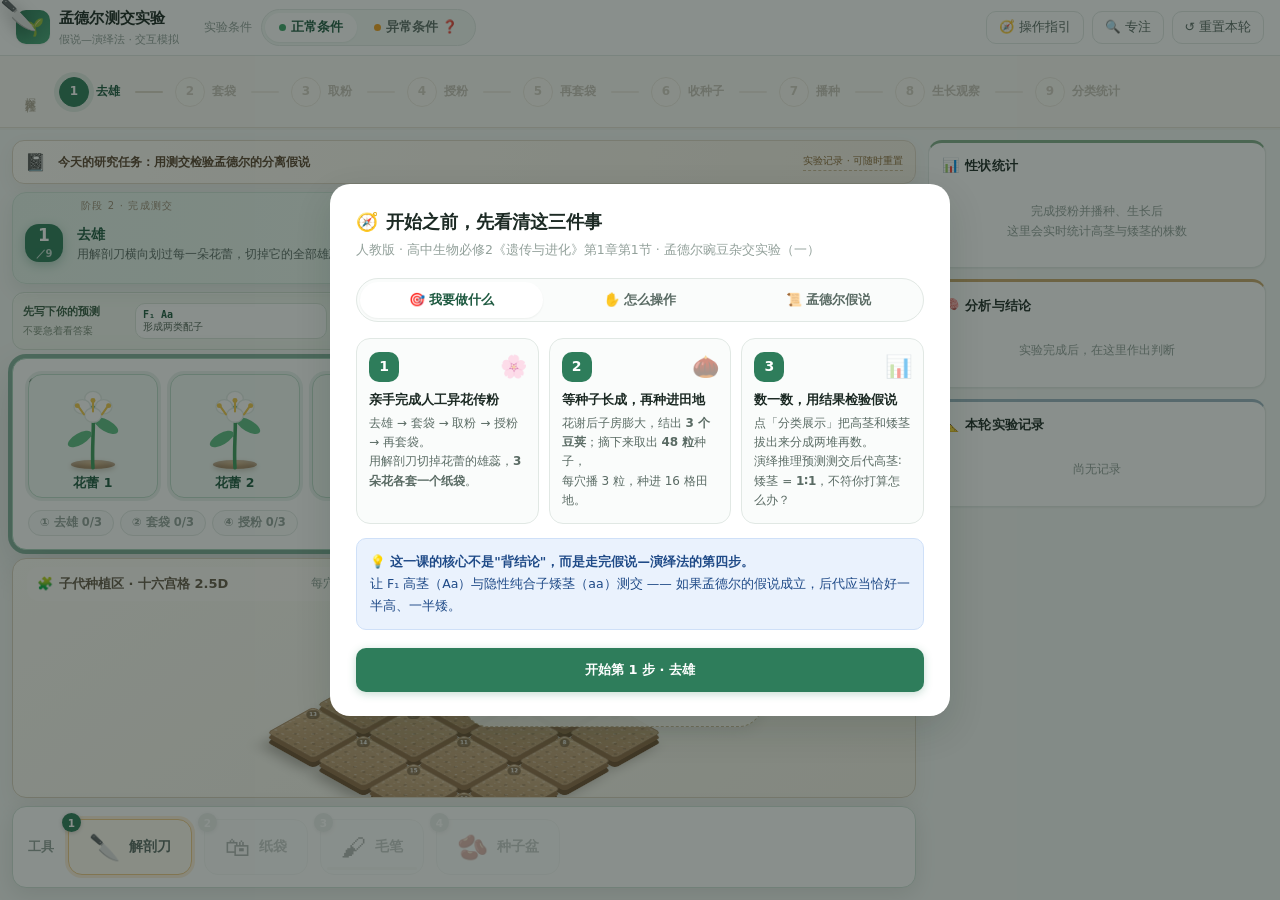
==== index.html @ c1665870 "first commit" ====
<!DOCTYPE html>
<html lang="zh-CN">
<head>
<meta charset="UTF-8"/>
<meta name="viewport" content="width=device-width,initial-scale=1,viewport-fit=cover,user-scalable=no"/>
<meta name="apple-mobile-web-app-capable" content="yes"/>
<title>孟德尔测交实验 · 假说—演绎法交互模拟</title>
<style>
/* ============================================================
   设计 token
   ============================================================ */
:root{
  --brand:#2E7D5B; --brand-d:#1F5A41; --brand-l:#E6F4EC; --brand-l2:#F2F9F5;
  --tall:#3FA46A; --tall-l:#E7F6EC;
  --dwarf:#D08A3E; --dwarf-l:#FBF1E3;
  --ok:#1E9E6A; --warn:#E5484D; --warn-l:#FDECEC;
  --accent:#F0A020; --accent-l:#FFF6E6;
  --info:#3B7DD8; --info-l:#EAF2FD;
  --bg:#F4F7F5; --surface:#FFFFFF; --surface-2:#FAFCFB;
  --border:#E1E8E4; --border-2:#EDF2EF;
  --t1:#1C2A24; --t2:#5A6B64; --t3:#93A19B;
  /* ---- 2.5D 田地 ---- */
  --soil:#B08F66; --soil-2:#CBAD84; --soil-3:#8E6C48; --soil-d:#6E5133;
  --iso-x:56deg; --iso-xn:-56deg;
  /* ---- 操作台（第 1–5 步放大态）---- */
  --ops-ring:rgba(46,125,91,.55);
  --r1:6px; --r2:10px; --r3:14px; --r4:20px; --rf:999px;
  --sh1:0 1px 2px rgba(16,32,24,.06);
  --sh2:0 4px 14px rgba(16,32,24,.08);
  --sh3:0 14px 36px rgba(16,32,24,.14);
  --font:"PingFang SC","Hiragino Sans GB","Microsoft YaHei","Noto Sans SC","Source Han Sans SC",system-ui,-apple-system,"Segoe UI",sans-serif;
  --mono:"SF Mono",ui-monospace,"JetBrains Mono",Menlo,Consolas,monospace;
}
*{box-sizing:border-box;-webkit-tap-highlight-color:transparent}
html,body{height:100%}
body{
  margin:0;font-family:var(--font);background:var(--bg);color:var(--t1);
  font-size:14px;line-height:1.55;overflow:hidden;
  -webkit-font-smoothing:antialiased;
}
button{font-family:inherit;font-size:inherit;color:inherit;border:0;background:none;cursor:pointer}
.ico{font-style:normal}

/* ============================================================
   顶栏
   ============================================================ */
.topbar{
  height:56px;display:flex;align-items:center;gap:16px;padding:0 16px;
  background:var(--surface);border-bottom:1px solid var(--border);position:relative;z-index:30;
}
.brand{display:flex;align-items:center;gap:9px;flex:0 0 auto}
.brand .logo{
  width:34px;height:34px;border-radius:var(--r2);background:linear-gradient(145deg,var(--brand),#48A87A);
  display:grid;place-items:center;font-size:17px;box-shadow:var(--sh1);
}
.brand h1{margin:0;font-size:15px;font-weight:700;letter-spacing:.2px;white-space:nowrap}
.brand p{margin:0;font-size:11px;color:var(--t3);white-space:nowrap}

.cond{display:flex;align-items:center;gap:9px;margin-left:8px;flex:1 1 auto;min-width:0}
.cond-label{font-size:12px;color:var(--t3);white-space:nowrap;flex:0 0 auto}
.seg{display:flex;background:var(--brand-l2);border:1px solid var(--border);border-radius:var(--rf);padding:3px;gap:3px;flex:0 1 auto;min-width:0}
.seg button{
  padding:6px 14px;border-radius:var(--rf);font-size:12.5px;font-weight:600;color:var(--t2);
  white-space:nowrap;transition:.18s;display:flex;align-items:center;gap:5px;
}
.seg button .dot{width:7px;height:7px;border-radius:50%;background:var(--t3);flex:0 0 auto}
.seg button[data-cond="normal"] .dot{background:var(--tall)}
.seg button[data-cond="mystery"] .dot{background:var(--accent)}
.seg button.on{background:var(--surface);color:var(--t1);box-shadow:var(--sh1)}
.seg button.on[data-cond="normal"]{color:var(--brand-d)}
.seg button.on[data-cond="mystery"]{color:#8A5A00}

.top-actions{display:flex;gap:8px;flex:0 0 auto}
.ghost{
  padding:7px 12px;border-radius:var(--r2);font-size:12.5px;color:var(--t2);
  border:1px solid var(--border);background:var(--surface);transition:.16s;white-space:nowrap;
}
.ghost:hover{background:var(--brand-l2);border-color:#CFE0D7;color:var(--brand-d)}
.ghost.on{background:var(--brand-l);border-color:#BEDCCB;color:var(--brand-d);font-weight:600}

/* ============================================================
   步骤条
   ============================================================ */
.steps{
  height:62px;display:flex;align-items:center;gap:0;padding:0 16px;background:var(--surface);
  border-bottom:1px solid var(--border);position:relative;z-index:20;overflow-x:auto;overflow-y:hidden;
}
.steps::-webkit-scrollbar{height:0}
.stp{
  display:flex;align-items:center;gap:8px;flex:0 0 auto;padding:0 4px;opacity:.42;transition:.25s;
}
.stp .num{
  width:26px;height:26px;border-radius:50%;border:1.5px solid var(--border);
  display:grid;place-items:center;font-size:12px;font-weight:700;color:var(--t3);
  background:var(--surface);transition:.25s;flex:0 0 auto;
}
.stp .tx{font-size:12.5px;font-weight:600;color:var(--t2);white-space:nowrap}
.stp.done{opacity:1}
.stp.done .num{background:var(--ok);border-color:var(--ok);color:#fff}
.stp.done .num::before{content:"✓";font-size:13px}
.stp.done .num span{display:none}
.stp.cur{opacity:1}
.stp.cur .num{background:var(--brand);border-color:var(--brand);color:#fff;box-shadow:0 0 0 4px rgba(46,125,91,.15)}
.stp.cur .tx{color:var(--brand-d)}
.stp .line{width:20px;height:2px;background:var(--border-2);border-radius:2px;margin:0 8px;flex:0 0 auto}

/* ============================================================
   v2 探究手帐层：阶段导航、研究任务卡、纸张与标本语言
   ============================================================ */
.steps{height:72px;padding:0 22px;background:#fbfaf6;border-bottom:1px solid #e6e1d5;box-shadow:0 2px 0 rgba(120,96,56,.04)}
.steps::before{content:'探究路径';font-size:11px;letter-spacing:.12em;color:#9d927e;margin-right:18px;writing-mode:vertical-rl;opacity:.8}
.stp{gap:7px;padding:0 2px;position:relative}
.stp .num{width:30px;height:30px;border-color:#d9d1c1;background:#fffdf8;color:#9e947f}
.stp .tx{font-size:12px;color:#817966}
.stp.cur .num{background:var(--brand);border-color:var(--brand);box-shadow:0 0 0 5px rgba(46,125,91,.12)}
.stp.cur .tx{color:var(--brand-d);font-weight:800}
.stp.done .num{background:#5d9b73;border-color:#5d9b73}
.stp .line{background:#ded7c9;width:28px}
.mission-strip{display:flex;align-items:center;gap:12px;padding:11px 14px;border:1px solid #ded6c6;border-radius:16px;background:linear-gradient(110deg,#fffdf8,#f5f0e5);box-shadow:0 6px 18px rgba(90,70,40,.06);min-height:58px}
.mission-mark{font-size:22px;line-height:1}
.mission-copy{min-width:0;flex:1}.mission-copy b{display:block;color:#5a4630;font-size:13px}.mission-copy span{display:block;color:#887b67;font-size:11.5px;margin-top:2px}
.mission-link{font-size:11px;color:#8a6b39;white-space:nowrap;border-bottom:1px dashed #cdbb99;padding-bottom:2px}
.hypothesis-strip{display:flex;align-items:stretch;gap:12px;padding:12px 14px;border:1px solid #d6e3d7;border-radius:16px;background:#f3f8f1;box-shadow:inset 0 1px rgba(255,255,255,.75)}
.hypo-label{width:118px;display:flex;flex-direction:column;justify-content:center;flex:0 0 auto}.hypo-label b{font-size:12px;color:#365b43}.hypo-label span{font-size:11px;color:#7c8d7c;margin-top:3px}
.hypo-flow{display:flex;align-items:center;gap:7px;min-width:0;flex:1}.hypo-node{padding:8px 10px;border-radius:10px;background:#fff;border:1px solid #dbe6dc;font-size:11.5px;color:#536558;line-height:1.35;flex:1}.hypo-node strong{color:var(--brand-d);font-family:var(--mono)}.hypo-arrow{color:#9db0a0;font-size:14px}
.prediction-choice{display:flex;gap:6px;flex:0 0 auto}.prediction-choice button{padding:8px 10px;border-radius:10px;border:1px solid #ccdccd;background:#fff;color:#507059;font-size:11px;font-weight:700}.prediction-choice button:hover,.prediction-choice button.selected{background:#2e7d5b;color:#fff;border-color:#2e7d5b}.prediction-choice button.wrong{background:#fff4e9;color:#a36b2e;border-color:#e7c48b}
.phase-kicker{font-size:10px;letter-spacing:.12em;text-transform:uppercase;color:#9b8d77;margin-bottom:3px}
.cue{border-color:#cddfcf;background:linear-gradient(105deg,#eef7ef,#fbfaf4);box-shadow:0 8px 22px rgba(60,90,60,.08)}
.cue-t{color:#345f43}.cue-num{background:#427e59}.cue-ges{border-color:#cbdcca;background:#fffdf8}
.field-hd{background:rgba(255,253,248,.75);border-radius:12px;padding:7px 10px;margin:-2px 2px 0}
.field-hd h2{color:#645a49}.field-hd .sub{color:#9a8e7b}.legend{font-size:10px;color:#9d927e}
.pcard{background:linear-gradient(180deg,#fffefa,#f8f7f1);border-color:#d9d4c8;box-shadow:0 8px 20px rgba(79,67,46,.07)}
.pcard.hot{border-color:#83ae91;box-shadow:0 0 0 4px rgba(86,143,101,.18),0 16px 36px rgba(67,94,70,.14)}
.bloom{background:linear-gradient(180deg,#fbfdf8,#eef5eb);border-color:#d4dfd4}
.bloom.cando{border-color:#93bb9c;background:#edf7ed;box-shadow:0 0 0 4px rgba(68,130,79,.10)}
.tools{background:#fffdf8;border-color:#ded7c9;box-shadow:0 8px 22px rgba(73,58,36,.08)}
.tool{background:#fffefa;border-color:#e0d9ca}.tool.on,.tool.droppable{border-color:#7faf88;background:#eef8ef;box-shadow:0 0 0 3px rgba(77,140,89,.12)}
.side{display:flex;flex-direction:column;gap:10px}.card{background:#fffdf9;border-color:#ded7c9;box-shadow:0 7px 20px rgba(75,60,38,.06)}.card h3{color:#5e5342}.empty-note{color:#9b907d}
.card:first-child{border-top:3px solid #83ad8b}.card:nth-child(2){border-top:3px solid #c8a76c}.card:nth-child(3){border-top:3px solid #9bb4c1}
.modal-box{background:#fffdf8;border-color:#e0d8c9;box-shadow:0 24px 64px rgba(58,47,31,.24)}
.modal-note,.keybox{background:#f3f6ee;border-color:#d6e3d4;color:#58705b}
.gbtn{border-radius:11px}.gbtn.soft{background:#f0f6ef;border-color:#cfe1d1;color:#416d4a}.gbtn.amber{background:#fbf0d8;border-color:#e6c98e;color:#8c6123}
.sortwrap{background:#fbfaf4;border-color:#dfd7c8}
.sortfoot{background:#f2f7ef!important;border-color:#d3e1d0!important;color:#4e704f!important}
.sample-check{display:flex;align-items:center;justify-content:space-between;gap:12px;padding:10px 12px;margin-bottom:10px;border-radius:12px;background:#fffdf7;border:1px solid #e3dac8;color:#665945}.sample-check b{display:block;font-size:12px}.sample-check span{display:block;font-size:11px;color:#9a8d79;margin-top:2px}.sample-check small{color:#56805e;font-size:11px}.sample-actions{display:flex;gap:6px;flex:0 0 auto}.sample-actions button{padding:7px 10px;border-radius:8px;border:1px solid #d6c9b2;background:#fff;color:#80663c;font-size:11px;font-weight:700}.sample-actions button:hover{background:#f5eddc;border-color:#caaa70}
@media (max-width:900px){.steps::before{display:none}.steps{padding:0 10px}.hypothesis-strip{flex-wrap:wrap}.hypo-label{width:auto}.hypo-flow{width:100%;order:3}.prediction-choice{margin-left:auto}.mission-link{display:none}}
@media (max-width:720px){.mission-strip{min-height:52px}.hypo-flow{overflow-x:auto}.hypo-node{min-width:110px}.hypo-arrow{flex:0 0 auto}.prediction-choice{width:100%}.prediction-choice button{flex:1}.side{order:3}}

/* v2 layout overrides */
main{height:calc(100% - 128px)}
.stage{grid-template-rows:auto auto auto minmax(0,1fr) auto;gap:9px}
body.ops .stage{grid-template-rows:auto auto auto minmax(150px,1fr) auto}
.cue{position:relative;padding-top:20px}.cue .phase-kicker{position:absolute;left:82px;top:6px}.cue .cue-num{margin-top:2px}.cue .cue-body{padding-top:3px}
@media (max-width:980px){main{height:calc(100% - 128px)}}
@media (max-width:720px){
  main,.stage,.mission-strip,.cue,.hypothesis-strip,.parents,.pcard,.fieldwrap,.tools{min-width:0;width:100%;max-width:100%}
  .hypothesis-strip{overflow:hidden}
  .hypo-flow{min-width:0}
  .cue .phase-kicker{left:72px}
}

/* v2.1 修正：预测是“任务提示”，不能成为主舞台的大面板；田地在操作阶段也必须可见。 */
#spotveil{display:none!important}
.mission-strip{min-height:44px;height:44px;padding:6px 12px;border-radius:12px}
.mission-mark{font-size:17px}.mission-copy b{font-size:12px}.mission-copy span{display:none}.mission-link{font-size:10px}
.hypothesis-strip{height:58px;min-height:58px;padding:6px 10px;gap:8px;border-radius:12px}
.hypo-label{width:104px}.hypo-label b{font-size:11px}.hypo-label span{font-size:10px}
.hypo-flow{gap:4px}.hypo-node{padding:5px 7px;font-size:10px;line-height:1.2}.hypo-arrow{font-size:12px}
.prediction-choice{gap:4px}.prediction-choice button{padding:6px 8px;font-size:10px}
.stage{grid-template-rows:44px 92px 58px minmax(190px,auto) minmax(190px,1fr) auto;gap:8px}
body.ops .stage{grid-template-rows:44px 92px 58px minmax(190px,auto) minmax(190px,1fr) auto}
body.ops .bloom{--sh:88px;--bh:40px;padding:14px 4px 5px}
.fieldwrap{background:linear-gradient(145deg,#fcfbf5,#f3f0e6);border-color:#d8d0be;box-shadow:0 10px 24px rgba(79,61,34,.07)}
.fieldstage{min-height:190px}
.pcard{padding:8px 10px}.pcard-hd{margin-bottom:4px}.pbody{min-height:0}
.cue{padding:16px 12px 8px;box-shadow:0 7px 18px rgba(51,90,58,.10)}.cue .phase-kicker{left:68px;top:5px}.cue-num{width:38px;height:38px;font-size:17px}.cue-t{font-size:14px}.cue-s{font-size:11.5px}
@media (max-width:720px){
  .mission-strip{height:42px;min-height:42px}.hypothesis-strip{height:auto;min-height:58px}.hypo-flow{max-width:100%;overflow-x:auto}.stage,body.ops .stage{grid-template-rows:42px auto auto minmax(190px,auto) minmax(170px,1fr) auto}
  .fieldstage{min-height:170px}.cue{padding-top:18px}
}

/* ============================================================
   主区
   ============================================================ */
main{
  height:calc(100% - 118px);display:grid;grid-template-columns:1fr 340px;gap:12px;padding:12px;
}
body.zen main{grid-template-columns:1fr}
body.zen .side{display:none}

/* ------- 舞台 ------- */
/* 注意：第 3 行必须用 1fr（写成 0.58fr 这类带系数的 fr，浏览器分配的剩余空间会不足），
   align-content:start 防止 auto 行被拉伸、抢走田地的高度 */
.stage{
  display:grid;grid-template-rows:auto auto minmax(0,1fr) auto;gap:10px;
  align-content:start;min-width:0;min-height:0;
  transition:grid-template-rows .38s cubic-bezier(.4,.02,.2,1);
}
/* 第 1–5 步：操作台模式 —— 亲本区自然撑高，田地退为待解锁的观察区 */
body.ops .stage{grid-template-rows:auto auto minmax(150px,1fr) auto}

/* ------- 操作指令卡（原来的小提示条升级为强引导）------- */
.cue{
  flex:0 0 auto;display:flex;align-items:center;gap:14px;padding:11px 16px;border-radius:var(--r3);
  background:linear-gradient(100deg,var(--brand-l),var(--brand-l2));
  border:1px solid #CFE4D8;box-shadow:var(--sh1);position:relative;overflow:hidden;
  transition:.25s;z-index:24;
}
.cue::before{
  content:"";position:absolute;inset:0;pointer-events:none;
  background:linear-gradient(100deg,transparent 38%,rgba(255,255,255,.62) 50%,transparent 62%);
  animation:cueShine 3.4s ease-in-out infinite;
}
@keyframes cueShine{0%{transform:translateX(-110%)}55%,100%{transform:translateX(110%)}}
.cue-num{
  width:46px;height:46px;border-radius:14px;flex:0 0 auto;display:grid;place-items:center;
  background:var(--brand);color:#fff;font-size:20px;font-weight:800;line-height:1;
  box-shadow:0 3px 11px rgba(46,125,91,.34);position:relative;z-index:1;
}
.cue-num i{font-style:normal;font-size:10px;opacity:.72;font-weight:700}
.cue-body{flex:1 1 auto;min-width:0;position:relative;z-index:1}
.cue-t{font-size:15.5px;font-weight:800;color:var(--brand-d);letter-spacing:.2px}
.cue-s{font-size:12.5px;color:var(--t2);line-height:1.5;margin-top:1px}
.cue-ges{
  flex:0 0 auto;display:flex;align-items:center;gap:10px;padding:8px 14px;border-radius:var(--rf);
  background:var(--surface);border:1.5px solid #BFDCCB;box-shadow:var(--sh1);position:relative;z-index:1;
}
.cue-ges .gi{font-size:20px;line-height:1}
.cue-ges .gt{font-size:12.5px;font-weight:800;color:var(--brand-d);white-space:nowrap}
.cue-ges .garr{position:relative;width:36px;height:14px;flex:0 0 auto}
.cue-ges .garr::before{content:"";position:absolute;top:6px;left:0;right:0;height:2px;background:#9FCBB4;border-radius:2px}
.cue-ges .garr::after{
  content:"";position:absolute;top:7px;left:0;width:10px;height:10px;margin-top:-5px;border-radius:50%;
  background:var(--brand);box-shadow:0 0 0 3px rgba(46,125,91,.16);animation:garrX 1.6s ease-in-out infinite;
}
@keyframes garrX{0%,100%{left:0}50%{left:26px}}
.cue-ges.vert{flex-direction:row}
.cue-ges.vert .garr{width:14px;height:32px}
.cue-ges.vert .garr::before{top:0;bottom:0;left:6px;right:auto;width:2px;height:auto}
.cue-ges.vert .garr::after{top:0;left:7px;margin-top:0;margin-left:-5px;animation:garrY 1.6s ease-in-out infinite}
@keyframes garrY{0%,100%{top:0}50%{top:22px}}
.cue-ges.tap .garr{width:20px}
.cue-ges.tap .garr::before{display:none}
.cue-ges.tap .garr::after{left:5px;top:7px;animation:tapPulse 1.4s ease-in-out infinite}
@keyframes tapPulse{0%,100%{transform:scale(1);opacity:1}50%{transform:scale(1.9);opacity:.25}}
.cue.warn{background:linear-gradient(100deg,var(--warn-l),#FFF6F6);border-color:#F6C9CA}
.cue.warn .cue-num{background:var(--warn);box-shadow:0 3px 11px rgba(229,72,77,.34)}
.cue.warn .cue-t{color:#A81E22}
.cue.done .cue-num{background:var(--ok)}

/* ------- 亲本区 / 操作台 ------- */
.parents{display:grid;grid-template-columns:1fr 1fr;gap:12px;min-height:0}
.pcard{
  position:relative;background:var(--surface);border:1px solid var(--border);border-radius:var(--r3);
  padding:10px 12px;box-shadow:var(--sh1);transition:.28s cubic-bezier(.3,.02,.2,1);
  display:flex;flex-direction:column;min-height:0;
}
.pcard.hit{border-color:var(--brand);box-shadow:0 0 0 3px rgba(46,125,91,.14),var(--sh2)}
.pcard.hot{border-color:#A8D2BC;box-shadow:0 0 0 4px var(--ops-ring),0 18px 44px rgba(16,32,24,.16)}
.pcard-hd{display:flex;align-items:center;justify-content:space-between;gap:8px;margin-bottom:6px}
.sex{font-size:13px;font-weight:700;display:flex;align-items:center;gap:5px;transition:.25s}
.sex .s-ico{font-size:14px}
.geno{font-family:var(--mono);font-size:11.5px;padding:2px 8px;border-radius:var(--rf);background:var(--brand-l2);color:var(--brand-d);font-weight:700;border:1px solid #DCEBE3;white-space:nowrap}
.pcard[data-side="father"] .geno{background:var(--accent-l);color:#8A5A00;border-color:#F3DFC0}

.pbody{display:flex;align-items:stretch;gap:14px;min-height:96px;position:relative;flex:1 1 auto;min-width:0}
/* ⚠️ 这里曾另放一株"整株豌豆图"（.pplant）在花枝左边。
   已移除：每根花枝自带土壤基座 + 花茎 + 叶 + 花，本身就是一株植物，
   3 根并排就是一丛开花的豌豆；再叠一株缩略图只是重复的视觉噪音，
   还白白吃掉 78px 横向空间（操作区本该更大）。 */
.blooms{
  display:grid;grid-template-columns:repeat(3,1fr);gap:8px;flex:1 1 auto;
  align-content:end;min-width:0;padding-bottom:2px;
}

/* ── 花朵操作位：一朵花 = 一根花枝（土壤 → 花茎 → 顶端的花）──
   为什么不做成"悬浮的花图标"：去雄、套袋、授粉的对象都是**长在植株上的花**。
   把花画成脱离茎秆的图标，学生很难建立"我在处理植株上的这一朵花"的空间感，
   套袋也就变成了"拖个东西到卡片上"而不是"把花罩起来"。
   现在每个格子就是一根从土里长出来的花枝，操作时手直接作用在花头上。
   --sh 花枝高度 / --bh 花头高度：两档（常规态、body.ops 放大态）统一驱动。 */
.bloom{
  --sh:74px; --bh:34px;
  position:relative;display:flex;flex-direction:column;align-items:center;
  /* padding-top 必须 ≥ 袋子高出花头的那一截（≈0.38×--bh），否则袋口会被卡片边框切掉 */
  padding:12px 4px 5px;border-radius:var(--r3);border:1.5px dashed var(--border);
  background:linear-gradient(180deg,#F7FCF9 0%,#EEF6F1 60%,#E4EFE8 100%);
  transition:.24s cubic-bezier(.3,.02,.2,1);cursor:pointer;
  touch-action:none;user-select:none;-webkit-user-select:none;min-width:0;
}
.sprig{position:relative;width:100%;height:var(--sh);flex:0 0 auto;transition:height .28s cubic-bezier(.3,.02,.2,1)}
/* 土壤基座：花枝"长出来"的地方 */
.soilbase{
  position:absolute;left:50%;bottom:1px;transform:translateX(-50%);
  width:44px;height:9px;border-radius:50%;
  background:radial-gradient(ellipse at 50% 32%,#CBAD84,#9E8160 72%,#836A4C);
  box-shadow:inset 0 2px 4px rgba(255,255,255,.34),0 2px 5px rgba(80,55,22,.24);
}
/* 花茎（含叶）：用 aspect-ratio 锁死 52:74，任何高度下都与 viewBox 1:1 映射，
   绝不被横向拉伸（拉伸会让叶片变形成"刀片"）。 */
.sprig .stem{
  position:absolute;left:50%;bottom:0;transform:translateX(-50%);
  height:var(--sh);aspect-ratio:52/74;display:block;overflow:visible;pointer-events:none;
}
.sprig .stem svg{width:100%;height:100%;display:block;overflow:visible}
/* 花头：圆心精确落在花茎顶端（茎顶在 viewBox 的 y=16/74，故 top ≈ 0.02×--sh） */
.bhead{
  position:absolute;left:50%;top:1px;transform:translateX(-50%);
  width:calc(var(--bh) * 1.25);height:var(--bh);
  transition:transform .24s cubic-bezier(.3,.02,.2,1);
}
.bhead svg{width:100%;height:100%;display:block;overflow:visible}

/* ── 纸袋：真正"罩住这朵花" ──
   尺寸盖过整个花头、下沿包到花梗，半透明米黄纸 + 顶部扎口 + 褶线；
   套上后花头被完全遮住，取下时袋子上浮淡出。 */
.cover{
  position:absolute;left:50%;bottom:-7px;transform:translateX(-50%);
  width:calc(var(--bh) * 1.34);height:calc(var(--bh) * 1.54);
  border-radius:11px 11px 44% 44%;
  background:linear-gradient(168deg,#FBF0D9 0%,#F2E0BB 46%,#E4CE9C 100%);
  border:1.5px solid #C9A87A;
  box-shadow:inset 0 -7px 11px rgba(140,105,55,.20),inset 0 4px 8px rgba(255,255,255,.5),0 5px 12px rgba(90,64,28,.26);
  z-index:4;pointer-events:none;
  animation:bagDrop .34s cubic-bezier(.2,.9,.3,1.3) both;
}
/* 袋口的捆扎带：贴在袋身上沿（不做成凸出的绳子，否则会顶出花枝卡片的边框） */
.cover::before{
  content:'';position:absolute;left:12%;right:12%;top:3px;height:7px;border-radius:4px;
  background:linear-gradient(180deg,#E0C48C,#C9A87A);border:1px solid #B8935C;
}
/* 纸面褶线 */
.cover::after{
  content:'';position:absolute;left:16%;right:16%;top:30%;bottom:14%;
  border-radius:6px 6px 40% 40%;border:1px dashed rgba(150,112,60,.42);
}
@keyframes bagDrop{from{transform:translate(-50%,-16px) scale(.72);opacity:0}to{transform:translate(-50%,0) scale(1);opacity:1}}
/* 揭袋（第 4 步）：袋子可被上滑提走 */
.cover.liftable{pointer-events:auto;cursor:grab;box-shadow:inset 0 -7px 11px rgba(140,105,55,.2),0 0 0 4px rgba(240,160,32,.24),0 5px 12px rgba(90,64,28,.26)}
.cover.doff{animation:bagOff .3s cubic-bezier(.4,0,.7,1) forwards}
@keyframes bagOff{to{transform:translate(-50%,-26px) scale(.8);opacity:0}}

.bloom .b-tx{font-size:11px;font-weight:700;color:var(--t3);white-space:nowrap;transition:.24s;margin-top:3px}
.bloom.cando{border-style:solid;border-color:#BEDCCB;background:var(--brand-l2);box-shadow:0 0 0 3px rgba(46,125,91,.10)}
.bloom.cando .b-tx{color:var(--brand-d)}
.bloom.hit{border-style:solid;border-color:var(--brand);background:var(--brand-l);box-shadow:0 8px 22px rgba(46,125,91,.22)}
.bloom.done{border-style:solid;border-color:#CFE4D8;background:var(--brand-l)}
.bloom.done .b-tx{color:var(--brand-d)}
.bloom.pulse{animation:bloomPulse 1.6s ease-in-out infinite}
@keyframes bloomPulse{0%,100%{box-shadow:0 0 0 0 rgba(240,160,32,.55)}50%{box-shadow:0 0 0 10px rgba(240,160,32,0)}}
/* 横向切割进度条：贴着花头的高度横穿过去，刀刃跟着进度走。
   顶部偏移 = padding-top(6) + 花头顶部(1) + 花头高的一半 - 线宽一半，
   用 --bh 参与计算，所以放大态下也始终对准花心。 */
.stroke{
  position:absolute;left:11px;right:11px;height:4px;border-radius:3px;
  top:calc(11px + var(--bh) / 2);
  background:rgba(46,125,91,.14);pointer-events:none;opacity:0;transition:opacity .15s;
}
.bloom.stroking .stroke{opacity:1}
.stroke i{position:relative;display:block;height:100%;width:0;border-radius:3px;background:linear-gradient(90deg,#6FCF9E,var(--brand));transition:width .05s linear}
/* 刀锋：去雄（切花蕊）与授粉（涂抹）都用它，比手指更贴近真实动作 */
.stroke i::after{content:"🔪";position:absolute;right:-11px;top:50%;transform:translateY(-50%);font-size:16px;line-height:1;filter:drop-shadow(0 2px 3px rgba(0,0,0,.28))}

/* 花朵被剪除的雄蕊 / 授粉后的花粉：用 SVG 局部动画表现 */
.bloom .anthers{transform-box:fill-box;transform-origin:50% 10%;transition:.2s}
.bloom.cut .anthers{animation:antherFall .62s cubic-bezier(.4,0,.6,1) forwards}
@keyframes antherFall{to{transform:translateY(30px) rotate(42deg);opacity:0}}
.bloom .pollenmark{opacity:0;transform-box:fill-box;transform-origin:center;transition:.25s}
.bloom.pollenOn .pollenmark{opacity:1}
.bloom.smeared .pollenmark{animation:pollenPop .45s cubic-bezier(.2,.9,.3,1.5) both}
@keyframes pollenPop{from{transform:scale(.2)}to{transform:scale(1)}}

/* ── 豆荚（第 6 步 · 收种子）──
   授粉之后，花冠凋谢、子房膨大，在同一根花梗上结出豆荚 ——
   所以豆荚就出现在花原来的位置（.bhead），只是换了个形态。拖到种子盆即可取种。 */
.bhead.podmode{width:calc(var(--bh) * 0.74);height:calc(var(--bh) * 1.86);cursor:grab;z-index:3}
.bhead.podmode .cover{display:none}
/* 可拖拽提示：不叠 emoji（豆荚上再挂一个图标只会让人以为那里还结了别的东西），
   改成整颗豆荚轻微"呼吸"+ 绿色光晕 —— 静止时也看得出它是能拿起来的。 */
.bhead.podmode.cando{
  animation:podBreath 1.7s ease-in-out infinite;
  filter:drop-shadow(0 0 5px rgba(46,125,91,.45));
}
@keyframes podBreath{
  0%,100%{transform:translateX(-50%) scale(1)}
  50%{transform:translateX(-50%) scale(1.055)}
}
.bhead.podmode.hit{filter:drop-shadow(0 0 9px rgba(46,125,91,.6))}
.bhead.podmode.hit{animation:none}
.bhead.taken{animation:podTake .42s cubic-bezier(.4,0,.7,1) forwards}
@keyframes podTake{to{transform:translate(-50%,-30px) scale(.5);opacity:0}}
/* 花谢：花瓣飘落 → 子房膨大。用一层覆盖花瓣的"凋谢"效果表现 */
.bloom.withering .bhead > svg{animation:petalFall .9s cubic-bezier(.4,0,.6,1) forwards}
@keyframes petalFall{
  0%{transform:none;opacity:1}
  55%{transform:translateY(5px) scale(.86) rotate(6deg);opacity:.65}
  100%{transform:translateY(16px) scale(.34) rotate(14deg);opacity:0}
}
/* 种子盆被投入豆荚时蹦一下 */
.tool[data-tool="seed"].shake{animation:toolShake .42s cubic-bezier(.3,.02,.2,1)}
@keyframes toolShake{0%,100%{transform:none}25%{transform:translateY(-5px) rotate(-3deg)}60%{transform:translateY(2px) rotate(2deg)}}

.pflags{display:flex;gap:6px;margin-top:8px;flex-wrap:wrap}
.pflag{
  font-size:11px;padding:2px 9px;border-radius:var(--rf);background:var(--surface-2);
  border:1px solid var(--border);color:var(--t3);font-weight:600;transition:.2s;
}
.pflag.on{background:var(--ok);border-color:var(--ok);color:#fff}

/* ===== 操作台放大态：第 1–5 步把注意力锁到花朵与工具上 ===== */
body.ops .pcard{padding:13px 15px}
body.ops .pcard-hd{margin-bottom:8px}
body.ops .sex{font-size:14.5px}
body.ops .sex .s-ico{font-size:16px}
body.ops .geno{font-size:12.5px;padding:3px 10px}
body.ops .pbody{gap:16px}
body.ops .blooms{gap:12px}
/* 花枝整体放大：--sh / --bh 一提，花茎、花头、纸袋、刀刃进度条全部按比例跟着变 */
body.ops .bloom{--sh:112px;--bh:52px;padding:21px 6px 7px;border-radius:var(--r3)}
body.ops .bloom .b-tx{font-size:12.5px}
body.ops .bloom .stroke{left:14px;right:14px;height:5px;top:calc(19px + var(--bh) / 2)}
body.ops .pflags{margin-top:10px}
body.ops .pflag{font-size:11.5px;padding:3px 11px}

/* ------- 田地：4×4 十六宫格 · 2.5D 等距 ------- */
.fieldwrap{
  flex:1 1 auto;min-height:0;display:flex;flex-direction:column;
  background:linear-gradient(180deg,#FCFEFD,#EFF5F1);
  border:1px solid var(--border);border-radius:var(--r3);
  padding:10px 12px 12px;box-shadow:var(--sh1);position:relative;overflow:hidden;
  transition:opacity .4s cubic-bezier(.4,.02,.2,1);
}
.field-hd{display:flex;align-items:center;justify-content:space-between;gap:12px;margin-bottom:4px;flex:0 0 auto;position:relative;z-index:3}
.field-hd h2{margin:0;font-size:13px;font-weight:700;display:flex;align-items:center;gap:6px}
.field-hd .sub{font-size:11.5px;color:var(--t3)}
.legend{display:flex;gap:12px;align-items:center;flex-wrap:wrap}
.lg{display:flex;align-items:center;gap:5px;font-size:11.5px;color:var(--t2);font-weight:600}
.lg i{width:11px;height:11px;border-radius:3px;display:block}

/* 等距投影舞台（无透视 = 纯轴测，天然等距，且可安全做整体缩放） */
.fieldstage{flex:1 1 auto;min-height:0;position:relative;overflow:hidden}
/* 绝对定位 + translate(-50%,-50%) 居中：内容比容器大时也不会被挤到容器外裁掉 */
.fieldzoom{
  position:absolute;left:50%;top:50%;width:max-content;
  /* 上内边距 > 下内边距：投影后内容整体偏上（顶端植株要抬头 66-44≈22px），
     盒子中心才与内容中心重合。该值同时被 fitField 读取参与缩放计算。 */
  padding:46px 34px 20px;
  transform:translate(-50%,-50%) scale(var(--fs,1));
  will-change:transform;
}
.field{
  --tile:112px;--gap:10px;
  display:grid;
  grid-template-columns:repeat(4,var(--tile));
  grid-template-rows:repeat(4,var(--tile));
  gap:var(--gap);
  transform:rotateX(var(--iso-x)) rotateZ(45deg);
  transform-style:preserve-3d;
}
.cell{position:relative;transform-style:preserve-3d;cursor:pointer}
.soil,.slab1,.slab2{position:absolute;inset:0;border-radius:9px;pointer-events:none}
.slab2{transform:translateZ(-20px);background:var(--soil-d);box-shadow:0 16px 30px rgba(28,18,8,.3)}
.slab1{transform:translateZ(-10px);background:var(--soil-3)}
.soil{
  background:
    radial-gradient(circle at 26% 32%,rgba(255,255,255,.22) 0 2.4px,transparent 2.4px),
    radial-gradient(circle at 70% 64%,rgba(0,0,0,.13) 0 3px,transparent 3px),
    radial-gradient(circle at 44% 82%,rgba(255,255,255,.14) 0 2px,transparent 2px),
    linear-gradient(150deg,var(--soil-2),var(--soil));
  background-size:18px 18px,22px 22px,14px 14px,100% 100%;
  box-shadow:inset 0 0 0 2px rgba(120,90,58,.45),inset 0 3px 12px rgba(255,255,255,.2);
  transition:.22s;
}
/* 空穴 */
.cell .hole{
  position:absolute;left:50%;top:50%;width:30px;height:30px;margin:-15px 0 0 -15px;border-radius:50%;
  background:radial-gradient(circle at 50% 38%,rgba(38,24,10,.52),rgba(38,24,10,.26));
  box-shadow:inset 0 3px 7px rgba(0,0,0,.4);opacity:0;transition:.25s;pointer-events:none;
}
body.sowing .cell.empty .hole{opacity:1}
body.sowing .cell.empty .hole{animation:holePulse 1.6s ease-in-out infinite}
@keyframes holePulse{0%,100%{transform:scale(1)}50%{transform:scale(1.16)}}
/* 落点 / 可放置反馈 */
.cell.droppable .soil{box-shadow:inset 0 0 0 3px rgba(46,125,91,.75),inset 0 3px 12px rgba(255,255,255,.2)}
.cell.hit .soil{box-shadow:inset 0 0 0 4px var(--brand),inset 0 3px 12px rgba(255,255,255,.24)}
/* ⚠️ 这里曾按"全高 / 全矮 / 混合"给每格地块套上不同颜色的光环，已移除。
   那等于用颜色替学生把结论念出来了：学生还没比较茎高，地块就已经剧透了这穴的表型，
   "观察茎高"这个核心观察任务直接失效。现在所有成株格子统一用中性描边，
   只表示"这穴已经长成"，高矮一律靠眼睛比。 */
.cell.mature .soil{box-shadow:inset 0 0 0 2.5px rgba(110,132,120,.5),inset 0 3px 12px rgba(255,255,255,.2)}

/* 植株立牌：反向旋转抵消，使 2.5D 场景里的植物始终直立面向观众。
   ── 为什么必须加 translateZ（这里踩过坑，写清楚）──
   ① 立牌是"屏幕平行面"，地块是倾斜面，两者在屏幕上相交；
   ② 立牌上任一点的屏幕深度恒等于它"落点"的深度（偏移算出恰为 0）
      → 与自家地块完全等深度，BSP 排序不确定，植株会被土壤盖住 → 整片田看不见苗；
   ③ 更隐蔽的是：即使做"零屏幕位移的法线前推"，也不够。立牌越低（屏幕 Y 越大），
      它背后那块地表越靠近镜头。地表深度差 = 1.483 × 屏幕下移量（该系数来自
      M_field 的逆变换：屏幕 (X,Y) 对应田地局部 (0.707X±1.266Y)，深度取 0.586·(Δx+Δy)）；
   ④ 所以前推量要盖过「立牌最低点背后的地表深度差」。本处最低点≈落点本身，
      落点的屏幕下移最多 ≈7px（PLANT_POS 的第三个落点）→ 需要 >10.5，取 26 留足余量；
      上限是相邻格的深度差 71.5（田地局部单位），26 远小于它，不会穿到前排地块之上。 */
.plw{position:absolute;width:0;height:0;transform:rotateZ(-45deg) rotateX(var(--iso-xn)) translateZ(26px)}
.pl{position:absolute;left:0;bottom:0;width:42px;margin-left:-21px;height:66px}
.pl svg{width:100%;height:100%;display:block;overflow:visible;transform-origin:bottom center}
.pl.grow svg{animation:sprout .5s cubic-bezier(.2,.8,.2,1) both}
@keyframes sprout{from{transform:scaleY(.1) scaleX(.72);opacity:.15}to{transform:scaleY(1) scaleX(1);opacity:1}}

/* ── 格位元素一律"画在地面平面内"，不做立牌 ──
   踩坑记录：立牌是"屏幕平行面"，和倾斜的地块面相交；它的屏幕深度恒等于落点深度，
   必须靠 translateZ 硬推。而地块越往下（屏幕 Y 越大）越靠近镜头（深度差 = 1.484×Y），
   所以推少了被自家土壤吃掉、推多了又浮到前排地块之上，非常脆弱
   （实测：推 60px 完全看不见，推到 900px 才露出来）。
   改法：把元素放进地块自己所在的平面 → 与土壤共面，且 DOM 在土壤之后 ⇒ 永远可见，
   任何前推都不需要。再用 rotateZ(-45deg) scaleY(1/cos56°) 抵消平面形变
   （该组合的"平面→屏幕"合成映射恰为恒等变换），屏幕上仍是正立、不压缩的文字。
   ⚠️ scaleY 的倒数与 --iso-x 绑定：cos(56°)≈0.559 → 1.788。改 --iso-x 必须同步改这里。
   （本文件曾用同一套技术做"高茎/矮茎"格位名牌，现已随颜色区分一并移除 ——
   现在每格只有一个中性编号。） */
.idxw{position:absolute;left:15%;top:15%}
.cell .idx{
  position:absolute;left:0;top:0;
  transform:translate(-50%,-50%) rotateZ(-45deg) scaleY(1.788);
  font-size:9.5px;font-weight:800;color:rgba(255,255,255,.92);
  background:rgba(58,38,18,.42);padding:0 5px;border-radius:var(--rf);white-space:nowrap;
}

/* ══════════ 分类展示区（把子代从田里"拔出来"分成两堆）══════════
   为什么要做这一步：本课的核心动作是"观察茎高、数比例"。
   如果由程序直接甩出 24∶24，学生跳过了"观察—计数"这个认知环节；
   而 48 株散落在 16 格里、还带 2.5D 投影，肉眼看不清也数不准。
   分类展示把 48 株按表型搬到同一平面上并排摆好，既保住了"亲手分类"的动作，
   又让计数变得可完成。 */
.sortwrap{
  position:absolute;inset:0;z-index:8;display:flex;flex-direction:column;gap:8px;
  padding:4px 2px 2px;
  opacity:0;pointer-events:none;transform:scale(.975);
  transition:opacity .34s,transform .34s cubic-bezier(.34,1.06,.5,1);
}
body.sorting .sortwrap{opacity:1;pointer-events:auto;transform:none}
body.sorting .fieldzoom{opacity:0;pointer-events:none}
.fieldzoom{transition:opacity .3s}
/* 拔苗：点击分类时，田地里的植株先整体向上弹起、缩小、淡出 */
.cell .pl.plucking{animation:pluckOut .46s cubic-bezier(.4,0,.6,1) both}
@keyframes pluckOut{
  0%{transform:translateY(0) scale(1);opacity:1}
  100%{transform:translateY(-34px) scale(.42);opacity:0}
}

.sortcols{display:grid;grid-template-columns:1fr 1fr;gap:9px;flex:1 1 auto;min-height:0}
.sortcol{
  display:flex;flex-direction:column;min-height:0;
  border-radius:var(--r3);border:1.5px solid var(--border);
  background:linear-gradient(180deg,#FCFEFD,#F0F7F3);padding:7px 9px 8px;
  animation:fadeUp .4s both;
}
.sortcol:first-child{animation-delay:.05s}
.sortcol:last-child{animation-delay:.12s}
.sortcol-hd{display:flex;align-items:center;justify-content:space-between;gap:8px;margin-bottom:5px;flex:0 0 auto}
.sortcol-hd .nm{font-size:12.5px;font-weight:800;display:flex;align-items:center;gap:6px;color:var(--t1)}
.sortcol-hd .n{font-size:11.5px;font-weight:700;color:var(--t3);line-height:1;letter-spacing:.3px}
.sortcol-hd .n small{font-size:10.5px;font-weight:700;color:var(--t3);margin-left:2px}
/* 8 列 × 3 行 = 24 株恰好摆满，高矮放在同一行尺度下直接可比 */
.sortgrid{
  display:grid;grid-template-columns:repeat(8,1fr);grid-auto-rows:1fr;gap:4px 2px;
  align-content:stretch;flex:1 1 auto;min-height:0;overflow:hidden;
}
.ps{position:relative;min-width:0;min-height:0;opacity:0}
.ps svg{width:100%;height:100%;display:block;overflow:visible}
.ps.in{animation:psIn .44s cubic-bezier(.2,.9,.3,1.28) both}
@keyframes psIn{from{opacity:0;transform:translateY(-26px) scale(.66)}to{opacity:1;transform:none}}
.sortcol.empty .sortgrid{display:none}
.sortcol .colnote{
  flex:1 1 auto;display:none;align-items:center;justify-content:center;text-align:center;
  font-size:12px;color:var(--t3);font-weight:600;padding:10px;
}
.sortcol.empty .colnote{display:flex}

/* 底部统计条 */
.sortfoot{
  flex:0 0 auto;display:flex;align-items:center;justify-content:center;gap:14px;flex-wrap:wrap;
  padding:8px 14px;border-radius:var(--r3);border:1.5px solid #CFE4D8;
  background:linear-gradient(180deg,#F5FBF8,#E8F4EE);box-shadow:var(--sh1);
  animation:fadeUp .4s .2s both;
}
.sortfoot .it{display:flex;align-items:baseline;gap:5px;font-size:12.5px;font-weight:700;color:var(--t2)}
.sortfoot .it b{font-family:var(--mono);font-size:19px;font-weight:800;color:var(--brand-d);line-height:1}
.sortfoot .sep{width:1px;height:22px;background:#CFE4D8}
.sortfoot .it.ratio b{color:#B07A12}
.sortfoot .note{font-size:11px;color:var(--t3);font-weight:600}

/* 待解锁遮罩（第 1–5 步田地不可用） */
body.ops .fieldwrap{opacity:.46}
.field-lock{
  position:absolute;left:50%;top:50%;transform:translate(-50%,-50%);z-index:6;
  display:none;align-items:center;gap:9px;padding:11px 22px;border-radius:var(--rf);
  background:rgba(255,255,255,.95);border:1.5px dashed #B9C9C1;box-shadow:var(--sh2);
  font-size:13.5px;font-weight:800;color:var(--t2);white-space:nowrap;pointer-events:none;
}
.field-lock .lk{font-size:16px}
body.ops .field-lock{display:flex;animation:fadeUp .4s .1s both}

/* 通用上浮淡入：绝不能带 translateX，否则侧栏卡片/弹窗会被整体左移 */
@keyframes fadeUp{from{opacity:0;transform:translateY(6px)}to{opacity:1;transform:translateY(0)}}

/* ============================================================
   注意力引导：聚光灯 + 虚拟手指
   ============================================================ */
#spotveil{
  position:fixed;z-index:14;pointer-events:none;border-radius:20px;opacity:0;
  box-shadow:0 0 0 9999px rgba(12,22,17,.34);
  transition:left .4s cubic-bezier(.4,.02,.2,1),top .4s cubic-bezier(.4,.02,.2,1),
             width .4s cubic-bezier(.4,.02,.2,1),height .4s cubic-bezier(.4,.02,.2,1),opacity .3s;
}
#spotveil.on{opacity:1}
body.zen #spotveil{opacity:0!important}

#handHint{
  position:fixed;left:0;top:0;z-index:70;pointer-events:none;font-size:30px;line-height:1;
  filter:drop-shadow(0 4px 8px rgba(0,0,0,.34));opacity:0;transition:opacity .3s;will-change:transform;
}
#handHint.on{opacity:1}
#handHint.drag{animation:handDrag 2.1s cubic-bezier(.45,.05,.55,.95) infinite}
@keyframes handDrag{
  0%{transform:translate(var(--x1),var(--y1));opacity:0}
  14%{opacity:1}
  60%{transform:translate(var(--x2),var(--y2));opacity:1}
  76%{opacity:0}
  100%{transform:translate(var(--x1),var(--y1));opacity:0}
}
#handHint.sweepX{animation:handSweepX 1.7s ease-in-out infinite}
@keyframes handSweepX{
  0%,100%{transform:translate(calc(var(--x1) - 32px),var(--y1))}
  50%{transform:translate(calc(var(--x1) + 32px),var(--y1))}
}
#handHint.sweepY{animation:handSweepY 1.7s ease-in-out infinite}
@keyframes handSweepY{
  0%,100%{transform:translate(var(--x1),calc(var(--y1) + 24px))}
  50%{transform:translate(var(--x1),calc(var(--y1) - 24px))}
}
#handHint.tap{animation:handTap 1.5s ease-in-out infinite}
@keyframes handTap{0%,100%{transform:translate(var(--x1),var(--y1)) scale(1)}50%{transform:translate(var(--x1),var(--y1)) scale(1.28)}}


/* ------- 工具架 ------- */
.tools{
  flex:0 0 auto;display:flex;align-items:center;gap:9px;padding:9px 12px;
  background:var(--surface);border:1px solid var(--border);border-radius:var(--r3);box-shadow:var(--sh1);
  position:relative;z-index:24;transition:.28s cubic-bezier(.3,.02,.2,1);
}
.tools-lb{font-size:11.5px;color:var(--t3);font-weight:600;margin-right:2px;white-space:nowrap;transition:.25s}
.tool{
  position:relative;display:flex;align-items:center;gap:7px;padding:8px 14px;border-radius:var(--r2);
  border:1px solid var(--border);background:var(--surface-2);transition:.2s cubic-bezier(.3,.02,.2,1);
  touch-action:none;user-select:none;-webkit-user-select:none;flex:0 0 auto;min-height:44px;
}
.tool .t-ico{font-size:17px;line-height:1;pointer-events:none;transition:.2s}
.tool .t-tx{font-size:12.5px;font-weight:600;color:var(--t2);pointer-events:none;white-space:nowrap;transition:.2s}
.tool:hover:not(.lock){border-color:#BEDCCB;background:var(--brand-l2);transform:translateY(-1px);box-shadow:var(--sh1)}
.tool.sel{border-color:var(--brand);background:var(--brand-l);box-shadow:0 0 0 3px rgba(46,125,91,.15)}
.tool.sel .t-tx{color:var(--brand-d);font-weight:700}
.tool.lock{opacity:.34;cursor:not-allowed}
.tool.pulse{animation:toolPulse 1.3s ease-in-out infinite}
@keyframes toolPulse{0%,100%{box-shadow:0 0 0 0 rgba(240,160,32,.55)}50%{box-shadow:0 0 0 9px rgba(240,160,32,0)}}
.tool .badge{
  position:absolute;top:-6px;right:-6px;background:var(--accent);color:#fff;font-size:10px;
  font-weight:800;padding:1px 6px;border-radius:var(--rf);
}
.tool .fill{position:absolute;left:6px;right:6px;bottom:4px;height:3px;border-radius:2px;background:#E9EFEB;overflow:hidden}
.tool .fill i{display:block;height:100%;width:0;background:var(--accent);transition:width .3s}
/* 序号角标：告诉学生"第几个用" */
.tool .ord{
  position:absolute;top:-7px;left:-7px;width:19px;height:19px;border-radius:50%;
  background:var(--t3);color:#fff;font-size:10.5px;font-weight:800;display:grid;place-items:center;
  box-shadow:0 1px 4px rgba(0,0,0,.2);transition:.2s;
}
.tool.sel .ord,.tool.nextup .ord{background:var(--brand)}
.tool.lock .ord{background:#C3CEC8}
/* 操作台模式下工具按钮明显放大 */
body.ops .tools{gap:12px;padding:12px 15px;box-shadow:0 6px 22px rgba(16,32,24,.1);border-color:#CFE0D6}
body.ops .tools-lb{font-size:12.5px}
body.ops .tool{padding:12px 20px;min-height:56px;border-radius:var(--r3);gap:9px}
body.ops .tool .t-ico{font-size:25px}
body.ops .tool .t-tx{font-size:14px}
body.ops .tool.nextup{border-color:#EFCB8A;background:#FFFBF2;box-shadow:0 0 0 3px rgba(240,160,32,.16)}

.gbtn{
  padding:9px 18px;border-radius:var(--r2);background:var(--brand);color:#fff;font-size:13px;font-weight:700;
  box-shadow:0 2px 8px rgba(46,125,91,.28);transition:.16s;min-height:44px;white-space:nowrap;
}
.gbtn:hover:not(:disabled){background:var(--brand-d);transform:translateY(-1px);box-shadow:0 4px 14px rgba(46,125,91,.34)}
.gbtn:disabled{opacity:.4;cursor:not-allowed;box-shadow:none}
.gbtn.amber{background:var(--accent);box-shadow:0 2px 8px rgba(240,160,32,.3)}
.gbtn.amber:hover:not(:disabled){background:#D98D10}
.gbtn.soft{background:var(--surface);color:var(--brand-d);border:1px solid #BEDCCB;box-shadow:none}
.gbtn.soft:hover:not(:disabled){background:var(--brand-l)}
.tools-spacer{flex:1 1 auto}

/* ------- 拖拽幽灵 ------- */
.ghost-el{
  position:fixed;left:0;top:0;z-index:999;pointer-events:none;
  margin-left:-34px;margin-top:-46px;padding:8px 15px;border-radius:var(--r2);
  background:var(--brand);color:#fff;font-size:12.5px;font-weight:700;box-shadow:var(--sh3);
  display:flex;align-items:center;gap:7px;transform:translate(-999px,-999px);
}
body.dragging{cursor:grabbing}
body.dragging .cell:not(.occupied),
body.dragging .bloom,
body.dragging .pcard{transition:.15s}
.droppable{outline:2px dashed var(--brand);outline-offset:2px}

/* ============================================================
   右栏
   ============================================================ */
.side{display:flex;flex-direction:column;gap:11px;min-height:0;overflow-y:auto;padding-right:2px}
.side::-webkit-scrollbar{width:6px}
.side::-webkit-scrollbar-thumb{background:#D3DED8;border-radius:3px}
.card{background:var(--surface);border:1px solid var(--border);border-radius:var(--r3);padding:12px 13px;box-shadow:var(--sh1);flex:0 0 auto}
.card h3{
  margin:0 0 10px;font-size:12.5px;font-weight:700;color:var(--t1);
  display:flex;align-items:center;gap:6px;letter-spacing:.2px;
}
.card h3 .h-ico{font-size:14px}

.counts{display:grid;grid-template-columns:1fr 1fr;gap:8px;margin-bottom:10px}
.cnt{border-radius:var(--r2);padding:8px 10px;text-align:center;border:1px solid var(--border);background:var(--surface-2)}
.cnt.tall{background:var(--tall-l);border-color:#CFE9D9}
.cnt.dwarf{background:var(--dwarf-l);border-color:#F2DFC4}
.cnt .cn{font-size:26px;font-weight:800;line-height:1.15;font-variant-numeric:tabular-nums}
.cnt.tall .cn{color:var(--tall)}
.cnt.dwarf .cn{color:var(--dwarf)}
.cnt .cl{font-size:11.5px;color:var(--t2);font-weight:600}
.cnt.pop .cn{animation:numPop .45s cubic-bezier(.2,.9,.3,1.4)}
@keyframes numPop{0%{transform:scale(1)}45%{transform:scale(1.22)}100%{transform:scale(1)}}

.ratio-strip{
  display:flex;align-items:center;justify-content:center;gap:10px;padding:9px;border-radius:var(--r2);
  background:var(--brand-l2);border:1px solid var(--border);margin-bottom:10px;
}
.ratio-strip .rv{font-family:var(--mono);font-size:22px;font-weight:800;color:var(--brand-d);font-variant-numeric:tabular-nums;letter-spacing:-.5px}
.ratio-strip .rl{font-size:11.5px;color:var(--t3);font-weight:600}
.ratio-strip.alert{background:var(--warn-l);border-color:#F6C9CA;animation:shake .5s cubic-bezier(.36,.07,.19,.97) 2}
.ratio-strip.alert .rv{color:var(--warn)}
@keyframes shake{10%,90%{transform:translateX(-3px)}20%,80%{transform:translateX(5px)}30%,50%,70%{transform:translateX(-7px)}40%,60%{transform:translateX(7px)}}

.chartbox{position:relative;margin-bottom:8px}
.chartbox svg{width:100%;height:auto;display:block}
.cmp{display:flex;flex-direction:column;gap:6px}
.cmprow{display:flex;align-items:center;gap:8px;font-size:11.5px}
.cmprow .ck{width:52px;color:var(--t3);font-weight:600;flex:0 0 auto}
.cmprow .cbar{flex:1 1 auto;height:9px;border-radius:var(--rf);background:var(--border-2);overflow:hidden;display:flex}
.cmprow .cbar i{display:block;height:100%}
.cmprow .cv{width:70px;text-align:right;font-family:var(--mono);font-weight:700;color:var(--t1);flex:0 0 auto}
.cmprow.alert .cv{color:var(--warn)}

.empty-note{font-size:12px;color:var(--t3);text-align:center;padding:14px 6px;line-height:1.7}

/* ------- 结论区 ------- */
.verdict{display:flex;gap:9px;align-items:flex-start;padding:10px;border-radius:var(--r2);margin-bottom:10px;font-size:12.5px;line-height:1.6}
.verdict.ok{background:var(--brand-l);border:1px solid #CFE4D8;color:var(--brand-d)}
.verdict.bad{background:var(--warn-l);border:1px solid #F6C9CA;color:#8F1A1E}
.verdict .v-ico{font-size:16px;flex:0 0 auto;line-height:1.3}
.verdict b{font-weight:800}

.qbox{border-top:1px dashed var(--border);padding-top:10px;margin-top:2px}
.qbox .q{font-size:12.5px;font-weight:700;margin-bottom:8px;line-height:1.6}
.opt{
  display:flex;gap:9px;align-items:flex-start;padding:9px 11px;border-radius:var(--r2);border:1px solid var(--border);
  background:var(--surface-2);margin-bottom:7px;transition:.16s;font-size:12.5px;line-height:1.55;text-align:left;width:100%;
}
.opt:hover:not(.locked){border-color:#BEDCCB;background:var(--brand-l2)}
.opt .ok-ico{width:17px;height:17px;border-radius:50%;border:1.5px solid var(--border);flex:0 0 auto;margin-top:1px;display:grid;place-items:center;font-size:10px;font-weight:800;color:transparent}
.opt.right{border-color:var(--ok);background:var(--brand-l)}
.opt.right .ok-ico{background:var(--ok);border-color:var(--ok);color:#fff}
.opt.wrong{border-color:var(--warn);background:var(--warn-l)}
.opt.wrong .ok-ico{background:var(--warn);border-color:var(--warn);color:#fff}
.opt:disabled{cursor:default;opacity:1}

.reveal{
  margin-top:10px;padding:11px;border-radius:var(--r2);background:var(--accent-l);border:1px solid #F3DFC0;
  font-size:12.5px;line-height:1.7;color:#6B4B22;animation:fadeUp .35s ease-out both;
}
.reveal b{color:#8A5A00}
.summary{
  margin-top:10px;padding:11px;border-radius:var(--r2);background:linear-gradient(120deg,var(--brand-l),var(--brand-l2));
  border:1px solid #CFE4D8;font-size:12.5px;line-height:1.75;color:var(--brand-d);animation:fadeUp .35s ease-out both;
}
.summary b{font-weight:800}
.nextbtn{width:100%;margin-top:10px}

/* ============================================================
   Toast / Modal
   ============================================================ */
/* 提示气泡：落在"田地菱形下顶点"与"工具架"之间那条空带里（约 787–840px），
   抬太低会压住前排子代，放太高会挡住工具架。同时限制最多 2 条、2 秒即散。 */
#toasts{position:fixed;left:50%;bottom:66px;transform:translateX(-50%);z-index:900;display:flex;flex-direction:column;gap:7px;align-items:center;pointer-events:none}
.toast{
  padding:8px 15px;border-radius:var(--rf);background:rgba(28,42,36,.9);color:#fff;font-size:12.5px;font-weight:600;
  box-shadow:var(--sh3);display:flex;align-items:center;gap:8px;max-width:min(64vw,500px);line-height:1.4;
  animation:toastIn .28s cubic-bezier(.2,.9,.3,1.2) both;
}
.toast.bad{background:rgba(178,34,38,.95)}
.toast.good{background:rgba(26,140,96,.95)}
@keyframes toastIn{from{opacity:0;transform:translateY(14px) scale(.94)}to{opacity:1;transform:translateY(0) scale(1)}}
.toast.out{animation:toastOut .22s ease-in both}
@keyframes toastOut{to{opacity:0;transform:translateY(8px) scale(.96)}}

.modal{position:fixed;inset:0;background:rgba(20,32,27,.5);display:none;place-items:center;z-index:950;padding:20px}
.modal.on{display:grid;animation:fadeIn .2s both}
@keyframes fadeIn{from{opacity:0}to{opacity:1}}
.modal-box{
  background:var(--surface);border-radius:var(--r4);max-width:620px;width:100%;max-height:86vh;overflow-y:auto;
  padding:24px 26px;box-shadow:var(--sh3);animation:fadeUp .28s cubic-bezier(.2,.9,.3,1.1) both;
}
.modal-box h2{margin:0 0 4px;font-size:18px;font-weight:800;display:flex;align-items:center;gap:8px}
.modal-box .msub{margin:0 0 18px;font-size:12.5px;color:var(--t3)}
.hypo{display:flex;gap:11px;padding:11px 13px;border-radius:var(--r2);background:var(--surface-2);border:1px solid var(--border);margin-bottom:9px}
.hypo .hn{width:24px;height:24px;border-radius:50%;background:var(--brand);color:#fff;display:grid;place-items:center;font-size:12px;font-weight:800;flex:0 0 auto}
.hypo .ht{font-size:13px;line-height:1.65;color:var(--t1)}
.hypo .ht em{font-style:normal;color:var(--brand-d);font-weight:700}
.flow4{display:grid;grid-template-columns:repeat(4,1fr);gap:8px;margin:16px 0 4px}
.f4{padding:10px 8px;border-radius:var(--r2);background:var(--brand-l2);border:1px solid var(--border);text-align:center}
.f4 .f4n{font-size:11px;color:var(--t3);font-weight:700;margin-bottom:4px}
.f4 .f4t{font-size:12.5px;font-weight:700;color:var(--brand-d);line-height:1.4}
.modal-note{margin-top:16px;padding:12px;border-radius:var(--r2);background:var(--accent-l);border:1px solid #F3DFC0;font-size:12.5px;line-height:1.7;color:#6B4B22}
.modal-close{width:100%;margin-top:18px}

/* ------- 引导弹窗 Tab ------- */
.gtabs{display:flex;gap:6px;background:var(--surface-2);border:1px solid var(--border);border-radius:var(--rf);padding:3px;margin:0 0 16px}
.gtab{
  flex:1 1 0;padding:9px 8px;border-radius:var(--rf);font-size:13px;font-weight:700;color:var(--t2);
  transition:.18s;display:flex;align-items:center;justify-content:center;gap:6px;white-space:nowrap;
}
.gtab:hover{color:var(--brand-d)}
.gtab.on{background:var(--surface);color:var(--brand-d);box-shadow:var(--sh1)}
.gpane{display:none}
.gpane.on{display:block;animation:fadeUp .26s both}
/* 任务卡 */
.task3{display:grid;grid-template-columns:repeat(3,1fr);gap:10px;margin-bottom:6px}
.tk{border:1px solid var(--border);border-radius:var(--r3);padding:13px 12px;background:var(--surface-2);position:relative}
.tk .tkn{
  width:30px;height:30px;border-radius:10px;background:var(--brand);color:#fff;font-size:14px;font-weight:800;
  display:grid;place-items:center;margin-bottom:9px;
}
.tk .tkt{font-size:13px;font-weight:800;color:var(--t1);margin-bottom:5px;line-height:1.4}
.tk .tks{font-size:12px;color:var(--t2);line-height:1.6}
.tk .tkg{font-size:22px;position:absolute;right:11px;top:11px;opacity:.5}
/* 手势说明卡 */
.ges3{display:grid;grid-template-columns:repeat(3,1fr);gap:10px}
.gs{border:1px solid var(--border);border-radius:var(--r3);padding:12px;background:var(--surface-2);text-align:center}
.gs .gsi{font-size:26px;margin-bottom:6px}
.gs .gst{font-size:12.5px;font-weight:800;color:var(--brand-d);margin-bottom:4px}
.gs .gss{font-size:11.5px;color:var(--t2);line-height:1.55}
/* 关键框：学生会踩的坑 */
.keybox{
  margin-top:14px;padding:12px 13px;border-radius:var(--r2);background:var(--info-l);
  border:1px solid #CFE0F8;font-size:12.5px;line-height:1.75;color:#1F4A87;
}
.keybox b{font-weight:800}

/* ------- 第 6–8 步：实验台收窄，把高度全让给田地 -------
   播种 / 生长 / 看结果这三个阶段，人眼盯的是 48 株子代的分布，
   操作台的使命已经结束 → 亲本卡压成一条"亲本速览"，指令卡和工具架同步瘦身。
   腾出的 ~160px 全部给田地：--fs 从 0.81 涨到 ~1.16，苗和地块都明显变大。 */
body.grown .parents{gap:10px}
body.grown .pcard{
  flex-direction:row;align-items:center;gap:14px;padding:6px 14px;min-height:54px;
}
body.grown .pcard-hd{margin-bottom:0;flex:0 0 auto;gap:8px}
body.grown .pbody{min-height:0;flex:1 1 auto;align-items:center;gap:10px}
/* 第 7 步起操作台使命结束：花枝整体收起，亲本卡只留一行状态芯片 */
body.grown .blooms{display:none}
body.grown .pflags{margin-top:0;flex:0 0 auto}
body.grown .cue{padding:7px 14px;gap:11px}
body.grown .cue-num{width:32px;height:32px;font-size:15px;border-radius:10px}
body.grown .cue-num i{display:none}
body.grown .cue-t{font-size:14px}
body.grown .cue-s{font-size:11.5px;margin-top:0}
body.grown .cue-ges{padding:5px 11px}
body.grown .cue-ges .gi{font-size:16px}
body.grown .cue-ges .gt{font-size:11.5px}
body.grown .tools{padding:7px 12px;gap:10px}
body.grown .tools-lb{font-size:11.5px}
body.grown .tool{padding:7px 15px;min-height:42px;gap:7px}
body.grown .tool .t-ico{font-size:19px}
body.grown .tool .t-tx{font-size:12.5px}
body.grown .tool .ord{top:-6px;left:-6px}
body.grown .gbtn{padding:8px 18px;font-size:13px}

/* ============================================================
   响应式
   ============================================================ */
@media (max-width:1180px){
  main{grid-template-columns:1fr 300px}
  .brand p{display:none}
  body.ops .bloom{--sh:100px;--bh:45px;padding:19px 5px 6px}
}
@media (max-width:980px){
  html,body{height:auto;min-height:100%}
  body{overflow:auto}
  main{grid-template-columns:1fr;grid-template-rows:auto auto;height:auto;overflow:visible}
  .stage{min-height:640px}
  .stage,body.ops .stage{grid-template-rows:auto auto minmax(300px,1fr) auto}
  .side{max-height:none;overflow:visible}
  body.ops .fieldwrap{opacity:1}
  .field-lock{display:none!important}
  #spotveil{display:none}
}
@media (max-width:720px){
  .topbar{flex-wrap:wrap;height:auto;padding:10px 12px;gap:10px}
  .cond{order:3;width:100%;margin-left:0;overflow-x:auto}
  .steps{height:auto;padding:10px 12px}
  .parents{grid-template-columns:1fr}
  body.ops .bloom{--sh:90px;--bh:41px;padding:17px 5px 6px}
  .tools{flex-wrap:wrap}
  body.ops .tool{padding:10px 14px;min-height:50px}
  body.ops .tool .t-ico{font-size:21px}
  .flow4{grid-template-columns:repeat(2,1fr)}
  .task3,.ges3{grid-template-columns:1fr}
  .cue-ges{display:none}
}
@media print{ body{overflow:visible} }

/* v2.1 final overrides (must come after legacy responsive rules) */
#spotveil{display:none!important}
.mission-strip{min-height:44px;height:44px;padding:6px 12px;border-radius:12px}
.mission-mark{font-size:17px}.mission-copy b{font-size:12px}.mission-copy span{display:none}.mission-link{font-size:10px}
.hypothesis-strip{height:58px;min-height:58px;padding:6px 10px;gap:8px;border-radius:12px;overflow:hidden}
.hypo-label{width:104px}.hypo-label b{font-size:11px}.hypo-label span{font-size:10px}.hypo-flow{gap:4px;min-width:0}.hypo-node{padding:5px 7px;font-size:10px;line-height:1.2}.hypo-arrow{font-size:12px}
.prediction-choice{gap:4px}.prediction-choice button{padding:6px 8px;font-size:10px}
main{height:calc(100% - 128px)}
.stage,body.ops .stage{grid-template-rows:44px 92px 58px minmax(170px,auto) minmax(240px,1fr) auto;gap:8px}
body.ops .bloom{--sh:82px;--bh:38px;padding:13px 4px 5px}
body.ops .fieldwrap{opacity:1}.fieldwrap{background:linear-gradient(145deg,#fcfbf5,#f3f0e6);border-color:#d8d0be;box-shadow:0 10px 24px rgba(79,61,34,.07)}.fieldstage{min-height:240px}
.field-lock{background:rgba(255,253,247,.92);border-color:#cbbd9e;color:#75633f}
.pcard{padding:8px 10px}.pcard-hd{margin-bottom:4px}.pbody{min-height:0}
.cue{padding:16px 12px 8px;box-shadow:0 7px 18px rgba(51,90,58,.10)}.cue .phase-kicker{left:68px;top:5px}.cue-num{width:38px;height:38px;font-size:17px}.cue-t{font-size:14px}.cue-s{font-size:11.5px}
@media (max-width:980px){main{height:auto}.stage,body.ops .stage{grid-template-rows:auto auto auto minmax(170px,auto) minmax(220px,1fr) auto}}
@media (max-width:720px){main,.stage,.mission-strip,.cue,.hypothesis-strip,.parents,.pcard,.fieldwrap,.tools{min-width:0;width:100%;max-width:100%}.mission-strip{height:42px;min-height:42px}.hypothesis-strip{height:auto;min-height:58px}.hypo-flow{max-width:100%;overflow-x:auto}.stage,body.ops .stage{grid-template-rows:42px auto auto minmax(190px,auto) minmax(170px,1fr) auto}.fieldstage{min-height:170px}.cue{padding-top:18px}}

/* v2.2 真实手势与时间过程 */
#handHint.knifeDemo{animation:knifeSweep 1.65s ease-in-out infinite;transform-origin:center}
@keyframes knifeSweep{
  0%{transform:translate(calc(var(--x1) - 34px),var(--y1)) scaleX(-1);opacity:0}
  16%{opacity:1}
  68%{transform:translate(calc(var(--x1) + 34px),var(--y1)) scaleX(-1);opacity:1}
  82%,100%{transform:translate(calc(var(--x1) + 34px),var(--y1)) scaleX(-1);opacity:0}
}
.cover.liftable{will-change:transform,opacity;transition:transform .16s ease-out,opacity .16s ease-out}
.parents{position:relative}
.time-lapse{display:none;position:absolute;left:14px;right:14px;bottom:10px;z-index:12;align-items:center;gap:11px;padding:10px 12px;border-radius:14px;background:rgba(34,61,43,.94);color:#fff;box-shadow:0 12px 28px rgba(23,45,31,.28);backdrop-filter:blur(8px)}
body.maturing .time-lapse{display:flex}.time-clock{width:34px;height:34px;border-radius:50%;display:grid;place-items:center;background:rgba(255,255,255,.12);font-size:22px;animation:clockSpin 2.4s linear infinite}@keyframes clockSpin{to{transform:rotate(360deg)}}
.time-copy{flex:1;min-width:0}.time-copy b{display:block;font-size:12px}.time-copy span{display:block;font-size:10.5px;color:rgba(255,255,255,.72);margin:1px 0 5px}.time-copy i{display:block;height:5px;border-radius:9px;background:rgba(255,255,255,.14);overflow:hidden}.time-copy i em{display:block;height:100%;width:0;background:linear-gradient(90deg,#a8d98f,#f2c76f);border-radius:inherit;transition:width .12s linear}.time-lapse>strong{font-family:var(--mono);font-size:12px;white-space:nowrap;color:#f4d48d}
.harvest-pot{display:none;position:absolute;left:50%;bottom:4px;transform:translateX(-50%);z-index:13;width:126px;height:67px;align-items:center;justify-content:flex-end;flex-direction:column;cursor:pointer;touch-action:none}
body.harvesting .harvest-pot{display:flex}.pot-arrow{font-size:10px;font-weight:800;color:#7a5b2d;animation:potArrow 1.25s ease-in-out infinite}@keyframes potArrow{50%{transform:translateY(4px)}}
.pot-bowl{position:relative;width:72px;height:24px;margin-top:3px;border-radius:8px 8px 30px 30px;background:linear-gradient(180deg,#f2d7a0,#c99d58);border:2px solid #a97c3d;box-shadow:inset 0 4px 5px rgba(255,255,255,.45),0 5px 10px rgba(87,57,20,.2)}.pot-bowl::before{content:'';position:absolute;left:-4px;right:-4px;top:-5px;height:10px;border-radius:50%;background:#f8e6c0;border:2px solid #a97c3d}.pot-bowl i{position:absolute;inset:-1px 4px auto;height:5px;border-radius:50%;background:#8c6538;z-index:1;opacity:.35}
.harvest-pot small{font-size:9.5px;color:#8b7554;margin-top:2px}.harvest-pot.droppable,.harvest-pot.hit{filter:drop-shadow(0 0 8px rgba(46,125,91,.55));transform:translateX(-50%) scale(1.05)}
body.harvesting .tool[data-tool="seed"]{opacity:.28;pointer-events:none}
</style>
</head>
<body>

<!-- ============ 顶栏 ============ -->
<header class="topbar">
  <div class="brand">
    <span class="logo">🌱</span>
    <div>
      <h1>孟德尔测交实验</h1>
      <p>假说—演绎法 · 交互模拟</p>
    </div>
  </div>

  <div class="cond">
    <span class="cond-label">实验条件</span>
    <div class="seg" id="condSeg">
      <button data-cond="normal" class="on"><i class="dot"></i>正常条件</button>
      <button data-cond="mystery"><i class="dot"></i><span id="cond2Label">异常条件 ❓</span></button>
    </div>
  </div>

  <div class="top-actions">
    <button class="ghost" id="btnHypo">🧭 操作指引</button>
    <button class="ghost" id="btnZen">🔍 专注</button>
    <button class="ghost" id="btnReset">↺ 重置本轮</button>
  </div>
</header>

<!-- ============ 步骤条 ============ -->
<nav class="steps" id="steps"></nav>

<!-- ============ 主区 ============ -->
<main>
  <section class="stage">

    <div class="mission-strip" aria-label="研究任务">
      <div class="mission-mark">📓</div>
      <div class="mission-copy"><b>今天的研究任务：用测交检验孟德尔的分离假说</b><span>先做出预测，再亲手完成一次人工异花传粉，最后用后代证据判断假说是否得到支持。</span></div>
      <div class="mission-link">实验记录 · 可随时重置</div>
    </div>

    <div class="cue" id="cue">
      <div class="phase-kicker" id="phaseKicker">阶段 1 · 提出预测</div>
      <div class="cue-num" id="cueNum">1<i>／8</i></div>
      <div class="cue-body">
        <div class="cue-t" id="cueTitle">去雄</div>
        <div class="cue-s" id="cueSub">用镊子横向划过花蕾，剪除全部雄蕊</div>
      </div>
      <div class="cue-ges" id="cueGes">
        <span class="gi" id="cueGesIco">✂️</span>
        <span class="gt" id="cueGesTx">横向滑动</span>
        <span class="garr"></span>
      </div>
    </div>

    <div class="hypothesis-strip" id="predictionPanel">
      <div class="hypo-label"><b>先写下你的预测</b><span>不要急着看答案</span></div>
      <div class="hypo-flow">
        <div class="hypo-node"><strong>F₁ Aa</strong><br/>形成两类配子</div><div class="hypo-arrow">→</div>
        <div class="hypo-node"><strong>aa</strong><br/>只提供 a 配子</div><div class="hypo-arrow">→</div>
        <div class="hypo-node"><strong>后代？</strong><br/>高茎 ∶ 矮茎</div>
      </div>
      <div class="prediction-choice" role="group" aria-label="预测后代比例">
        <button data-predict="1:1">1 ∶ 1</button><button data-predict="3:1">3 ∶ 1</button><button data-predict="全高">全是高茎</button>
      </div>
    </div>

    <!-- 亲本区 / 操作台 -->
    <div class="parents">
      <div class="pcard" data-side="mother" id="cardMother" data-drop="mplant">
        <div class="pcard-hd">
          <span class="sex"><span class="s-ico">♀</span>母本 · 矮茎</span>
          <span class="geno">aa</span>
        </div>
        <div class="pbody">
          <div class="blooms" id="blooms"></div>
        </div>
        <div class="pflags">
          <span class="pflag" id="fEmas">① 去雄 0/3</span>
          <span class="pflag" id="fBag">② 套袋 0/3</span>
          <span class="pflag" id="fFert">④ 授粉 0/3</span>
          <span class="pflag" id="fPod">⑥ 豆荚 0/3</span>
        </div>
      </div>

      <div class="pcard" data-side="father" id="cardFather">
        <div class="pcard-hd">
          <span class="sex"><span class="s-ico">♂</span>父本 · F₁ 高茎</span>
          <span class="geno" id="fatherGeno">Aa</span>
        </div>
        <div class="pbody">
          <div class="blooms" id="anthers"></div>
        </div>
        <div class="pflags">
          <span class="pflag" id="fPollen">③ 蘸取花粉</span>
        </div>
      </div>
      <div class="time-lapse" id="timeLapse" aria-live="polite">
        <div class="time-clock">◷</div>
        <div class="time-copy"><b id="timeTitle">时间正在流逝</b><span id="timeText">授粉后的子房正在缓慢发育……</span><i><em id="timeBar"></em></i></div>
        <strong id="timeCount">0.0 s</strong>
      </div>
      <div class="harvest-pot" id="harvestPot" data-drop="seedpot" aria-label="空种子盆">
        <span class="pot-arrow">豆荚拖到这里 ↓</span>
        <span class="pot-bowl"><i></i></span>
        <small id="harvestCount">空种子盆 · 0 / 48</small>
      </div>
    </div>

    <!-- 田地：4×4 十六宫格 · 2.5D -->
    <div class="fieldwrap" id="fieldwrap">
      <div class="field-hd">
        <h2><span>🧩</span>子代种植区 · 十六宫格 2.5D</h2>
        <span class="sub" id="fieldSub">每穴播 3 粒种子，共 48 株子代</span>
        <div class="legend">
          <span class="lg" style="color:#93A19B;font-weight:500">※ 高茎与矮茎<strong>都是绿色</strong>，区别只有株高本身 —— 请用眼睛比</span>
        </div>
      </div>
      <div class="fieldstage" id="fieldStage">
        <div class="fieldzoom" id="fieldZoom">
          <div class="field" id="field"></div>
        </div>
        <!-- 分类展示区：点击「分类展示」后，48 株从这里被分左右两堆 -->
        <div class="sortwrap" id="sortWrap"></div>
      </div>
      <div class="field-lock" id="fieldLock"><span class="lk">🔒</span><span>完成人工授粉、收到种子后解锁播种</span></div>
    </div>

    <!-- 工具架 -->
    <div class="tools" id="tools">
      <span class="tools-lb">工具</span>
      <button class="tool" data-tool="knife"><span class="ord">1</span><span class="t-ico">🔪</span><span class="t-tx">解剖刀</span></button>
      <button class="tool" data-tool="bag"><span class="ord">2</span><span class="t-ico">🛍</span><span class="t-tx">纸袋</span></button>
      <button class="tool" data-tool="brush"><span class="ord">3</span><span class="t-ico">🖌</span><span class="t-tx">毛笔</span><span class="fill"><i id="brushFill"></i></span></button>
      <button class="tool" data-tool="seed" data-drop="seedpot"><span class="ord">4</span><span class="t-ico">🫘</span><span class="t-tx">种子盆</span><span class="badge" id="seedBadge">48</span></button>
      <span class="tools-spacer"></span>
      <button class="gbtn soft" id="btnSort" style="display:none">🔍 分类展示</button>
      <button class="gbtn amber" id="btnGrow" style="display:none">🌱 让它们生长</button>
      <button class="gbtn soft" id="btnSowAll" style="display:none">⚡ 一键播满</button>
    </div>

  </section>

  <!-- 右栏 -->
  <aside class="side">
    <div class="card">
      <h3><span class="h-ico">📊</span>性状统计</h3>
      <div id="statsBody">
        <div class="empty-note">完成授粉并播种、生长后<br/>这里会实时统计高茎与矮茎的株数</div>
      </div>
    </div>

    <div class="card">
      <h3><span class="h-ico">🧠</span>分析与结论</h3>
      <div id="conclBody">
        <div class="empty-note">实验完成后，在这里作出判断</div>
      </div>
    </div>

    <div class="card">
      <h3><span class="h-ico">📐</span>本轮实验记录</h3>
      <div id="histBody"><div class="empty-note">尚无记录</div></div>
    </div>
  </aside>
</main>

<div id="toasts"></div>
<div id="spotveil"></div>
<div id="handHint">👆</div>

<!-- ============ 引导弹窗 ============ -->
<div class="modal" id="modal">
  <div class="modal-box">
    <h2><span>🧭</span>开始之前，先看清这三件事</h2>
    <p class="msub">人教版 · 高中生物必修2《遗传与进化》第1章第1节 · 孟德尔豌豆杂交实验（一）</p>

    <div class="gtabs" id="gtabs">
      <button class="gtab on" data-tab="task">🎯 我要做什么</button>
      <button class="gtab" data-tab="ges">✋ 怎么操作</button>
      <button class="gtab" data-tab="hypo">📜 孟德尔假说</button>
    </div>

    <!-- 任务 -->
    <div class="gpane on" data-pane="task">
      <div class="task3">
        <div class="tk"><span class="tkg">🌸</span><div class="tkn">1</div>
          <div class="tkt">亲手完成人工异花传粉</div>
          <div class="tks">去雄 → 套袋 → 取粉 → 授粉 → 再套袋。<br/>用解剖刀切掉花蕾的雄蕊，<b>3 朵花各套一个纸袋</b>。</div></div>
        <div class="tk"><span class="tkg">🌰</span><div class="tkn">2</div>
          <div class="tkt">等种子长成，再种进田地</div>
          <div class="tks">花谢后子房膨大，结出 <b>3 个豆荚</b>；摘下来取出 <b>48 粒</b>种子，<br/>每穴播 3 粒，种进 16 格田地。</div></div>
        <div class="tk"><span class="tkg">📊</span><div class="tkn">3</div>
          <div class="tkt">数一数，用结果检验假说</div>
          <div class="tks">点「分类展示」把高茎和矮茎拔出来分成两堆再数。<br/>演绎推理预测测交后代高茎∶矮茎 = <b>1∶1</b>，不符你打算怎么办？</div></div>
      </div>
      <div class="keybox">
        <b>💡 这一课的核心不是"背结论"，而是走完假说—演绎法的第四步。</b><br/>
        让 F₁ 高茎（Aa）与隐性纯合子矮茎（aa）测交 —— 如果孟德尔的假说成立，后代应当恰好一半高、一半矮。
      </div>
    </div>

    <!-- 手势 -->
    <div class="gpane" data-pane="ges">
      <div class="ges3">
        <div class="gs"><div class="gsi">🔪</div><div class="gst">横向滑动（切）</div>
          <div class="gss">解剖刀<b>划过</b>花蕾 = 切掉雄蕊<br/>毛笔<b>划过</b>花朵 = 涂抹授粉</div></div>
        <div class="gs"><div class="gsi">🖐️</div><div class="gst">拖拽</div>
          <div class="gss">纸袋<b>拖到某一朵花</b>上 = 套住这一朵<br/>豆荚<b>拖到</b>种子盆 = 取出种子</div></div>
        <div class="gs"><div class="gsi">⬆️</div><div class="gst">向上滑动</div>
          <div class="gss">按住纸袋<b>往上提</b> = 揭下这个袋子</div></div>
      </div>
      <div class="keybox">
        <b>看不明白的时候，看屏幕上的手指动画 👆</b><br/>
        它会一直演示"现在该做什么动作"。顶部绿色指令卡也会写清楚这一步的要求。
      </div>
    </div>

    <!-- 假说 -->
    <div class="gpane" data-pane="hypo">
      <div class="hypo"><span class="hn">1</span><span class="ht">生物的性状是由<em>遗传因子</em>决定的。遗传因子既不会相互融合，也不会在传递中消失。</span></div>
      <div class="hypo"><span class="hn">2</span><span class="ht">在<em>体细胞</em>中，遗传因子是<em>成对</em>存在的。</span></div>
      <div class="hypo"><span class="hn">3</span><span class="ht">生物体形成配子时，成对的遗传因子<em>彼此分离</em>，分别进入不同的配子中。配子中只含有每对遗传因子中的<em>一个</em>。</span></div>
      <div class="hypo"><span class="hn">4</span><span class="ht">受精时，雌雄配子的结合是<em>随机</em>的。</span></div>

      <div class="flow4">
        <div class="f4"><div class="f4n">第一步</div><div class="f4t">观察现象<br/>提出问题</div></div>
        <div class="f4"><div class="f4n">第二步</div><div class="f4t">提出假说<br/>解释问题</div></div>
        <div class="f4"><div class="f4n">第三步</div><div class="f4t">演绎推理<br/>作出预测</div></div>
        <div class="f4"><div class="f4n">第四步</div><div class="f4t">实验验证<br/>得出结论</div></div>
      </div>

      <div class="modal-note">
        <b>💡 本模拟的核心看点是"第四步"。</b><br/>
        演绎推理告诉我们：如果假说正确，让 F₁（Aa）与隐性纯合子（aa）测交，后代高茎∶矮茎应当<strong>恰好等于 1∶1</strong>。<br/>
        请亲手完成实验，看看实际结果是否与预期相符 —— 若不相符，你打算怎么办？
      </div>
    </div>

    <button class="gbtn modal-close" id="modalClose">开始第 1 步 · 去雄</button>
  </div>
</div>

<script>
"use strict";
/* ==========================================================================
   孟德尔测交实验 · 交互模拟
   单文件、离线可用、触屏优先
   ========================================================================== */

/* ---------------------- 常量 ---------------------- */
/* gesture: sweepX 横向切割 | drag 拖拽 | lift 向上滑动 | tap 点击 */
const STEP_DEFS = [
  { k:'emas',  n:'去雄',     gesture:'sweepX', gle:'🔪', gtx:'横向切割',
    title:'去雄', sub:'用解剖刀横向划过每一朵花蕾，切掉它的全部雄蕊（豌豆闭花受粉，必须在花蕾期操作）' },
  { k:'bag',   n:'套袋',     gesture:'drag',   gle:'🛍', gtx:'逐朵拖拽',
    title:'套袋', sub:'把纸袋依次拖到花朵上 —— 3 朵花要分别套 3 次，隔离外来花粉' },
  { k:'pollen',n:'取粉',     gesture:'drag',   gle:'🖌', gtx:'拖拽',
    title:'蘸取花粉', sub:'把毛笔拖到父本成熟的花药上，蘸取花粉' },
  { k:'fert',  n:'授粉',     gesture:'lift',   gle:'⬆️', gtx:'上滑 / 横划',
    title:'授粉', sub:'先把 3 个纸袋逐一向上滑开，再用带粉毛笔划过 3 朵花——一朵也不能漏' },
  { k:'rebag', n:'再套袋',   gesture:'drag',   gle:'🛍', gtx:'逐朵拖拽',
    title:'再套袋', sub:'授粉后重新给 3 朵花套上纸袋，防止外来花粉造成二次污染' },
  { k:'pod',   n:'收种子',   gesture:'drag',   gle:'🌰', gtx:'拖拽采摘',
    title:'收获种子', sub:'子房一天天膨大，长成了豆荚 —— 把 3 个豆荚依次拖进种子盆，取出种子' },
  { k:'sow',   n:'播种',     gesture:'drag',   gle:'🫘', gtx:'拖拽',
    title:'播种', sub:'把种子拖进十六宫格田地，每穴 3 粒（共 48 株子代）' },
  { k:'grow',  n:'生长观察', gesture:'tap',    gle:'🌱', gtx:'点击',
    title:'生长观察', sub:'点击「让它们生长」，观察每株子代的茎高' },
  { k:'sort',  n:'分类统计', gesture:'tap',    gle:'📊', gtx:'点击',
    title:'分析结论', sub:'点「分类展示」，把高茎和矮茎从田里拔出来分成两堆数一数，再与演绎推理的预期比较' }
];
const STEP_N = STEP_DEFS.length;                     // 总步数（9）
const TOTAL_CELLS = 16;
const SEEDS_PER_CELL = 3;
const TOTAL_PLANTS = TOTAL_CELLS * SEEDS_PER_CELL;   // 48
const FLOWER_N = 3;
const POD_N = 3;                                     // 母本 3 朵花 → 3 个豆荚
const SEEDS_PER_POD = TOTAL_PLANTS / POD_N;          // 每个豆荚 16 粒
/* 每格 3 株的落点：沿格子局部对角线铺开，投影到屏幕上正好是一排（避免立牌互相遮挡） */
/* 每穴 3 株的落点（格子内百分比坐标）。
   ① 沿 "grid 对角线 (1,-1)" 方向排布 → 投影后正好是一条水平线、屏幕间距均匀（≈32px）；
   ② 再加一点 (1,1) 方向的递进，让三株一前一后错落，像真实的一窝苗（DOM 顺序即由远及近）；
   ③ 整体沿 (-1,-1) 方向再推 10px 局部单位 ≈ 屏幕上抬 8px：这样植株的"基部"
      刚好落在前排地块上沿之上。否则基部会被前排地块盖掉几像素，茎看起来是断的
      （立牌平面与前排地块面互相穿插，浏览器按整块多边形排序，做不到逐像素正确）。 */
const PLANT_POS = [[17,65],[41,49],[65,33]];

const TOOL_LABEL = { knife:'解剖刀', bag:'纸袋', brush:'毛笔', seed:'种子盆', pod:'豆荚' };
const TOOL_EMOJI = { knife:'🔪', bag:'🛍', brush:'🖌', seed:'🫘', pod:'🌰' };

/* ---------------------- 状态 ---------------------- */
let S = null;
function freshState(cond){
  return {
    cond: cond || 'normal',
    revealed: false,
    step: 1,                       // 1..STEP_N（9）
    /* 每朵花独立的状态位：去雄 / 套袋 / 授粉。套袋与揭袋都按「朵」进行 ——
       3 朵花就得套 3 次、揭 3 次，而不是"一键套整株"。 */
    flowers: Array.from({length:FLOWER_N}, () => ({ emas:false, bag:false, fert:false })),
    bagged: false,                 // 派生：3 朵是否都已套袋（每次改 flowers[].bag 后同步）
    podTaken: [false,false,false], // 3 个豆荚是否已摘走取种
    pollen: 0,                     // 0 | 100
    cells: Array.from({length:TOTAL_CELLS}, () => ({ stage:0, geno:[null,null,null] })), // stage 0空 1种 2苗 3成熟
    seedPool: [],                  // 本轮 48 粒的基因型（打乱）
    seedIdx: 0,                    // 已播穴数（每穴 3 粒）
    grown: false,
    maturing: false,
    matureProgress: 0,
    sortOpen: false,               // 「分类展示」是否已把幼苗拔出、左右分堆
    roundRecorded: false,          // 本轮数据是否已记入历史
    rounds: S ? S.rounds : [],     // 跨轮保留
    answered: {},                  // 记录作答
    prediction: null,              // 学生先写下的测交预测
    predictionAttempts: 0,
    sampleChoice: null,
    selectedTool: null,
    guided: false                  // 是否已看过首屏引导
  };
}

/* 把「每朵花的套袋位」汇总成 S.bagged 这个派生量。
   套袋 / 揭袋 / 再套袋都按朵操作，代码里"整株是否已隔离"的判断统一读 S.bagged：
   全罩上 → true（第 2、5 步完成）；全揭下 → false（第 4 步可以开始授粉）。 */
function syncBagged(){
  S.bagged = S.flowers.every(function(f){ return f.bag; });
  return S.bagged;
}
/* 当前仍罩着袋子的花数：套袋进度与揭袋进度共用 */
function bagCount(){ return S.flowers.filter(function(f){ return f.bag; }).length; }

/* ---------------------- DOM ---------------------- */
const $ = (s) => document.querySelector(s);
const $$ = (s) => Array.from(document.querySelectorAll(s));
const elSteps = $('#steps'), elField = $('#field'), elBlooms = $('#blooms'),
      elAnthers = $('#anthers'), elToasts = $('#toasts'),
      elSortWrap = $('#sortWrap'), elBtnSort = $('#btnSort'),
      elStats = $('#statsBody'), elConcl = $('#conclBody'), elHist = $('#histBody'),
      elTools = $('#tools'), elFieldSub = $('#fieldSub'), elSeedBadge = $('#seedBadge'),
      elBrushFill = $('#brushFill'), elBtnGrow = $('#btnGrow'), elBtnSowAll = $('#btnSowAll'),
      elFatherGeno = $('#fatherGeno'), elCond2Label = $('#cond2Label'),
      elCue = $('#cue'), elCueNum = $('#cueNum'), elCueTitle = $('#cueTitle'),
      elCueSub = $('#cueSub'), elCueGes = $('#cueGes'), elCueGesIco = $('#cueGesIco'),
      elCueGesTx = $('#cueGesTx'), elFieldStage = $('#fieldStage'), elFieldZoom = $('#fieldZoom'),
      elVeil = $('#spotveil'), elHand = $('#handHint'), elFieldWrap = $('#fieldwrap'),
      elPredictionPanel = $('#predictionPanel'), elPhaseKicker = $('#phaseKicker'),
      elTimeLapse = $('#timeLapse'), elTimeBar = $('#timeBar'), elTimeText = $('#timeText'),
      elTimeCount = $('#timeCount'), elHarvestPot = $('#harvestPot'), elHarvestCount = $('#harvestCount');

/* ==========================================================================
   植物 / 花朵 SVG
   ========================================================================== */
/* ⚠️ 配色原则：高茎与矮茎**一律使用同一种绿**。
   真实豌豆无论高矮都是绿色植株，教材插图的区分依据只有"株高"这一个形态特征。
   若用颜色区分（曾用绿 / 橙），既不符合事实，也会让"观察茎高"这个核心观察任务
   退化成"看颜色识图"，学生不再需要比较高度。所以下面所有配色常量都与 pheno 无关，
   pheno 只影响**形态**：株高、茎粗、叶形、叶位。 */
const PLANT_C = {
  stem:  '#3E9C5F',   // 主茎
  leaf:  '#5FBE85',   // 叶片
  pod:   '#7FC494',   // 成熟豆荚（比叶片更浓的绿，两者要分得开）
  podD:  '#5FA878',
  young: '#6FBF8A'    // 幼苗嫩绿
};

function svgPlant(pheno, stage){
  const tall = pheno === 'tall';
  const c = PLANT_C;
  const sw = tall ? 4.2 : 5.6;               // 矮茎茎更粗，体现"矮壮"——这是形态差异，保留

  if (stage === 'seed'){
    return '<svg viewBox="0 0 64 100" preserveAspectRatio="xMidYMax meet">'
      + '<ellipse cx="32" cy="92" rx="8" ry="5.5" fill="#6B5334"/>'
      + '<ellipse cx="30" cy="91" rx="3" ry="2" fill="#8A6B4F" opacity=".8"/></svg>';
  }
  if (stage === 'sprout'){
    // 幼苗期高茎 / 矮茎在形态上本就无从分辨（教材亦如此），统一用中性嫩绿
    return '<svg viewBox="0 0 64 100" preserveAspectRatio="xMidYMax meet">'
      + '<path d="M32 96 V76" stroke="' + c.young + '" stroke-width="3.5" stroke-linecap="round"/>'
      + '<ellipse cx="21" cy="74" rx="10.5" ry="5" fill="' + c.leaf + '" transform="rotate(-24 21 74)"/>'
      + '<ellipse cx="43" cy="74" rx="10.5" ry="5" fill="' + c.leaf + '" transform="rotate(24 43 74)"/></svg>';
  }
  // 成熟：高茎 88 / 矮茎 40（约 2.2 倍），保证投影到教室后排也能一眼分辨
  const H = tall ? 88 : 40;
  const topY = 96 - H;
  const l1 = topY + H * 0.40, l2 = topY + H * 0.68, pd = topY + H * 0.84;
  const podX = tall ? 43 : 21, podRot = tall ? 22 : -22;
  const rx = tall ? 11.5 : 14.5;                 // 矮茎叶片更宽 → 矮壮
  const ry = tall ? 5.4 : 6.6;
  return '<svg viewBox="0 0 64 100" preserveAspectRatio="xMidYMax meet">'
    + '<ellipse cx="32" cy="95" rx="17" ry="4" fill="rgba(60,40,20,.16)"/>'
    + '<path d="M32 96 V' + (topY + 7) + '" stroke="' + c.stem + '" stroke-width="' + sw + '" stroke-linecap="round"/>'
    + '<ellipse cx="' + (tall ? 21 : 19) + '" cy="' + l1 + '" rx="' + rx + '" ry="' + ry + '" fill="' + c.leaf + '" transform="rotate(-26 ' + (tall ? 21 : 19) + ' ' + l1 + ')"/>'
    + '<ellipse cx="' + (tall ? 43 : 45) + '" cy="' + l2 + '" rx="' + rx + '" ry="' + ry + '" fill="' + c.leaf + '" transform="rotate(26 ' + (tall ? 43 : 45) + ' ' + l2 + ')"/>'
    + '<ellipse cx="' + podX + '" cy="' + pd + '" rx="4.8" ry="8.4" fill="' + c.pod + '" transform="rotate(' + podRot + ' ' + podX + ' ' + pd + ')"/>'
    + '<circle cx="32" cy="' + (topY + 3) + '" r="7.2" fill="#FFFFFF" stroke="#DDE8E2" stroke-width="1.2"/>'
    + '<circle cx="32" cy="' + (topY + 3) + '" r="2.6" fill="#F2C94C"/></svg>';
}

/* 幼苗被"拔出来"时的形态：更简单、更瘦长，且带主根 —— 用于分类展示区 */
function svgSprig(pheno){
  const tall = pheno === 'tall';
  const c = PLANT_C;
  /* 两堆植株画在同一个 viewBox、按同一底边对齐 —— 这等于给分类区放了一把公共的尺子：
     矮茎不是"缩小画"，而是同尺度下真的矮一截，学生一眼就能比出来。 */
  const H = tall ? 58 : 33;
  const topY = 78 - H;
  const lx = tall ? 7.4 : 6.2, ly = tall ? 3.6 : 3.1;   // 矮茎叶略小，避免显得"胖"
  const off = tall ? 9 : 7.6;
  return '<svg viewBox="0 0 40 84" preserveAspectRatio="xMidYMax meet">'
    // 主根
    + '<path d="M20 78 V70" stroke="#C9A87A" stroke-width="2.4" stroke-linecap="round"/>'
    + '<path d="M20 74 L15 79 M20 74 L25 79" stroke="#C9A87A" stroke-width="1.6" stroke-linecap="round"/>'
    // 主茎
    + '<path d="M20 ' + (topY + 5) + ' V77" stroke="' + c.stem + '" stroke-width="' + (tall ? 2.6 : 3.4) + '" stroke-linecap="round"/>'
    // 一对子叶
    + '<ellipse cx="' + (20 - off) + '" cy="' + (topY + 16) + '" rx="' + lx + '" ry="' + ly + '" fill="' + c.leaf + '" transform="rotate(-24 ' + (20 - off) + ' ' + (topY + 16) + ')"/>'
    + '<ellipse cx="' + (20 + off) + '" cy="' + (topY + 16) + '" rx="' + lx + '" ry="' + ly + '" fill="' + c.leaf + '" transform="rotate(24 ' + (20 + off) + ' ' + (topY + 16) + ')"/>'
    // 顶芽
    + '<circle cx="20" cy="' + (topY + 3) + '" r="3.4" fill="#C7E9D5" stroke="' + c.stem + '" stroke-width="1.2"/></svg>';
}

function svgBloom(state, showPollen){
  // state: 'intact'（带雄蕊）| 'emas'（已去雄，雄蕊已剪除）
  let s = '<svg viewBox="0 0 40 32">';
  s += '<g>'
    + '<ellipse cx="20" cy="8" rx="7" ry="6" fill="#FFFFFF" stroke="#E2EBE6" stroke-width="1.1"/>'
    + '<ellipse cx="11" cy="15" rx="7" ry="6" fill="#FFFFFF" stroke="#E2EBE6" stroke-width="1.1"/>'
    + '<ellipse cx="29" cy="15" rx="7" ry="6" fill="#FFFFFF" stroke="#E2EBE6" stroke-width="1.1"/>'
    + '<ellipse cx="20" cy="22" rx="7" ry="6" fill="#FFFFFF" stroke="#E2EBE6" stroke-width="1.1"/>'
    + '</g>';
  if (state === 'intact'){
    s += '<g class="anthers">'
      + '<g stroke="#F2C94C" stroke-width="1.7" stroke-linecap="round">'
      + '<line x1="20" y1="19" x2="20" y2="10.5"/>'
      + '<line x1="27.6" y1="21.4" x2="32.2" y2="14.8"/>'
      + '<line x1="12.4" y1="21.4" x2="7.8" y2="14.8"/></g>'
      + '<circle cx="20" cy="9.6" r="2.1" fill="#F2C94C"/>'
      + '<circle cx="33.2" cy="14" r="2.1" fill="#F2C94C"/>'
      + '<circle cx="6.8" cy="14" r="2.1" fill="#F2C94C"/>'
      + '</g>';
  } else {
    /* 已去雄：雄蕊被切掉，但**雌蕊还在**——这才是去雄的真实结果，
       也是接下来授粉的作用部位（花粉落在柱头上）。
       只画一个空洞的虚线圈会让人以为整朵花被掏空了，也不利于理解"为什么还要授粉"。 */
    s += '<g class="pistil">'
      + '<circle cx="20" cy="15" r="5.6" fill="none" stroke="#CFE4D8" stroke-width="1.1" stroke-dasharray="3 2.4"/>'
      + '<line x1="20" y1="19" x2="20" y2="11.4" stroke="#8FCBA8" stroke-width="2.1" stroke-linecap="round"/>'
      + '<circle cx="20" cy="10.6" r="2.7" fill="#B4E3C8" stroke="#7FC49A" stroke-width="1"/>'
      + '</g>';
  }
  if (showPollen){
    s += '<g class="pollenmark">'
      + '<circle cx="27" cy="10.5" r="3" fill="#F0A020"/>'
      + '<circle cx="14" cy="12" r="2.4" fill="#F0A020" opacity=".85"/>'
      + '<circle cx="20" cy="7" r="2.1" fill="#F7C948"/>'
      + '</g>';
  }
  return s + '</svg>';
}

/* 花茎（含两片叶）。与 .bhead 的定位约定：
   viewBox 高 74，花茎顶端画在 y=16 —— 而 .bhead 高 --bh、按 viewBox 40×32 等比缩放，
   其圆心恰好在自身高度的 50% 处；CSS 里 .bhead 的 top=1px 就是让这两个点在屏幕上重合。
   所以花头看起来是"长在茎顶"而不是"浮在卡片上"。 */
function svgStem(){
  const c = PLANT_C;
  return '<svg viewBox="0 0 52 74">'
    + '<path d="M26 72 C24.6 54, 27.4 36, 26 16" stroke="' + c.stem + '" stroke-width="3.2" stroke-linecap="round" fill="none"/>'
    + '<path d="M14 46 C18 45, 22 44.4, 25.4 43.2" stroke="' + c.stem + '" stroke-width="1.3" opacity=".5" fill="none"/>'
    + '<path d="M38 34 C34 33.2, 30 32.4, 26.6 31.4" stroke="' + c.stem + '" stroke-width="1.3" opacity=".5" fill="none"/>'
    + '<ellipse cx="14" cy="46" rx="12" ry="5.2" fill="' + c.leaf + '" transform="rotate(-30 14 46)"/>'
    + '<ellipse cx="38" cy="34" rx="12" ry="5.2" fill="' + c.leaf + '" transform="rotate(30 38 34)"/>'
    + '</svg>';
}

/* 豆荚：花谢之后由子房发育而来，挂在同一根花梗的顶端 ——
   所以它出现在花头原来的位置（.bhead），只是换了个形态。
   这一步是教材里"人工异花传粉 → 结出种子 → 下一代"的必要环节，
   跳过它直接播种，学生会丢失"这些种子是这个豆荚结出来的"这条因果链。 */
function svgPod(){
  const c = PLANT_C;
  /* 细长 + 微微弯曲：真实豌豆荚是弯月形的，直挺挺的对称柳叶会被看成一片叶子。
     内壁排一列浅色鼓包 —— 一眼读出"里面装着一粒粒种子"。
     画在挂点上，正好接住原来那朵花的花梗位置。 */
  return '<svg viewBox="0 0 30 76">'
    + '<path d="M16 7 V0" stroke="' + c.stem + '" stroke-width="2.2" stroke-linecap="round"/>'
    + '<path d="M16 6 C5 20, 3 48, 13 70 C22 60, 24 28, 16 6 Z" fill="' + c.pod
      + '" stroke="' + c.podD + '" stroke-width="1.5" stroke-linejoin="round"/>'
    + '<path d="M15 10 C7 24, 6 46, 13.4 65" stroke="' + c.podD + '" stroke-width="1" opacity=".55" fill="none"/>'
    + '<ellipse cx="11" cy="20" rx="3.2" ry="4.4" fill="#FFFFFF" opacity=".44"/>'
    + '<ellipse cx="10" cy="33" rx="3.4" ry="4.6" fill="#FFFFFF" opacity=".40"/>'
    + '<ellipse cx="10" cy="46" rx="3.2" ry="4.4" fill="#FFFFFF" opacity=".36"/>'
    + '<ellipse cx="11.5" cy="58" rx="2.8" ry="3.8" fill="#FFFFFF" opacity=".30"/>'
    + '</svg>';
}

/* ==========================================================================
   渲染
   ========================================================================== */
function renderSteps(){
  elSteps.innerHTML = STEP_DEFS.map(function(s, i){
    const n = i + 1;
    const cls = n < S.step ? 'done' : (n === S.step ? 'cur' : '');
    const line = i < STEP_DEFS.length - 1 ? '<span class="line"></span>' : '';
    return '<div class="stp ' + cls + '" data-step="' + n + '">'
      + '<div class="num"><span>' + n + '</span></div>'
      + '<div class="tx">' + s.n + '</div>'
      + line + '</div>';
  }).join('');
}

function phaseForStep(step){
  if (step <= 0) return {n:'1', title:'提出预测'};
  if (step <= 5) return {n:'2', title:'完成测交'};
  if (step <= 8) return {n:'3', title:'培育子代'};
  return {n:'4', title:'分析证据'};
}

function renderPrediction(){
  if (!elPredictionPanel) return;
  const buttons = elPredictionPanel.querySelectorAll('[data-predict]');
  buttons.forEach(function(b){
    b.classList.toggle('selected', S.prediction === b.dataset.predict);
    b.classList.toggle('wrong', S.prediction && S.prediction !== '1:1' && S.prediction === b.dataset.predict);
  });
  if (S.prediction === '1:1'){
    elPredictionPanel.classList.add('confirmed');
    const note = elPredictionPanel.querySelector('.hypo-label span');
    if (note) note.textContent = '预测已记录 ✓';
  } else {
    elPredictionPanel.classList.remove('confirmed');
    const note = elPredictionPanel.querySelector('.hypo-label span');
    if (note) note.textContent = S.prediction ? '再想一想' : '不要急着看答案';
  }
}

function renderMaturation(){
  if (elTimeBar) elTimeBar.style.width = Math.max(0, Math.min(100, S.matureProgress || 0)) + '%';
  if (elTimeCount) elTimeCount.textContent = ((S.matureProgress || 0) * 0.052).toFixed(1) + ' s';
  if (elTimeText){
    const p = S.matureProgress || 0;
    elTimeText.textContent = p < 30 ? '花冠逐渐凋谢，受精后的子房开始膨大……'
      : (p < 68 ? '时间飞逝：豆荚正在伸长，种子逐渐充实……' : '豆荚由嫩变饱满，种子即将成熟……');
  }
  if (elHarvestCount) elHarvestCount.textContent = podCount() ? ('已收 ' + (podCount() * SEEDS_PER_POD) + ' / ' + TOTAL_PLANTS + ' 粒') : '空种子盆 · 0 / 48';
}

/* ---- 操作指令卡 ---- */
function renderCue(){
  const d = STEP_DEFS[S.step - 1];
  const phase = phaseForStep(S.step);
  let title = d.title, sub = d.sub, ges = d.gesture, mode = '';

  const emasLeft = S.flowers.filter(function(f){ return !f.emas; }).length;
  const fertLeft = S.flowers.filter(function(f){ return !f.fert; }).length;
  const bagLeft  = FLOWER_N - bagCount();
  const podLeft  = POD_N - podCount();

  if (S.step === 1 && emasLeft > 0 && emasLeft < FLOWER_N){
    sub = '已切掉 ' + (FLOWER_N - emasLeft) + ' 朵的雄蕊，还剩 ' + emasLeft + ' 朵 —— 继续用解剖刀横向划过去';
  }
  if (S.step === 2 && bagLeft > 0 && bagLeft < FLOWER_N){
    sub = '已套好 ' + bagCount() + ' 朵，还剩 ' + bagLeft + ' 朵 —— 把纸袋再拖到下一朵花上（一朵一个袋子）';
    mode = 'warn';
  }
  if (S.step === 3 && S.pollen > 0){ sub = '✓ 花粉已蘸满 —— 下一步先把 3 个纸袋逐一揭下，再授粉'; mode = 'done'; }
  if (S.step === 3 && S.pollen <= 0){ ges = 'sweepX'; sub = '用毛笔从左向右横向划过父本花药，把花粉刷到笔尖上'; }
  if (S.step === 4 && bagCount() > 0){
    ges = 'lift';
    sub = '还有 ' + bagCount() + ' 个纸袋罩着花 —— 按住纸袋向上滑动把袋子提起来（每个袋子都要揭）';
    mode = 'warn';
  } else if (S.step === 4){
    ges = 'sweepX';
    sub = fertLeft === FLOWER_N
      ? '用带粉毛笔横向划过（或直接拖到）3 朵母本花，完成授粉'
      : '已授粉 ' + (FLOWER_N - fertLeft) + ' 朵，还剩 ' + fertLeft + ' 朵';
  }
  if (S.step === 5 && bagLeft > 0 && bagLeft < FLOWER_N){
    sub = '已重新套袋 ' + bagCount() + ' 朵，还剩 ' + bagLeft + ' 朵 —— 每一朵都要重新罩上';
    mode = 'warn';
  }
  if (S.step === 5 && bagLeft === 0){ sub = '✓ 3 朵花全部重新套袋 —— 人工授粉完成，接下来等待结种子'; mode = 'done'; }
  if (S.step === 6){
    sub = S.maturing ? '人工授粉已经完成。请观察时间流逝：花谢、子房膨大、种子逐渐成熟……' : (podLeft === POD_N
      ? '种子已经成熟 —— 把上方的豆荚向下拖进空种子盆，逐荚收集种子'
      : '已采收 ' + podCount() + ' 个豆荚，还剩 ' + podLeft + ' 个');
    if (!S.maturing) sub += podLeft === POD_N ? '' : '；继续从豆荚拖向下方种子盆';
    if (S.maturing) mode = 'done';
  }
  if (S.step === 7){
    const leftCell = TOTAL_CELLS - S.seedIdx;
    if (S.seedIdx > 0 && leftCell > 0){
      sub = '已播 ' + S.seedIdx + ' / ' + TOTAL_CELLS + ' 穴，还剩 ' + leftCell + ' 穴 —— 继续拖种子到空穴，或点「一键播满」';
    }
  }
  if (S.step === 8){ ges = 'tap'; sub = '点击下方「🌱 让它们生长」，观察每株子代的茎高'; }
  if (S.step === 9){ ges = 'tap'; sub = '点「🔍 分类展示」把高茎、矮茎拔出来分成两堆数一数，再到右侧作出判断'; }

  elCueNum.innerHTML = S.step + '<i>／' + STEP_N + '</i>';
  if (elPhaseKicker) elPhaseKicker.textContent = '阶段 ' + phase.n + ' · ' + phase.title;
  elCueTitle.textContent = title;
  elCueSub.textContent = sub;
  elCueGesIco.textContent = d.gle;
  elCueGesTx.textContent = d.gtx;
  elCueGes.className = 'cue-ges' + (ges === 'lift' ? ' vert' : (ges === 'tap' ? ' tap' : ''));
  elCue.className = 'cue' + (mode ? ' ' + mode : '');
}

/* ---- 亲本 / 操作台 ---- */
let justCut = -1, justSmeared = -1;      // 刚完成动作的花朵索引：只让发生变化的那一朵播放动画
let justBagged = -1;
let maturityTimer = null;

const podCount = () => S.podTaken.filter(Boolean).length;

/* 一根花枝 = 土壤基座 + 花茎 + 顶端的【花】或【豆荚】。
   · 第 1–5 步：顶端是花；已套袋的那一朵会有一个真正罩在花上的纸袋
   · 第 6 步起：花谢结荚，顶端换成豆荚（同一位置、同一根花梗）
   每朵花的状态位完全独立，所以"3 朵花套 3 次袋"是天然结果，不需要特判。 */
function sprigHTML(head, extraCls, drop, idx, tx){
  return '<div class="bloom' + (extraCls ? ' ' + extraCls : '') + '" data-drop="' + drop + '" data-idx="' + idx + '">'
    + '<span class="stroke"><i></i></span>'
    + '<div class="sprig"><span class="soilbase"></span>'
      + '<span class="stem">' + svgStem() + '</span>'
      + head
    + '</div>'
    + '<span class="b-tx">' + tx + '</span></div>';
}

function renderParents(){
  const podMode = S.step >= 6 && !S.maturing;  // 时间快进结束后：花 → 成熟豆荚

  // 母本 3 根花枝
  elBlooms.innerHTML = S.flowers.map(function(f, i){
    const canEmas  = S.step === 1 && !f.emas;
    const canBag   = (S.step === 2 || S.step === 5) && !f.bag;
    const canUnbag = S.step === 4 && f.bag;
    const canFert  = S.step === 4 && !f.bag && S.pollen > 0 && f.emas && !f.fert;
    const canPick  = podMode && S.step === 6 && !S.podTaken[i];

    const animateCut = justCut === i;
    const showAnthers = !f.emas || animateCut;

    const cls = [];
    if (animateCut) cls.push('cut');
    if (f.fert) cls.push('done', 'pollenOn');
    else if (f.emas) cls.push('done');
    if (justSmeared === i && f.fert) cls.push('smeared');
    if (canEmas || canBag || canUnbag || canFert) cls.push('cando');

    let head, tx;
    if (podMode){
      head = '<div class="bhead podmode' + (canPick ? ' cando' : '') + (S.podTaken[i] ? ' taken' : '') + '">'
        + svgPod() + '</div>';
      tx = S.podTaken[i] ? '已取种 ✓' : '豆荚 ' + (i + 1);
    } else {
      head = '<div class="bhead">' + svgBloom(showAnthers ? 'intact' : 'emas', f.fert)
        + (f.bag ? '<span class="cover' + (canUnbag ? ' liftable' : '') + '"></span>' : '')
        + '</div>';
      tx = f.fert ? '已授粉 ✓' : (f.emas ? '已去雄 ✓' : '花蕾 ' + (i + 1));
    }
    return sprigHTML(head, cls.join(' '), podMode ? 'pod' : 'mflower', i, tx);
  }).join('');

  // 父本只保留 1 根花枝（成熟花药已足够完成取粉）
  const got = S.pollen > 0;
  elAnthers.innerHTML = [0].map(function(i){
    const cls = (got ? 'done pollenOn' : '') + (S.step === 3 && !got ? ' cando' : '');
    const head = '<div class="bhead">' + svgBloom(got ? 'emas' : 'intact', got) + '</div>';
    return sprigHTML(head, cls, 'fflower', i, got ? '花粉已采集 ✓' : '成熟花药 ' + (i + 1));
  }).join('');

  // 状态徽标（逐项计数，让"套了 3 次袋"这件事在界面上可数）
  const nEmas = S.flowers.filter(function(f){ return f.emas; }).length;
  const nFert = S.flowers.filter(function(f){ return f.fert; }).length;
  const nBag  = bagCount();
  const nPod  = podCount();

  const setFlag = function(id, n, total, label){
    const el = $(id);
    el.className = 'pflag' + (n >= total ? ' on' : '');
    el.textContent = label + ' ' + n + '/' + total;
  };
  setFlag('#fEmas', nEmas, FLOWER_N, '① 去雄');
  setFlag('#fBag',  nBag,  FLOWER_N, '② 套袋');
  setFlag('#fFert', nFert, FLOWER_N, '④ 授粉');
  setFlag('#fPod',  nPod,  POD_N,    '⑥ 豆荚');
  $('#fPod').style.display = podMode ? '' : 'none';
  $('#fPollen').className = 'pflag' + (S.pollen > 0 ? ' on' : '');

  elFatherGeno.textContent = 'Aa';
  syncBagged();
}

/* ---- 田地：4×4 十六宫格 · 2.5D ---- */
/* 缩放按"投影后的真实视觉外框"算，不是按布局盒：
   3D 变换不参与布局，.fieldzoom 的 offsetWidth 只是"格子边长 + padding"，
   而眼睛看到的是那个菱形（宽 = 边长×√2，高 = 边长×√2×cos56°），
   再加上最上一格植株探出菱形上顶点的部分（≈30px，与格子边长无关）。
   padding 只负责居中偏移，不裁剪，所以这里的余量给得很小（34/24）。
   --tile / padding 改动都不用再改这里（格子边长从 DOM 实测）。 */
const ISO_COS = Math.cos(56 * Math.PI / 180);
function fitField(){
  if (!elFieldStage) return;
  const cw = elFieldStage.clientWidth, ch = elFieldStage.clientHeight;
  if (cw < 60 || ch < 60) return;
  const gw = (elField && elField.offsetWidth) || 478;              // 4 格 + 3 缝 = 478
  const dia = gw * Math.SQRT2;                                     // 菱形对角线
  const W = dia + 24;                                              // 视觉宽
  const H = dia * ISO_COS + 34;                                    // 视觉高（含顶端植株抬头）
  const fs = Math.max(0.22, Math.min(1.3, Math.min(cw / W, ch / H)));
  elFieldZoom.style.setProperty('--fs', fs.toFixed(3));
}

function renderField(){
  elField.innerHTML = S.cells.map(function(c, i){
    const st = c.stage;

    let plants = '';
    if (st >= 1){
      const stageName = st === 1 ? 'seed' : (st === 2 ? 'sprout' : 'mature');
      plants = c.geno.map(function(g, n){
        const p = PLANT_POS[n] || PLANT_POS[0];
        return '<div class="plw" style="left:' + p[0] + '%;top:' + p[1] + '%">'
          + '<div class="pl" data-i="' + i + '" data-n="' + n + '">'
          + svgPlant(g === 'Aa' ? 'tall' : 'dwarf', stageName) + '</div></div>';
      }).join('');
    }

    const cls = ['cell'];
    if (st === 0) cls.push('empty');
    // 只标"已成株"，不标高矮 —— 每格原来那块"高茎／矮茎／高2·矮1"的名牌已移除：
    // 那是用程序替学生把结论念出来，学生就不必再比茎高了。
    if (st === 3) cls.push('mature');

    return '<div class="' + cls.join(' ') + '" data-drop="cell" data-idx="' + i + '">'
      + '<span class="slab2"></span><span class="slab1"></span><span class="soil"></span>'
      + '<span class="hole"></span>'
      + '<div class="idxw"><span class="idx">' + (i + 1) + '</span></div>'
      + plants
      + '</div>';
  }).join('');
  fitField();
}

/* ==========================================================================
   分类展示：把 48 株从田里"拔出来"，按表型分成左右两堆
   ========================================================================== */
/* 采集当前田里每一株的屏幕位置，供 FLIP 飞行使用。
   键为 "格号-株号"，与分类区每一株的 data-key 一致。 */
function harvestFieldRects(){
  const map = {};
  elField.querySelectorAll('.pl').forEach(function(pl){
    const r = pl.getBoundingClientRect();
    map[pl.dataset.i + '-' + pl.dataset.n] = { x: r.left + r.width / 2, y: r.top + r.height / 2, h: r.height };
  });
  return map;
}

function renderSort(){
  const open = S.sortOpen;
  document.body.classList.toggle('sorting', open);
  if (!elBtnSort) return;
  elBtnSort.style.display = (tally().n === TOTAL_PLANTS && S.step >= 8) ? '' : 'none';
  elBtnSort.textContent = open ? '↩ 还原田地' : '🔍 分类展示';
  elBtnSort.classList.toggle('amber', open);
  if (!open){ elSortWrap.innerHTML = ''; return; }

  // 按表型分堆，保持田间顺序，学生容易一一对应回原格
  const tall = [], dwarf = [];
  S.cells.forEach(function(c, i){
    if (c.stage !== 3) return;
    c.geno.forEach(function(g, n){
      (g === 'Aa' ? tall : dwarf).push({ i: i, n: n });
    });
  });

  /* 两列用同一个 .ps 容器高度当"同一把尺子"，高矮才有可比性 ——
     矮茎不是缩小画，而是同一尺度下真的矮。 */
  const colHTML = function(list, name, ico, pheno){
    const cells = list.map(function(o){
      return '<div class="ps" data-key="' + o.i + '-' + o.n + '">' + svgSprig(pheno) + '</div>';
    }).join('');
    return '<div class="sortcol' + (list.length ? '' : ' empty') + '">'
      + '<div class="sortcol-hd">'
        + '<span class="nm">' + ico + ' ' + name + '</span>'
        + '<span class="n">' + (list.length ? '数一数' : '—') + '</span>'
      + '</div>'
      + '<div class="sortgrid">' + cells + '</div>'
      + '<div class="colnote">这一堆是空的</div>'
      + '</div>';
  };

  elSortWrap.innerHTML =
    '<div class="sample-check"><div><b>先观察两株代表植株</b><span>不看颜色，只比较从同一条基准线长出的高度。</span></div>'
      + '<div class="sample-actions"><button data-sample="tall">左边更高</button><button data-sample="dwarf">右边更高</button></div>'
      + (S.sampleChoice ? '<small>' + (S.sampleChoice === 'tall' ? '判断正确：株高是形态证据。' : '再观察一次：把两株的基部对齐后再比较。') + '</small>' : '')
    + '</div>'
    + '<div class="sortcols">'
      + colHTML(tall, '高茎', '🌿', 'tall')
      + colHTML(dwarf, '矮茎', '🌱', 'dwarf')
    + '</div>'
    + '<div class="sortfoot">'
      + '<span class="it">高茎 <b>' + tall.length + '</b> 株</span>'
      + '<span class="sep"></span>'
      + '<span class="it">矮茎 <b>' + dwarf.length + '</b> 株</span>'
      + '<span class="sep"></span>'
      + '<span class="it ratio">比例 <b>' + simplify(tall.length, dwarf.length) + '</b></span>'
    + '</div>';
}

/* 点击「分类展示」：
   ① 田里的 48 株先整体"拔起"（逐株错开的 plucking 动画），同时记录每株的屏幕位置；
   ② 切到分类区，用 FLIP 把每一株从它在田里的**真实屏幕位置**飞到分类格 ——
      起止都用 getBoundingClientRect 实测，所以 2.5D 投影、--fs 缩放、窗口尺寸
      全部被自动吸收，不需要手算任何坐标变换。 */
let sortBusy = false;
function toggleSort(){
  if (sortBusy || S.step < 8 || tally().n !== TOTAL_PLANTS) return;
  sortBusy = true;

  if (S.sortOpen){                       // 收起：直接还原，田地淡回
    S.sortOpen = false;
    renderSort();
    window.setTimeout(function(){ sortBusy = false; updateGuide(); }, 400);
    return;
  }

  const src = harvestFieldRects();
  Array.from(elField.querySelectorAll('.pl')).forEach(function(pl, k){
    window.setTimeout(function(){ pl.classList.add('plucking'); }, k * 9);
  });
  window.setTimeout(function(){
    S.sortOpen = true;
    renderSort();
    flyFromField(src);
    window.setTimeout(function(){
      sortBusy = false; updateGuide();
      toast('已把 48 株按茎高分成两堆 —— 数一数各有多少株', 'good');
    }, 640);
  }, 400);
}

function flyFromField(src){
  const ps = Array.from(elSortWrap.querySelectorAll('.ps'));
  ps.forEach(function(el, k){
    const s = src[el.dataset.key];
    const r = el.getBoundingClientRect();
    if (!s || r.height <= 0){ el.classList.add('in'); return; }
    const dx = s.x - (r.left + r.width / 2);
    const dy = s.y - (r.top + r.height / 2);
    const sc = Math.max(0.12, Math.min(2.4, s.h / r.height));
    el.style.transition = 'none';
    el.style.transformOrigin = '50% 100%';          // 以"根部"为锚点缩放，像被拎过来种下
    el.style.transform = 'translate(' + dx.toFixed(1) + 'px,' + dy.toFixed(1) + 'px) scale(' + sc.toFixed(3) + ')';
    el.style.opacity = '0.4';
    window.requestAnimationFrame(function(){
      window.setTimeout(function(){
        el.style.transition = 'transform .58s cubic-bezier(.34,1.02,.5,1),opacity .34s';
        el.style.transform = 'none';
        el.style.opacity = '1';
      }, 18 + Math.min(k, 56) * 7);
    });
  });
}

/* ---- 工具 ---- */
const STEP_TOOLS = {
  1: ['knife'], 2: ['bag'], 3: [], 4: ['brush'], 5: ['bag'],
  6: ['seed'],                  // 第 6 步：把豆荚拖进种子盆取种
  7: ['seed'],                  // 第 7 步：把种子拖进田地
  8: [], 9: []
};
function renderTools(){
  const allow = STEP_TOOLS[S.step] || [];
  $$('.tool').forEach(function(t){
    const k = t.dataset.tool;
    const ok = allow.indexOf(k) >= 0 && !extraLock(k);
    t.classList.toggle('lock', !ok);
    t.classList.toggle('sel', S.selectedTool === k && ok);
    t.classList.toggle('nextup', ok && allow.length === 1 && allow[0] === k);
    // 高亮当前应使用的工具
    t.classList.toggle('pulse',
      ok && !S.selectedTool && allow.length === 1 && allow[0] === k && stepNeedsTool()
    );
  });
  // 毛笔含粉量
  elBrushFill.style.width = S.pollen + '%';
  // 种子盆：采收豆荚之前盆是空的，不显示数字
  const left = Math.max(0, (TOTAL_CELLS - S.seedIdx) * SEEDS_PER_CELL);
  elSeedBadge.textContent = String(left);
  elSeedBadge.style.display = (S.step === 7 && left > 0) ? '' : 'none';

  // 生长按钮
  elBtnGrow.style.display = (S.step === 8) ? '' : 'none';
  // 一键播满
  elBtnSowAll.style.display = (S.step === 7 && S.seedIdx > 0 && S.seedIdx < TOTAL_CELLS) ? '' : 'none';
  // 若处于"点选工具"模式，保持可放置目标的高亮（DOM 重建后会丢失）
  if (S.selectedTool) markDroppable(); else clearDroppable();
}

/* 主体模式：第 1–6 步处于"操作台模式"（第 6 步的豆荚也长在操作台上，同样要放大）；
   第 7 步显示空穴待播；第 7 步起操作台收窄，把高度让给田地。 */
function syncBodyClass(){
  document.body.classList.toggle('ops', S.step <= 6);
  document.body.classList.toggle('maturing', S.maturing === true);
  document.body.classList.toggle('harvesting', S.step === 6 && !S.maturing);
  document.body.classList.toggle('sowing', S.step === 7);
  document.body.classList.toggle('grown', S.step >= 7);
}

/* ==========================================================================
   注意力引导：聚光灯 + 虚拟手指
   ========================================================================== */
let hotEl = null;
function toolEl(k){ return $('.tool[data-tool="' + k + '"]'); }
function firstBloomIdx(pred){
  for (let i = 0; i < FLOWER_N; i++){ if (pred(S.flowers[i])) return i; }
  return -1;
}
function bloomEl(i){ return i < 0 ? null : elBlooms.querySelector('.bloom[data-idx="' + i + '"]'); }

/* 当前步骤要求学生做的动作 */
function guideSpec(){
  if (S.step === 1){
    const el = bloomEl(firstBloomIdx(function(f){ return !f.emas; }));
    return el ? { el: el, mode: 'sweepX' } : null;
  }
  // 套袋 / 再套袋：目标从"整株"改成"还没套的那一朵"
  if (S.step === 2 || S.step === 5){
    const el = bloomEl(firstBloomIdx(function(f){ return !f.bag; }));
    return el ? { el: el, mode: 'drag', from: toolEl('bag') } : null;
  }
  if (S.step === 3){
    const el = elAnthers.querySelector('.bloom');
    return el ? { el: el, mode: 'sweepX' } : null;
  }
  if (S.step === 4){
    // 4a 还有袋子罩着 → 演示"往上提"
    const bi = firstBloomIdx(function(f){ return f.bag; });
    if (bi >= 0){
      const be = bloomEl(bi);
      const cover = be ? be.querySelector('.cover.liftable') : null;
      return { el: cover || be, mode: 'sweepY' };
    }
    // 4b 袋子都揭完了 → 演示"横向涂抹"
    const el = bloomEl(firstBloomIdx(function(f){ return f.emas && !f.fert; }));
    return el ? { el: el, mode: 'sweepX' } : null;
  }
  if (S.step === 6){
    if (S.maturing) return null;
    const i = S.podTaken.indexOf(false);
    const el = i < 0 ? null : bloomEl(i);
    const pod = el ? el.querySelector('.bhead.podmode') : null;
    return (pod || el) ? { el: pod || el, mode: 'drag', from: pod || el, to: elHarvestPot } : null;
  }
  if (S.step === 7){
    let idx = -1;
    for (let i = 0; i < TOTAL_CELLS; i++){ if (S.cells[i].stage === 0){ idx = i; break; } }
    const el = idx < 0 ? null : elField.querySelector('[data-idx="' + idx + '"]');
    return el ? { el: el, mode: 'drag', from: toolEl('seed') } : null;
  }
  if (S.step === 8) return { el: elBtnGrow, mode: 'tap' };
  if (S.step === 9 && !S.sortOpen && elBtnSort) return { el: elBtnSort, mode: 'tap' };
  return null;
}

/* 聚光灯只打在"操作台"上（第 1–6 步）。
   第 7–9 步一律不打：那时田地才是主角，压暗它反而看不清 48 株子代的分布；
   这几个阶段的引导改由「顶部指令卡 + 目标元素脉冲 + 底部提示条」承担。 */
function spotEl(){
  if (S.step <= 6){
    if (S.step === 3) return $('#cardFather');
    return $('#cardMother');
  }
  if (S.step === 8) return elBtnGrow;
  return null;
}

function updateGuide(){
  // 聚光灯
  const sp = spotEl();
  if (hotEl && hotEl !== sp) hotEl.classList.remove('hot');
  if (!sp || document.body.classList.contains('zen')){
    elVeil.classList.remove('on');
    if (sp) sp.classList.remove('hot');
    hotEl = null;
  } else {
    const r = sp.getBoundingClientRect();
    const pad = 9;
    elVeil.style.left   = (r.left - pad) + 'px';
    elVeil.style.top    = (r.top - pad) + 'px';
    elVeil.style.width  = (r.width + pad * 2) + 'px';
    elVeil.style.height = (r.height + pad * 2) + 'px';
    elVeil.classList.add('on');
    sp.classList.add('hot');
    hotEl = sp;
  }

  // 虚拟手指
  const g = guideSpec();
  const zen = document.body.classList.contains('zen');
  if (!g || !g.el || zen){
    elHand.className = '';
    return;
  }
  const r = g.el.getBoundingClientRect();
  const cx = r.left + r.width / 2, cy = r.top + r.height / 2;
  elHand.style.setProperty('--x1', (cx - 15) + 'px');
  elHand.style.setProperty('--y1', (cy - 22) + 'px');
  /* 提示图标随动作换：切花蕊用刀（🔪）、涂抹花粉用毛笔（🖌）、
     拖拽用被拖的那件工具的图标、其余用食指。 */
  let ico = '👆';
  if (g.mode === 'sweepX') ico = (S.step === 1) ? '🔪' : '🖌';
  else if (g.mode === 'drag' && g.from) ico = toolEmoji(g.from.dataset.tool) || '👆';

  if (g.mode === 'drag' && g.from){
    const fr = g.from.getBoundingClientRect();
    const to = g.to && g.to.getBoundingClientRect ? g.to.getBoundingClientRect() : r;
    elHand.style.setProperty('--x2', (to.left + to.width / 2 - 15) + 'px');
    elHand.style.setProperty('--y2', (to.top + to.height / 2 - 22) + 'px');
    elHand.style.setProperty('--x1', (fr.left + fr.width / 2 - 15) + 'px');
    elHand.style.setProperty('--y1', (fr.top + fr.height / 2 - 22) + 'px');
    elHand.className = 'on drag';
  } else if (g.mode === 'sweepX'){
    elHand.className = 'on sweepX' + (S.step === 1 ? ' knifeDemo' : '');
  } else if (g.mode === 'sweepY'){
    elHand.className = 'on sweepY';
  } else {
    elHand.className = 'on tap';
  }
  elHand.textContent = ico;
}

function stepNeedsTool(){
  return [1,2,3,4,5,6,7].indexOf(S.step) >= 0;
}
function extraLock(k){
  if (k === 'brush' && S.step === 4 && S.pollen <= 0) return true;
  if (k === 'bag' && (S.step === 2 || S.step === 5) && bagCount() === FLOWER_N) return true;
  return false;
}

/* 光标经过时判定该 drop 目标是否接受当前拖拽物。
   注意 bag 的落点从 mplant（整株）改成了 mflower（某一朵花）——
   "套袋"现在是逐朵进行的，3 朵花就套 3 次。 */
function accepts(tool, drop){
  if (tool === 'pod')   return drop === 'seedpot';
  if (tool === 'knife') return drop === 'mflower';
  if (tool === 'bag')   return drop === 'mflower';
  if (tool === 'brush') return drop === 'fflower' || drop === 'mflower';
  if (tool === 'seed')  return drop === 'cell';
  return false;
}

/* ---- 统计 ---- */
function tally(){
  let tall = 0, dwarf = 0, sown = 0;
  S.cells.forEach(function(c){
    if (c.stage > 0) sown += SEEDS_PER_CELL;
    if (c.stage === 3) c.geno.forEach(function(g){ g === 'Aa' ? tall++ : dwarf++; });
  });
  return { tall: tall, dwarf: dwarf, n: tall + dwarf, sown: sown };
}

function renderStats(animate){
  const t = tally();
  if (t.n === 0){
    elStats.innerHTML = '<div class="empty-note">'
      + (t.sown > 0
          ? '已播种 ' + t.sown + ' 株，等待生长<br/>点击「🌱 让它们生长」'
          : '完成授粉并播种、生长后<br/>这里会实时统计高茎与矮茎的株数')
      + '</div>';
    return;
  }
  const p = t.tall / t.n;
  const exp = expectedExpected();          // 预期高茎占比
  const dev = Math.abs(p - exp);
  const alert = dev > 0.12;

  const ratioTxt = simplify(t.tall, t.dwarf);

  elStats.innerHTML =
    '<div class="counts">'
    + '<div class="cnt tall' + (animate ? ' pop' : '') + '"><div class="cn">' + t.tall + '</div><div class="cl">高茎植株</div></div>'
    + '<div class="cnt dwarf' + (animate ? ' pop' : '') + '"><div class="cn">' + t.dwarf + '</div><div class="cl">矮茎植株</div></div>'
    + '</div>'
    + '<div class="ratio-strip' + (alert ? ' alert' : '') + '">'
      + '<span class="rl">实测分离比</span>'
      + '<span class="rv">' + ratioTxt + '</span>'
    + '</div>'
    + '<div class="chartbox">' + chartSVG(t, exp) + '</div>'
    + '<div class="cmp">' + cmpRows(t, exp) + '</div>'
    + (t.n < TOTAL_PLANTS ? '<div class="empty-note" style="padding:8px 0 0">样本量 n = ' + t.n + '，继续观察全部植株</div>' : '');

  const popEls = elStats.querySelectorAll('.cnt');
  if (animate) window.setTimeout(function(){ popEls.forEach(function(x){ x.classList.remove('pop'); }); }, 600);
}

function expectedExpected(){
  // 演绎推理给出的预期：高茎占 1/2（1:1）
  return 0.5;
}

function simplify(a, b){
  if (!a && !b) return '—';
  if (!a) return '0 : ' + b;
  if (!b) return a + ' : 0';
  const g = gcd(a, b);
  return (a / g) + ' : ' + (b / g);
}
function gcd(a, b){ return b ? gcd(b, a % b) : a; }

function chartSVG(t, exp){
  const W = 300, H = 150, base = 118, maxH = 88, bw = 54, gap = 44;
  const x1 = W / 2 - gap / 2 - bw, x2 = W / 2 + gap / 2;
  const h1 = t.n ? (t.tall / t.n) * maxH : 0;
  const h2 = t.n ? (t.dwarf / t.n) * maxH : 0;
  const yExp = base - exp * maxH;
  const cols = ['#3FA46A', '#D08A3E'];
  let s = '<svg viewBox="0 0 ' + W + ' ' + H + '" role="img" aria-label="高茎与矮茎株数对比">';
  s += '<line x1="20" y1="' + base + '" x2="' + (W - 20) + '" y2="' + base + '" stroke="#E1E8E4" stroke-width="1.5"/>';
  // 预期参考线
  s += '<line x1="20" y1="' + yExp + '" x2="' + (W - 20) + '" y2="' + yExp + '" stroke="#93A19B" stroke-width="1.4" stroke-dasharray="5 4"/>';
  s += '<text x="' + (W - 18) + '" y="' + (yExp - 6) + '" font-size="10.5" font-weight="600" fill="#7A8880" text-anchor="end">预期 1∶1</text>';
  // 揭晓致死条件后，叠加"修正假说后"的预期参考线
  if (S.cond === 'mystery' && S.revealed){
    const yFix = base - (2 / 3) * maxH;
    s += '<line x1="20" y1="' + yFix + '" x2="' + (W - 20) + '" y2="' + yFix + '" stroke="#F0A020" stroke-width="1.4" stroke-dasharray="5 4"/>';
    s += '<text x="18" y="' + (yFix - 6) + '" font-size="10.5" font-weight="700" fill="#C07A00">修正后 2∶1</text>';
  }
  // 柱
  s += '<rect x="' + x1 + '" y="' + (base - h1) + '" width="' + bw + '" height="' + h1 + '" rx="5" fill="' + cols[0] + '"/>';
  s += '<rect x="' + x2 + '" y="' + (base - h2) + '" width="' + bw + '" height="' + h2 + '" rx="5" fill="' + cols[1] + '"/>';
  // 数值：默认放在柱体内部，避免与参考线标签打架；柱子过矮时才移到柱顶上方
  const inH = 22;   // 高于这个高度就把数值放进柱体内部
  const vy1 = h1 > inH ? (base - h1 + 20) : (base - h1 - 7);
  const vy2 = h2 > inH ? (base - h2 + 20) : (base - h2 - 7);
  s += '<text x="' + (x1 + bw / 2) + '" y="' + vy1 + '" font-size="15" font-weight="800" fill="' + (h1 > inH ? '#FFFFFF' : cols[0]) + '" text-anchor="middle">' + t.tall + '</text>';
  s += '<text x="' + (x2 + bw / 2) + '" y="' + vy2 + '" font-size="15" font-weight="800" fill="' + (h2 > inH ? '#FFFFFF' : cols[1]) + '" text-anchor="middle">' + t.dwarf + '</text>';
  // x 标签
  s += '<text x="' + (x1 + bw / 2) + '" y="' + (base + 16) + '" font-size="11.5" font-weight="600" fill="#5A6B64" text-anchor="middle">高茎</text>';
  s += '<text x="' + (x2 + bw / 2) + '" y="' + (base + 16) + '" font-size="11.5" font-weight="600" fill="#5A6B64" text-anchor="middle">矮茎</text>';
  // 百分比
  if (t.n){
    s += '<text x="' + (x1 + bw / 2) + '" y="' + (base + 31) + '" font-size="10.5" fill="#93A19B" text-anchor="middle">' + (t.tall / t.n * 100).toFixed(1) + '%</text>';
    s += '<text x="' + (x2 + bw / 2) + '" y="' + (base + 31) + '" font-size="10.5" fill="#93A19B" text-anchor="middle">' + (t.dwarf / t.n * 100).toFixed(1) + '%</text>';
  }
  s += '</svg>';
  return s;
}

function cmpRows(t, exp){
  const p = t.n ? t.tall / t.n : 0;
  const dev = t.n ? (p - exp) : 0;
  const sign = dev >= 0 ? '+' : '';
  const cls = Math.abs(dev) > 0.12 ? ' alert' : '';
  return '<div class="cmprow' + cls + '">'
    + '<span class="ck">预期</span>'
    + '<span class="cbar"><i style="width:' + (exp * 100) + '%;background:#93A19B"></i></span>'
    + '<span class="cv">' + Math.round(exp * 100) + '%</span></div>'
    + '<div class="cmprow' + cls + '">'
    + '<span class="ck">实测</span>'
    + '<span class="cbar"><i style="width:' + (p * 100) + '%;background:#2E7D5B"></i></span>'
    + '<span class="cv">' + (t.n ? (p * 100).toFixed(1) + '%' : '—') + '</span></div>'
    + (t.n ? '<div class="cmprow' + cls + '"><span class="ck">偏差</span>'
        + '<span class="cbar"></span><span class="cv">' + sign + (dev * 100).toFixed(1) + '%</span></div>' : '');
}

/* ==========================================================================
   结论区
   ========================================================================== */
function renderConcl(){
  if (S.step < STEP_N){
    elConcl.innerHTML = '<div class="empty-note">实验完成后，在这里作出判断</div>';
    return;
  }
  const t = tally();
  const isNormal = S.cond === 'normal';
  let html = '';

  // 判定
  html += '<div class="verdict ' + (isNormal ? 'ok' : 'bad') + '">'
    + '<span class="v-ico">' + (isNormal ? '✅' : '⚠️') + '</span>'
    + '<span>实测 <b>高茎 ' + t.tall + ' 株 ∶ 矮茎 ' + t.dwarf + ' 株</b>，即 <b>'
    + simplify(t.tall, t.dwarf) + '</b>。'
    + (isNormal
        ? '与演绎推理的预期 <b>1 ∶ 1</b> 相符 —— <b>假说得到验证</b>。'
        : '与演绎推理的预期 <b>1 ∶ 1</b> <b>明显不符</b>！')
    + '</span></div>';

  if (isNormal){
    if (!S.answered.qA){
      html += qbox('qA', '这个结果说明什么？', [
        { v:'a', t:'孟德尔的假说被实验推翻了' },
        { v:'b', t:'F₁（Aa）产生了 A 和 a 两种配子，且比例接近 1∶1，假说得到验证' },
        { v:'c', t:'矮茎是显性性状' }
      ]);
    } else {
      html += answerFeedback('qA', S.answered.qA, 'b',
        'F₁ 高茎（Aa）形成配子时，成对的遗传因子彼此分离，产生 A、a 两种配子且数量相等（1∶1）。隐性纯合子（aa）只产生 a 一种配子，不会掩盖 F₁ 配子的表达，所以后代表现为高茎∶矮茎 = 1∶1。');
      html += '<button class="gbtn nextbtn" id="btnNextRound">切换到「异常条件」，进行第 2 轮实验 →</button>';
    }
  } else {
    if (S.answered.qB !== 'b'){
      html += qbox('qB', '面对这个与预期不符的结果，最合理的做法是：', [
        { v:'a', t:'直接宣布孟德尔的分离定律是错误的' },
        { v:'b', t:'先检查实验操作有无失误，再考虑是否存在某种额外条件（如某类配子部分死亡），对假说作出修正' },
        { v:'c', t:'把结果改写成 1∶1，让它与预期一致' }
      ]);
    } else {
      html += answerFeedback('qB', S.answered.qB, 'b',
        '实验结果与预期不符时，不能篡改数据，也不应立刻否定假说。正确路径是：核查操作 → 排查额外条件 → 修正假说 → 再次演绎检验。');
      if (!S.revealed){
        html += '<button class="gbtn amber nextbtn" id="btnReveal">🔎 揭晓本轮被隐藏的条件</button>';
      }
    }

    if (S.revealed){
      html += '<div class="reveal">'
        + '<b>隐藏条件揭晓：</b>本轮实验中，父本 F₁（Aa）产生的<strong>含 a 的花粉（雄配子）有 50% 死亡</strong>。<br/><br/>'
        + '于是父本有效花粉 <b>A ∶ a = 1 ∶ 0.5 = 2 ∶ 1</b>；母本（aa）只提供 a 雌配子。'
        + '子代 <b>Aa ∶ aa = 2 ∶ 1</b>，即高茎∶矮茎 = <b>2 ∶ 1</b>，与实测吻合。'
        + '</div>'
        + '<div class="summary">'
        + '<b>🧠 关键区分</b><br/>'
        + '① 发生致死的是<b>雄配子</b>（花粉），且是<b>含 a 的那一类</b>；<br/>'
        + '② 致死改变的是配子的<b>比例</b>，不是配子的<b>种类</b>；<br/>'
        + '③ 分离定律（配子形成与随机结合）<b>依然成立</b>，只是需要补充一个额外条件 ——'
        + '这属于对假说的<b>修正</b>，而不是<b>否定</b>。'
        + '</div>';
      if (S.rounds.length >= 2){
        html += comparisonBlock();
      }
    }
  }

  elConcl.innerHTML = html;
  bindConcl();
}

function qbox(key, q, opts){
  let h = '<div class="qbox"><div class="q">❓ ' + q + '</div>';
  h += opts.map(function(o){
    return '<button class="opt" data-q="' + key + '" data-v="' + o.v + '">'
      + '<span class="ok-ico">✓</span><span>' + o.t + '</span></button>';
  }).join('');
  return h + '</div>';
}

function answerFeedback(key, picked, correct, why){
  const right = picked === correct;
  return '<div class="qbox">'
    + '<div class="opt ' + (right ? 'right' : 'wrong') + '" style="pointer-events:none">'
    + '<span class="ok-ico">' + (right ? '✓' : '×') + '</span>'
    + '<span>' + (right ? '回答正确' : '再想一想 —— 结果与预期不符时，证据不能被改写，假说也不该被一句话否定') + '</span>'
    + '</div>'
    + '<div class="summary">' + why + '</div>'
    + '</div>';
}

function comparisonBlock(){
  const a = S.rounds[0], b = S.rounds[1];
  if (!a || !b) return '';
  return '<div class="summary" style="background:var(--info-l);border-color:#CFE0F8;color:#1F4A87">'
    + '<b>📊 两轮实验对照</b><br/>'
    + '第 1 轮（正常条件）：高 ' + a.tall + ' ∶ 矮 ' + a.dwarf + ' = <b>' + simplify(a.tall, a.dwarf) + '</b> → 与预期 1∶1 相符<br/>'
    + '第 2 轮（含 a 雄配子半数致死）：高 ' + b.tall + ' ∶ 矮 ' + b.dwarf + ' = <b>' + simplify(b.tall, b.dwarf) + '</b> → 需补充条件才能解释'
    + '</div>';
}

function bindConcl(){
  elConcl.querySelectorAll('.opt[data-q]').forEach(function(b){
    b.addEventListener('click', function(){
      const k = b.dataset.q, v = b.dataset.v;
      const correct = k === 'qA' ? 'b' : 'b';
      S.answered[k] = v;
      if (v === correct) toast('回答正确 ✓', 'good');
      else toast('再想一想 —— 这个思路站不住脚', 'bad');
      renderConcl();
    });
  });
  const nr = $('#btnNextRound');
  if (nr) nr.addEventListener('click', function(){
    switchCond('mystery', true);
    toast('已切换到「异常条件」—— 本轮条件被隐藏，请通过实验找出它', 'good');
  });
  const rv = $('#btnReveal');
  if (rv) rv.addEventListener('click', function(){
    S.revealed = true;
    elCond2Label.textContent = '含 a 雄配子 50% 致死 ✓';
    $('#fatherGeno').textContent = 'Aa（含 a 花粉 ½ 致死）';
    renderConcl(); renderStats(false);
    toast('条件已揭晓', 'good');
  });
}

/* ---- 历史记录 ---- */
function renderHist(){
  if (!S.rounds.length){
    elHist.innerHTML = '<div class="empty-note">尚无记录</div>';
    return;
  }
  elHist.innerHTML = S.rounds.map(function(r, i){
    const bad = Math.abs(r.tall / r.n - 0.5) > 0.12;
    return '<div class="cmprow" style="margin-bottom:8px' + (bad ? ' alert' : '') + '">'
      + '<span class="ck">第 ' + (i + 1) + ' 轮</span>'
      + '<span class="cbar"><i style="width:' + (r.tall / r.n * 100) + '%;background:#3FA46A"></i>'
      + '<i style="width:' + (r.dwarf / r.n * 100) + '%;background:#D08A3E"></i></span>'
      + '<span class="cv">' + simplify(r.tall, r.dwarf) + '</span></div>';
  }).join('');
}

/* ==========================================================================
   交互 · 拖拽 / 点选
   ========================================================================== */
let drag = null;
/* 拖拽结束时浏览器可能在落点补发一次 click，这里按"落点坐标 + 极短时间"精确过滤，
   避免误吞学生紧接着的正当点击 */
let dragEnd = { t:-1e9, x:-1e9, y:-1e9 };
function isGhostClick(e){
  return (Date.now() - dragEnd.t < 400)
      && Math.abs(e.clientX - dragEnd.x) < 12
      && Math.abs(e.clientY - dragEnd.y) < 12;
}

function toolEnabled(k){
  const allow = STEP_TOOLS[S.step] || [];
  return allow.indexOf(k) >= 0 && !extraLock(k);
}

function onToolDown(e){
  const btn = e.currentTarget;
  const k = btn.dataset.tool;
  if (!toolEnabled(k)){ toast(blockedMsg(k), 'bad'); return; }
  e.preventDefault();
  drag = { tool:k, x0:e.clientX, y0:e.clientY, moved:false, el:null };
  document.addEventListener('pointermove', onPointerMove);
  document.addEventListener('pointerup', onPointerUp);
  document.addEventListener('pointercancel', onPointerUp);
}

function onPointerMove(e){
  if (!drag) return;
  const dx = e.clientX - drag.x0, dy = e.clientY - drag.y0;
  if (!drag.moved && Math.sqrt(dx * dx + dy * dy) > 8){
    drag.moved = true;
    const g = document.createElement('div');
    g.className = 'ghost-el';
    g.innerHTML = '<span>' + toolEmoji(drag.tool) + '</span><span>' + TOOL_LABEL[drag.tool] + '</span>';
    document.body.appendChild(g);
    drag.el = g;
    document.body.classList.add('dragging');
    S.selectedTool = null;
    markDroppable();
  }
  if (drag.moved){
    drag.el.style.transform = 'translate(' + e.clientX + 'px,' + e.clientY + 'px)';
    hoverHit(e.clientX, e.clientY);
  }
}

function onPointerUp(e){
  document.removeEventListener('pointermove', onPointerMove);
  document.removeEventListener('pointerup', onPointerUp);
  document.removeEventListener('pointercancel', onPointerUp);
  if (!drag) return;
  const d = drag; drag = null;
  document.body.classList.remove('dragging');
  clearDroppable();
  if (d.el) d.el.remove();

  if (d.moved){
    dragEnd = { t:Date.now(), x:e.clientX, y:e.clientY };
    const stepBefore = S.step;
    const t = dropTargetAt(e.clientX, e.clientY, d.tool);
    if (t){
      const done = fire(d.tool, t, d);
      // 拖拽成功后保持工具选中：拖 1 次 + 连点其余目标，播 9 穴不必拖 9 次
      // （豆荚不是"工具"，不参与选中态）
      if (done && S.step === stepBefore && d.tool !== 'pod') S.selectedTool = d.tool;
      renderTools();
    } else {
      toast(toolHint(d.tool), 'bad');
    }
  } else if (d.tool !== 'pod'){
    // 轻点 = 选中工具
    S.selectedTool = (S.selectedTool === d.tool) ? null : d.tool;
    renderTools();
    if (S.selectedTool){
      markDroppable();
      toast('已选中「' + TOOL_LABEL[d.tool] + '」，再点击目标位置即可', 'good');
    } else clearDroppable();
  }
}

/* 豆荚自己就是"拖拽源"（而不是先选工具再点目标）：
   把手按在豆荚上、拖进种子盆取种 —— 与"摘下一个荚、把种子倒进盆里"的直觉一致。 */
function startPodDrag(e, i){
  drag = { tool:'pod', podIdx:i, x0:e.clientX, y0:e.clientY, moved:false, el:null };
  document.addEventListener('pointermove', onPointerMove);
  document.addEventListener('pointerup', onPointerUp);
  document.addEventListener('pointercancel', onPointerUp);
  // 唯一的合法落点是种子盆，直接把它高亮出来
  const pot = toolEl('seed');
  if (pot) pot.classList.add('droppable');
}

/* 从落点向上回溯，找到最近一个"接受该工具"的放置目标。
   这样把纸袋丢在母本卡片中央（恰好压在某朵花上）时也不会误判失败。 */
function resolveTarget(tool, el){
  let node = (el && el.closest) ? el.closest('[data-drop]') : null;
  while (node){
    if (accepts(tool, node.dataset.drop)) return node;
    const p = node.parentElement;
    node = p ? p.closest('[data-drop]') : null;
  }
  return null;
}

function dropTargetAt(x, y, tool){
  return resolveTarget(tool, document.elementFromPoint(x, y));
}

function toolHint(tool){
  if (tool === 'knife') return '用解剖刀横向划过花蕾（也可把它拖到花上），切掉雄蕊';
  if (tool === 'bag')   return '把纸袋拖到某一朵花上 —— 3 朵花要分别套 3 次';
  if (tool === 'brush') return S.step === 3
    ? '请把毛笔拖到父本的花药上（也可横向划过花药）'
    : '请把毛笔拖到母本已去雄的花朵上（也可横向划过）';
  if (tool === 'seed')  return '请把种子拖到空穴里';
  if (tool === 'pod')   return '把豆荚拖到工具架的种子盆里，取出种子';
  return '这个位置不能使用该工具';
}

function markDroppable(){
  clearDroppable();
  if (!S.selectedTool) return;
  $$('[data-drop]').forEach(function(t){
    if (accepts(S.selectedTool, t.dataset.drop) && targetUsable(S.selectedTool, t)) t.classList.add('droppable');
  });
}
function clearDroppable(){
  $$('.droppable').forEach(function(t){ t.classList.remove('droppable'); });
  $$('.hit').forEach(function(t){ t.classList.remove('hit'); });
}

function hoverHit(x, y){
  $$('.hit').forEach(function(t){ t.classList.remove('hit'); });
  const t = dropTargetAt(x, y, drag.tool);
  if (t && targetUsable(drag.tool, t)) t.classList.add('hit');
}

function targetUsable(tool, t){
  const d = t.dataset.drop;
  const i = +t.dataset.idx;
  if (tool === 'pod') return d === 'seedpot' && S.step === 6 && !S.podTaken[i];
  if (d === 'cell') return S.cells[i].stage === 0 && S.step === 7;
  if (d === 'mflower'){
    if (tool === 'knife') return S.step === 1 && !S.flowers[i].emas;
    if (tool === 'bag')   return (S.step === 2 || S.step === 5) && !S.flowers[i].bag;
    if (tool === 'brush') return S.step === 4 && !S.flowers[i].bag && S.pollen > 0
                                && S.flowers[i].emas && !S.flowers[i].fert;
  }
  if (d === 'fflower') return S.step === 3 && tool === 'brush' && S.pollen <= 0;
  return false;
}

/* 点选模式下的点击（揭袋已改为上滑手势，不再走点击） */
document.addEventListener('click', function(e){
  if (isGhostClick(e)) return;
  if (!S.selectedTool) return;
  const t = resolveTarget(S.selectedTool, e.target);
  if (t){ fire(S.selectedTool, t); return; }
  if (e.target.closest('[data-drop]')) toast(toolHint(S.selectedTool), 'bad');
});

function fire(tool, t, src){
  const d = t.dataset.drop;
  const i = +t.dataset.idx;
  if (!targetUsable(tool, t)){ toast(contextMsg(tool, t), 'bad'); return false; }

  // 豆荚：拖拽源携带自己的索引，落点是种子盆
  if (tool === 'pod' && d === 'seedpot'){      actHarvest(src ? src.podIdx : i); return true; }
  if (d === 'mflower' && tool === 'knife'){    actEmas(i);    return true; }
  if (d === 'mflower' && tool === 'bag'){      actBag(i);     return true; }
  if (d === 'mflower' && tool === 'brush'){    actFert(i);    return true; }
  if (d === 'fflower' && tool === 'brush'){    actCollect();  return true; }
  if (d === 'cell'    && tool === 'seed'){     actSow(i);     return true; }
  return false;
}

/* 工具按钮 */
$$('.tool').forEach(function(b){ b.addEventListener('pointerdown', onToolDown); });

/* ==========================================================================
   手势：横向切割 / 涂抹 / 向上揭袋
   ========================================================================== */
let stroke = null;
const STROKE_LEN = 46;                 // 触发所需的滑动距离（px）
let strokeAt = -1e9;

function strokeStart(e, kind, idx, el){
  if (stroke) return;
  stroke = { kind:kind, idx:idx, el:el, x0:e.clientX, y0:e.clientY, p:0, done:false };
  strokeAt = Date.now();
  el.classList.add('stroking');
  stroke.track = el.querySelector('.stroke i');
  stroke.visualEl = kind === 'lift' ? el.querySelector('.cover.liftable') : null;
  try { el.setPointerCapture(e.pointerId); } catch(err){}
  document.addEventListener('pointermove', strokeMove, {passive:false});
  document.addEventListener('pointerup', strokeEnd);
  document.addEventListener('pointercancel', strokeEnd);
}

function strokeMove(e){
  if (!stroke) return;
  e.preventDefault();
  const dx = e.clientX - stroke.x0, dy = e.clientY - stroke.y0;
  let p = 0;
  if (stroke.kind === 'lift'){
    if (dy > -8) return;                                   // 必须向上滑
    p = Math.min(1, (-dy) / 46);
  } else {
    if (Math.abs(dx) < Math.abs(dy) * 0.9) return;         // 必须横向滑
    p = Math.min(1, Math.abs(dx) / STROKE_LEN);
  }
  stroke.p = p;
  if (stroke.track) stroke.track.style.width = (p * 100) + '%';
  if (stroke.visualEl){
    stroke.visualEl.style.transition = 'none';
    stroke.visualEl.style.transform = 'translate(-50%,' + (-p * 42) + 'px) scale(' + (1 - p * .08) + ')';
    stroke.visualEl.style.opacity = String(1 - p * .12);
  }
  if (p >= 1 && !stroke.done){ stroke.done = true; strokeFinish(); }
}

function strokeCleanup(){
  if (!stroke) return;
  document.removeEventListener('pointermove', strokeMove);
  document.removeEventListener('pointerup', strokeEnd);
  document.removeEventListener('pointercancel', strokeEnd);
  if (stroke.el) stroke.el.classList.remove('stroking');
  if (stroke.visualEl){
    stroke.visualEl.style.transition = '';
    stroke.visualEl.style.transform = '';
    stroke.visualEl.style.opacity = '';
  }
  stroke = null;
}

function strokeEnd(e){
  if (!stroke) return;
  const s = stroke;
  // 复用 ghost-click 机制，吞掉手势结束后浏览器补发的那一次 click
  dragEnd = { t: Date.now(), x: e.clientX, y: e.clientY };
  strokeCleanup();
  if (s.done) return;
  if (s.kind === 'lift') toast('按住纸袋往上滑，就能把这个袋子揭下来 ⬆', 'bad');
  else if (s.kind === 'smear') toast('用毛笔横向划过花朵 —— 从一侧划到另一侧 ↔', 'bad');
  else if (s.kind === 'absorb') toast('用毛笔横向划过花药，把花粉刷下来 ↔', 'bad');
  else toast('用解剖刀横向划过花蕾 —— 像切东西那样 ↔', 'bad');
}

function strokeFinish(){
  const s = stroke;
  strokeCleanup();
  if (s.kind === 'cut')         actEmas(s.idx);
  else if (s.kind === 'smear')  actFert(s.idx);
  else if (s.kind === 'absorb') actCollect();
  else if (s.kind === 'lift')   doDeflower(s.idx);
}

/* 手势落点绑定：只有"当前该做这件事"的那一朵花才响应手势。
   三条分支都作用在**花枝上的花头**本身（不是卡片背景）：
   切雄蕊、揭袋子、涂抹授粉 —— 学生的动作始终对着"这一朵花"。 */
elBlooms.addEventListener('pointerdown', function(e){
  const el = e.target.closest('.bloom');
  if (!el) return;
  const i = +el.dataset.idx;

  // 第 6 步：花已谢，顶端换成豆荚 —— 按住豆荚拖进种子盆取种
  if (S.step === 6){
    if (!e.target.closest('.bhead.podmode') || S.podTaken[i]) return;
    e.preventDefault();
    startPodDrag(e, i);
    return;
  }

  const f = S.flowers[i];
  if (S.step === 1 && !f.emas){
    S.selectedTool = 'knife'; renderTools();
    e.preventDefault(); strokeStart(e, 'cut', i, el); return;
  }
  if (S.step === 4){
    if (f.bag){                              // 还罩着袋子 → 按住袋子往上提
      if (!e.target.closest('.cover.liftable')) return;
      e.preventDefault(); strokeStart(e, 'lift', i, el); return;
    }
    if (S.pollen > 0 && f.emas && !f.fert){  // 袋子已揭 → 涂抹授粉
      e.preventDefault(); strokeStart(e, 'smear', i, el); return;
    }
  }
});
elAnthers.addEventListener('pointerdown', function(e){
  const el = e.target.closest('.bloom');
  if (!el) return;
  if (S.step !== 3 || S.pollen > 0) return;
  S.selectedTool = 'brush'; renderTools();
  e.preventDefault();
  strokeStart(e, 'absorb', +el.dataset.idx, el);
});

/* ==========================================================================
   动作
   ========================================================================== */
function actEmas(i){
  S.flowers[i].emas = true;
  justCut = i;
  renderParents(); renderTools(); renderCue(); updateGuide();
  window.setTimeout(function(){
    justCut = -1;
    if (!stroke) renderParents();
  }, 780);
  const left = FLOWER_N - S.flowers.filter(function(f){ return f.emas; }).length;
  if (left > 0) toast('第 ' + (FLOWER_N - left) + ' 朵花蕊已切掉，还剩 ' + left + ' 朵', 'good', 'emas');
  else { toast('✓ 3 朵花的雄蕊全部切除 —— 母本已无法自花传粉', 'good'); advance(2); }
}

/* 套袋：一次只套一朵。3 朵花就得拖 3 次 —— 每朵花是独立的一株"隔离对象"，
   不存在"一个袋子罩住整株"这种事；这比原来的整株覆盖更贴近真实操作。 */
function actBag(i){
  const f = S.flowers[i];
  if (!f || f.bag) return;
  f.bag = true;
  justBagged = i;
  syncBagged();
  renderParents(); renderTools(); renderCue(); updateGuide();
  const left = FLOWER_N - bagCount();
  const firstTime = S.step === 2;
  if (left > 0){
    toast((firstTime ? '第 ' : '已重新套上第 ') + bagCount() + ' 朵，还剩 ' + left + ' 朵要套', 'good', 'bag');
  } else if (firstTime){
    toast('✓ 3 朵花各套一个纸袋 —— 外来花粉已被隔离', 'good');
    advance(3);
  } else {
    toast('✓ 3 朵花全部重新套袋 —— 人工授粉完成，接下来等待结种子', 'good');
    S.maturing = true;
    S.matureProgress = 0;
    advance(6);
    startMaturation();
  }
}

function startMaturation(){
  if (maturityTimer) window.clearInterval(maturityTimer);
  const started = Date.now(), duration = 6200;
  renderAll();
  maturityTimer = window.setInterval(function(){
    const p = Math.min(100, ((Date.now() - started) / duration) * 100);
    S.matureProgress = p;
    renderMaturation();
    if (p >= 100){
      window.clearInterval(maturityTimer); maturityTimer = null;
      S.maturing = false; S.matureProgress = 100;
      renderAll();
      toast('✓ 时间快进完成：豆荚已经成熟，可以从豆荚向下方种子盆收集种子', 'good');
    }
  }, 100);
}

/* 揭袋：同样一次只揭一个；3 个袋子都提走之后才允许授粉。 */
function doDeflower(i){
  const f = S.flowers[i];
  if (S.step !== 4 || !f || !f.bag) return;   // 非授粉阶段静默忽略，避免误报
  f.bag = false;
  syncBagged();
  renderParents(); renderCue(); renderTools(); clearDroppable(); updateGuide();
  const left = bagCount();
  if (left > 0) toast('第 ' + (FLOWER_N - left) + ' 个袋子已揭下，还剩 ' + left + ' 个', 'good', 'unbag');
  else toast('3 个纸袋全部揭下 —— 现在用带粉毛笔横向划过 3 朵花授粉', 'good');
}

/* 采收豆荚：把豆荚拖进种子盆，取出这一荚的 16 粒种子。
   3 个荚收完 = 48 粒，正好够播 16 穴 × 3 粒，数量自洽 —— 学生能自己算出来。 */
function actHarvest(i){
  if (S.step !== 6 || S.podTaken[i]) return;
  const be = bloomEl(i);
  const head = be ? be.querySelector('.bhead.podmode') : null;
  if (head) head.classList.add('taken');
  const pot = toolEl('seed');
  if (pot){
    pot.classList.add('shake');
    window.setTimeout(function(){ pot.classList.remove('shake'); }, 480);
  }
  if (elHarvestPot) elHarvestPot.classList.add('shake');
  window.setTimeout(function(){
    if (elHarvestPot) elHarvestPot.classList.remove('shake');
    S.podTaken[i] = true;
    renderParents(); renderTools(); renderCue(); updateGuide();
    const left = POD_N - podCount();
    if (left > 0) toast('已取出第 ' + podCount() + ' 个豆荚的种子，还剩 ' + left + ' 个', 'good', 'pod');
    else {
      toast('✓ ' + TOTAL_PLANTS + ' 粒种子已收齐 —— 现在把它们种进十六宫格', 'good');
      advance(7);
    }
  }, 400);
}

function actCollect(){
  S.pollen = 100;
  renderParents(); renderTools(); renderCue(); updateGuide();
  toast('✓ 毛笔已蘸满父本花粉', 'good');
  advance(4);
}

function actFert(i){
  S.flowers[i].fert = true;
  justSmeared = i;
  renderParents(); renderTools(); renderCue(); updateGuide();
  window.setTimeout(function(){
    justSmeared = -1;
    if (!stroke) renderParents();
  }, 640);
  const left = S.flowers.filter(function(f){ return !f.fert; }).length;
  if (left > 0) toast('第 ' + (FLOWER_N - left) + ' 朵花授粉完成，还剩 ' + left + ' 朵', 'good', 'fert');
  else { toast('✓ 授粉完成 —— 母本子房将发育成豆荚', 'good'); advance(5); }
}

function advance(to){
  if (to <= S.step) return;              // 只允许向前推进，防止重复触发
  const was = S.step;
  S.step = Math.min(STEP_N, to);
  // 进入"播种"那一步（第 7 步）时才生成这一轮的 48 粒基因型
  if (was < 7 && S.step >= 7) prepareSeeds();
  S.selectedTool = null;
  renderAll();
}

function prepareSeeds(){
  // 48 粒子代的基因型：正常 → 24 高 : 24 矮（1:1）；含 a 雄配子半致死 → 32 高 : 16 矮（2:1）
  const tall = S.cond === 'normal' ? TOTAL_PLANTS / 2 : TOTAL_PLANTS * 2 / 3;
  const pool = [];
  for (let i = 0; i < tall; i++) pool.push('Aa');
  for (let i = 0; i < TOTAL_PLANTS - tall; i++) pool.push('aa');
  // 洗牌
  for (let i = pool.length - 1; i > 0; i--){
    const j = Math.floor(Math.random() * (i + 1));
    const tmp = pool[i]; pool[i] = pool[j]; pool[j] = tmp;
  }
  S.seedPool = pool;
  S.seedIdx = 0;
}

function actSow(i){
  const c = S.cells[i];
  if (c.stage > 0){ toast('该穴已有植株了', 'bad'); return; }
  const g = S.seedPool.slice(S.seedIdx * SEEDS_PER_CELL, S.seedIdx * SEEDS_PER_CELL + SEEDS_PER_CELL);
  c.geno = g; c.stage = 1;
  S.seedIdx++;
  renderField(); renderTools(); renderCue(); renderStats(false); updateGuide();
  sproutAnim(i);
  window.setTimeout(function(){
    if (S.cells[i].stage === 1){
      S.cells[i].stage = 2; renderField(); renderStats(false); sproutAnim(i);
    }
  }, 420);
  if (S.seedIdx === TOTAL_CELLS){
    toast('✓ ' + TOTAL_PLANTS + ' 粒种子全部播下 —— 点击「🌱 让它们生长」', 'good');
    advance(8);
  }
}

/* 只为刚播种的那一格播放破土动画，避免整块地跟着重播 */
function sproutAnim(i){
  const cell = elField.querySelector('[data-idx="' + i + '"]');
  if (!cell) return;
  cell.querySelectorAll('.pl').forEach(function(p, n){
    window.setTimeout(function(){ p.classList.add('grow'); }, n * 80);
  });
}

function sowAll(){
  for (let i = 0; i < TOTAL_CELLS; i++){
    if (S.cells[i].stage === 0) actSow(i);
  }
}

function growAll(){
  if (S.step !== 8) return;
  elBtnGrow.disabled = true;
  elBtnGrow.textContent = '生长中…';
  formHint(); 
  let done = 0;
  S.cells.forEach(function(c, i){
    window.setTimeout(function(){
      c.stage = 3;
      renderField();
      done++;
      if (done === TOTAL_CELLS){
        S.grown = true;
        if (!S.roundRecorded){                 // 同一轮只记一次，避免重复计数
          S.roundRecorded = true;
          S.rounds.push({ cond: S.cond, tall: tally().tall, dwarf: tally().dwarf, n: TALLN() });
        }
        elBtnGrow.disabled = false;
        elBtnGrow.textContent = '🌱 让它们生长';
        advance(9);
        renderStats(true); renderConcl(); renderHist(); updateGuide();
        const t = tally();
        if (S.cond === 'normal') toast('结果出来了：高 ' + t.tall + ' ∶ 矮 ' + t.dwarf + '，与预期 1∶1 相符 ✓', 'good');
        else toast('⚠ 结果与预期不符！高 ' + t.tall + ' ∶ 矮 ' + t.dwarf + '，停下来想一想', 'bad');
      }
    }, 95 * i);
  });
}
function formHint(){ /* 生长期间保持田地聚焦，收起聚光灯 */ elVeil.classList.remove('on'); elHand.className = ''; }
function TALLN(){ const t = tally(); return t.tall + t.dwarf; }

/* ==========================================================================
   条件切换 / 重置
   ========================================================================== */
function switchCond(cond, force){
  if (cond === S.cond && !force) return;
  if (maturityTimer){ window.clearInterval(maturityTimer); maturityTimer = null; }
  const keepRounds = S.rounds.slice();
  S = freshState(cond);                  // 新一轮：作答、田地、步骤全部重置
  S.rounds = keepRounds;                 // 仅保留跨轮的历史数据
  elCond2Label.textContent = '异常条件 ❓';
  renderAll();
}

function syncCondUI(){
  $$('#condSeg button').forEach(function(b){
    b.classList.toggle('on', b.dataset.cond === S.cond);
  });
}

function resetRound(){
  if (maturityTimer){ window.clearInterval(maturityTimer); maturityTimer = null; }
  const keepRounds = S.rounds.slice();
  const cond = S.cond;
  const revealed = S.revealed;
  S = freshState(cond);
  S.rounds = keepRounds;
  S.revealed = revealed;
  S.answered = {};
  renderAll();
  toast('本轮已重置', 'good');
}

function renderAll(){
  renderSteps(); renderCue(); renderPrediction(); renderParents(); renderMaturation(); renderField();
  renderTools(); renderSort(); renderStats(false); renderConcl(); renderHist();
  syncCondUI(); syncBodyClass();
  elBtnGrow.textContent = '🌱 让它们生长';
  elBtnGrow.disabled = false;
  window.requestAnimationFrame(function(){ fitField(); updateGuide(); });
  window.setTimeout(updateGuide, 420);
}

/* ==========================================================================
   提示语
   ========================================================================== */
function toolEmoji(k){ return { knife:'🔪', bag:'🛍', brush:'🖌', seed:'🫘', pod:'🌰' }[k] || ''; }

function blockedMsg(k){
  const stepNames = { 1:'去雄', 2:'套袋', 3:'蘸取花粉', 4:'授粉', 5:'再套袋', 6:'收种子', 7:'播种', 8:'生长观察', 9:'分析结论' };
  return '现在不需要「' + TOOL_LABEL[k] + '」—— 当前是第 ' + S.step + ' 步：' + (stepNames[S.step] || '');
}

function contextMsg(tool, t){
  const d = t.dataset.drop;
  const i = +t.dataset.idx;
  if (tool === 'pod'){
    if (S.step !== 6) return '现在还不是收种子的时候';
    if (d !== 'seedpot') return '把豆荚拖到工具架的种子盆里，才能取出种子';
    if (S.podTaken[i]) return '这个豆荚已经取过种了';
  }
  if (d === 'cell'){
    if (S.step !== 7) return '现在还不是播种的时候';
    if (S.cells[i].stage > 0) return '该地块已有植株了';
  }
  if (d === 'mflower'){
    if (tool === 'knife'){
      if (S.step !== 1) return '现在不需要去雄';
      if (S.flowers[i].emas) return '这朵花的雄蕊已经切掉了';
    }
    if (tool === 'bag'){
      if (S.step !== 2 && S.step !== 5) return '现在不需要套袋';
      if (S.flowers[i].bag) return '这朵花已经套好袋了（按住袋子向上滑可以揭下）';
    }
    if (tool === 'brush'){
      if (S.step !== 4) return '现在还不是授粉的时候';
      if (S.flowers[i].bag) return '这朵花还罩着纸袋 —— 按住袋子向上滑动把袋子揭下';
      if (S.pollen <= 0) return '毛笔上没有花粉，请先去父本蘸取';
      if (!S.flowers[i].emas) return '这朵花还没去雄';
      if (S.flowers[i].fert) return '这朵花已经授过粉了';
    }
  }
  if (d === 'fflower'){
    if (S.step !== 3) return '现在不需要取粉';
    if (S.pollen > 0) return '毛笔已经蘸满花粉了';
  }
  return '这里不能这样做';
}

/* ==========================================================================
   Toast / Modal
   ========================================================================== */
let lastToast = { msg:'', t:0 };
let mergeToast = { key:null, el:null };

/* toast(msg, kind, key)
   key 是"同类进度"的标识（套袋 / 揭袋 / 去雄 / 授粉 / 采收）：
   连续做同一件事时（套第 1 朵 → 第 2 朵 → 第 3 朵）**复用同一条气泡并就地更新文字**。
   否则 3 次操作就会甩出 3 条气泡，在田地正上方叠成一片，把刚种下的苗挡住。 */
function toast(msg, kind, key){
  const now = Date.now();
  if (msg === lastToast.msg && now - lastToast.t < 2600) return;
  lastToast = { msg:msg, t:now };

  const ico = kind === 'bad' ? '⚠️' : (kind === 'good' ? '✓' : 'ℹ️');
  let d;

  if (key && mergeToast.key === key && mergeToast.el && mergeToast.el.parentNode){
    d = mergeToast.el;
    d.className = 'toast' + (kind ? ' ' + kind : '');
    d.querySelector('.ti').textContent = ico;
    d.querySelector('.tt').textContent = msg;
    if (d._t1) window.clearTimeout(d._t1);
    if (d._t2) window.clearTimeout(d._t2);
  } else {
    d = document.createElement('div');
    d.className = 'toast' + (kind ? ' ' + kind : '');
    d.innerHTML = '<span class="ti"></span><span class="tt"></span>';
    d.querySelector('.ti').textContent = ico;
    d.querySelector('.tt').textContent = msg;
    elToasts.appendChild(d);
    mergeToast = { key: key || null, el: d };
  }

  // 最多同时 2 条：多了会叠成一大片盖住田地
  const live = Array.prototype.filter.call(elToasts.children, function(c){ return !c.classList.contains('out'); });
  while (live.length > 2){
    const old = live.shift();
    old.classList.add('out');
    window.setTimeout(function(){ old.remove(); }, 240);
  }

  d._t1 = window.setTimeout(function(){
    d.classList.add('out');
    d._t2 = window.setTimeout(function(){ d.remove(); }, 240);
  }, 2000);
}

/* ==========================================================================
   绑定
   ========================================================================== */
$('#condSeg').addEventListener('click', function(e){
  const b = e.target.closest('button[data-cond]');
  if (!b) return;
  const c = b.dataset.cond;
  if (c === S.cond) return;
  if (c === 'mystery' && S.rounds.length === 0){
    toast('建议先完成第 1 轮（正常条件）实验，再做对比', 'bad');
    return;
  }
  if (S.step < STEP_N){
    const ok = window.confirm('本轮实验还没做完，切换条件会重新开始本轮。确定切换吗？');
    if (!ok) return;
  }
  switchCond(c);
  toast(c === 'normal'
    ? '已切换到「正常条件」'
    : '已切换到「异常条件」—— 本轮条件被隐藏，请通过实验找出它', 'good');
});

/* 揭袋已改为"按住纸袋向上滑"手势，此处不再绑定点击 */
$('#btnGrow').addEventListener('click', growAll);
$('#btnSowAll').addEventListener('click', sowAll);
$('#btnSort').addEventListener('click', toggleSort);
$('#btnReset').addEventListener('click', resetRound);
$('#btnZen').addEventListener('click', function(){
  document.body.classList.toggle('zen');
  this.classList.toggle('on', document.body.classList.contains('zen'));
  this.textContent = document.body.classList.contains('zen') ? '🔍 恢复' : '🔍 专注';
  window.requestAnimationFrame(function(){ fitField(); updateGuide(); });
});
$('#btnHypo').addEventListener('click', function(){ $('#modal').classList.add('on'); });
$('#modalClose').addEventListener('click', function(){ $('#modal').classList.remove('on'); S.guided = true; });
$('#modal').addEventListener('click', function(e){ if (e.target === this){ this.classList.remove('on'); S.guided = true; } });

/* 预测板：先让学生做出一个可修改的判断，再开始操作。选错不阻断流程，
   但会留下“再想一想”的证据，避免把交互变成一道只能猜答案的门槛。 */
elPredictionPanel.addEventListener('click', function(e){
  const b = e.target.closest('[data-predict]');
  if (!b) return;
  S.prediction = b.dataset.predict;
  S.predictionAttempts += 1;
  renderPrediction();
  if (S.prediction === '1:1') toast('预测已记录：测交后代应接近 1 ∶ 1。现在亲手验证它。', 'good');
  else toast('这个预测先保留下来，完成实验后用证据检验它。', 'bad');
});

elSortWrap.addEventListener('click', function(e){
  const b = e.target.closest('[data-sample]');
  if (!b) return;
  S.sampleChoice = b.dataset.sample;
  // 只更新判断反馈，不重建分类区；重建会打断 FLIP 后的植株堆并造成空白。
  elSortWrap.querySelectorAll('[data-sample]').forEach(function(x){ x.classList.toggle('selected', x === b); });
  let note = elSortWrap.querySelector('.sample-feedback');
  if (!note){ note = document.createElement('small'); note.className = 'sample-feedback'; const box = elSortWrap.querySelector('.sample-check'); if (box) box.appendChild(note); }
  note.textContent = S.sampleChoice === 'tall' ? '判断正确：株高是形态证据。' : '再观察一次：把两株的基部对齐后再比较。';
  toast(S.sampleChoice === 'tall' ? '判断正确：同一把尺子下，左侧植株更高。' : '把两株的基部对齐，再比较它们的高度。', S.sampleChoice === 'tall' ? 'good' : 'bad');
});

/* 引导弹窗 Tab */
$('#gtabs').addEventListener('click', function(e){
  const b = e.target.closest('.gtab');
  if (!b) return;
  const tab = b.dataset.tab;
  $$('#gtabs .gtab').forEach(function(x){ x.classList.toggle('on', x === b); });
  $$('.gpane').forEach(function(p){ p.classList.toggle('on', p.dataset.pane === tab); });
});

elSteps.addEventListener('click', function(e){
  const s = e.target.closest('.stp');
  if (!s) return;
  const n = +s.dataset.step;
  toast('第 ' + n + ' 步 · ' + STEP_DEFS[n - 1].n + '：' + STEP_DEFS[n - 1].sub);
});

document.addEventListener('keydown', function(e){
  if (e.key === 'Escape'){ $('#modal').classList.remove('on'); S.selectedTool = null; clearDroppable(); renderTools(); }
});

/* 视口变化时重新适配 2.5D 田地与引导层 */
let fitTimer = 0;
function relayout(){
  window.clearTimeout(fitTimer);
  fitTimer = window.setTimeout(function(){ fitField(); updateGuide(); }, 90);
}
window.addEventListener('resize', relayout);
window.addEventListener('orientationchange', relayout);
window.addEventListener('scroll', function(){ updateGuide(); }, true);
if (window.ResizeObserver){
  try { new ResizeObserver(function(){ fitField(); }).observe(elFieldStage); } catch(err){}
}

/* ==========================================================================
   启动
   ========================================================================== */
S = freshState('normal');
renderAll();
/* 首屏先给"我要做什么"，学生看清了再动手；关掉后每一屏都有虚拟手指带路 */
window.setTimeout(function(){ $('#modal').classList.add('on'); }, 320);
/* 字体/布局稳定后再校准一次 2.5D 田地的缩放 */
window.addEventListener('load', function(){ relayout(); });
window.setTimeout(function(){ fitField(); updateGuide(); }, 120);
</script>
</body>
</html>
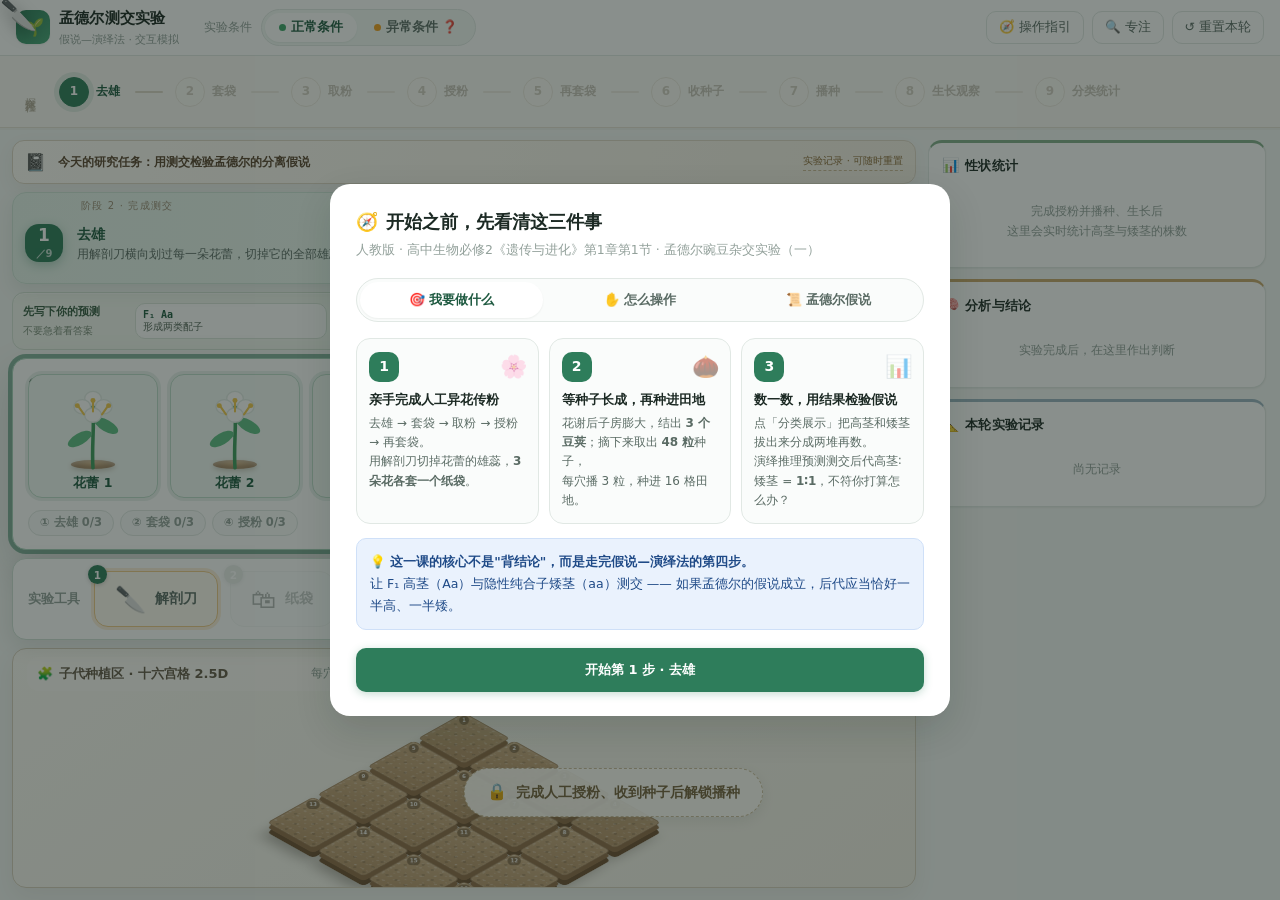
==== commit 1d04a196: "更新孟德尔测交实验交互与响应式布局" ====
--- a/index.html
+++ b/index.html
@@ -929,14 +929,31 @@
 .hypo-label{width:104px}.hypo-label b{font-size:11px}.hypo-label span{font-size:10px}.hypo-flow{gap:4px;min-width:0}.hypo-node{padding:5px 7px;font-size:10px;line-height:1.2}.hypo-arrow{font-size:12px}
 .prediction-choice{gap:4px}.prediction-choice button{padding:6px 8px;font-size:10px}
 main{height:calc(100% - 128px)}
-.stage,body.ops .stage{grid-template-rows:44px 92px 58px minmax(170px,auto) minmax(240px,1fr) auto;gap:8px}
+.stage,body.ops .stage{grid-template-rows:44px 92px 58px minmax(170px,auto) auto minmax(240px,1fr);gap:8px}
 body.ops .bloom{--sh:82px;--bh:38px;padding:13px 4px 5px}
 body.ops .fieldwrap{opacity:1}.fieldwrap{background:linear-gradient(145deg,#fcfbf5,#f3f0e6);border-color:#d8d0be;box-shadow:0 10px 24px rgba(79,61,34,.07)}.fieldstage{min-height:240px}
 .field-lock{background:rgba(255,253,247,.92);border-color:#cbbd9e;color:#75633f}
 .pcard{padding:8px 10px}.pcard-hd{margin-bottom:4px}.pbody{min-height:0}
 .cue{padding:16px 12px 8px;box-shadow:0 7px 18px rgba(51,90,58,.10)}.cue .phase-kicker{left:68px;top:5px}.cue-num{width:38px;height:38px;font-size:17px}.cue-t{font-size:14px}.cue-s{font-size:11.5px}
-@media (max-width:980px){main{height:auto}.stage,body.ops .stage{grid-template-rows:auto auto auto minmax(170px,auto) minmax(220px,1fr) auto}}
-@media (max-width:720px){main,.stage,.mission-strip,.cue,.hypothesis-strip,.parents,.pcard,.fieldwrap,.tools{min-width:0;width:100%;max-width:100%}.mission-strip{height:42px;min-height:42px}.hypothesis-strip{height:auto;min-height:58px}.hypo-flow{max-width:100%;overflow-x:auto}.stage,body.ops .stage{grid-template-rows:42px auto auto minmax(190px,auto) minmax(170px,1fr) auto}.fieldstage{min-height:170px}.cue{padding-top:18px}}
+@media (max-width:980px){main{height:auto}.stage,body.ops .stage{grid-template-rows:auto auto auto minmax(170px,auto) auto minmax(220px,1fr)}}
+@media (max-width:720px){main,.stage,.mission-strip,.cue,.hypothesis-strip,.parents,.pcard,.fieldwrap,.tools{min-width:0;width:100%;max-width:100%}.mission-strip{height:42px;min-height:42px}.hypothesis-strip{height:auto;min-height:58px}.hypo-flow{max-width:100%;overflow-x:auto}.stage,body.ops .stage{grid-template-rows:42px auto auto minmax(190px,auto) auto minmax(170px,1fr)}.fieldstage{min-height:170px}.cue{padding-top:18px}}
+
+/* 手机端只压缩信息，不改变平板 / PC 的实验台结构 */
+@media (max-width:720px){
+  .topbar{position:relative;padding:8px 10px;gap:7px}.brand{gap:7px}.brand .logo{width:32px;height:32px}.brand h1{font-size:14px}.top-actions{margin-left:auto;gap:5px}.top-actions .ghost{padding:6px 8px;font-size:11px}.top-actions .ghost:first-child{font-size:0}.top-actions .ghost:first-child::before{content:'🧭';font-size:14px}.top-actions .ghost:nth-child(2){font-size:0}.top-actions .ghost:nth-child(2)::before{content:'⌕';font-size:17px}.top-actions .ghost:nth-child(3){font-size:0}.top-actions .ghost:nth-child(3)::before{content:'↺';font-size:16px}
+  .cond{order:3;width:100%;margin:0;justify-content:center}.cond-label{font-size:10px}.seg button{padding:5px 10px;font-size:11px}
+  .steps{height:52px;padding:8px 10px;scroll-snap-type:x proximity}.stp{scroll-snap-align:start}.stp .num{width:26px;height:26px}.stp .tx{font-size:11px}.stp .line{width:16px;margin:0 5px}
+  .mission-strip{margin-bottom:0}.mission-copy b{font-size:11px}.mission-link{display:none}
+  .cue{padding:15px 10px 7px}.cue .phase-kicker{left:59px;font-size:9px}.cue-num{width:34px;height:34px;font-size:15px}.cue-title{font-size:13px}.cue-s{font-size:11px;line-height:1.35;display:-webkit-box;-webkit-line-clamp:2;-webkit-box-orient:vertical;overflow:hidden}
+  .hypothesis-strip{padding:7px 9px}.hypo-label{width:100%;display:flex;flex-direction:row;align-items:baseline;justify-content:space-between}.hypo-flow{order:2;width:100%;padding-bottom:1px}.hypo-node{min-width:108px}.prediction-choice{order:3;width:100%}
+  .parents{gap:8px}.pcard{padding:8px}.pcard-hd{font-size:12px}.pcard[data-side="father"] .pbody{min-height:102px}.pcard[data-side="father"] .blooms{display:flex;justify-content:flex-start}.pcard[data-side="father"] .bloom{width:118px;flex:0 0 118px}
+  .pcard[data-side="father"]{display:none}body[data-step="3"] .pcard[data-side="mother"]{display:none}body[data-step="3"] .pcard[data-side="father"]{display:flex}
+  .field-hd{display:grid;grid-template-columns:minmax(0,1fr) auto;gap:2px 8px;padding:8px 9px}.field-hd h2{font-size:12px;white-space:nowrap}.field-hd .sub{font-size:10px;white-space:nowrap;text-align:right}.field-hd .legend{grid-column:1/-1;white-space:nowrap;overflow:hidden;text-overflow:ellipsis;font-size:9px}.fieldstage{min-height:205px}.fieldwrap{border-radius:14px}
+  .tools{display:grid;grid-template-columns:repeat(4,minmax(0,1fr));padding:7px 8px;gap:6px;align-items:stretch}.tools-lb{grid-column:1/-1;width:100%;font-size:10px}.tools-spacer{display:none}.tool{width:100%;min-width:0!important;padding:7px 4px!important;min-height:48px!important;gap:2px!important;justify-content:center}.tool .t-ico{font-size:18px!important}.tool .t-tx{font-size:10px}.tool .ord{font-size:9px;top:-5px;left:-4px}.tools>.gbtn{grid-column:span 2;width:100%}
+  .side{gap:7px}.card{padding:9px 10px;border-radius:12px}.card h3{margin-bottom:6px;font-size:11.5px}.side .card .empty-note{padding:9px 0!important;font-size:11px}.side .card:nth-child(3){display:none}
+  .time-lapse{left:8px;right:8px;bottom:8px;padding:8px 9px}.time-copy span{white-space:nowrap;overflow:hidden;text-overflow:ellipsis}
+  .harvest-pot{bottom:3px}
+}
 
 /* v2.2 真实手势与时间过程 */
 #handHint.knifeDemo{animation:knifeSweep 1.65s ease-in-out infinite;transform-origin:center}
@@ -956,6 +973,15 @@
 .pot-bowl{position:relative;width:72px;height:24px;margin-top:3px;border-radius:8px 8px 30px 30px;background:linear-gradient(180deg,#f2d7a0,#c99d58);border:2px solid #a97c3d;box-shadow:inset 0 4px 5px rgba(255,255,255,.45),0 5px 10px rgba(87,57,20,.2)}.pot-bowl::before{content:'';position:absolute;left:-4px;right:-4px;top:-5px;height:10px;border-radius:50%;background:#f8e6c0;border:2px solid #a97c3d}.pot-bowl i{position:absolute;inset:-1px 4px auto;height:5px;border-radius:50%;background:#8c6538;z-index:1;opacity:.35}
 .harvest-pot small{font-size:9.5px;color:#8b7554;margin-top:2px}.harvest-pot.droppable,.harvest-pot.hit{filter:drop-shadow(0 0 8px rgba(46,125,91,.55));transform:translateX(-50%) scale(1.05)}
 body.harvesting .tool[data-tool="seed"]{opacity:.28;pointer-events:none}
+.process-overlay{display:none;position:fixed;inset:0;z-index:1200;background:rgba(20,31,25,.72);backdrop-filter:blur(5px);align-items:center;justify-content:center;padding:24px}
+body.maturing .process-overlay,body.growing .process-overlay{display:flex;animation:processFade .25s ease-out both}@keyframes processFade{from{opacity:0}to{opacity:1}}
+.process-card{width:min(360px,92vw);padding:28px 28px 24px;border:1px solid rgba(255,255,255,.2);border-radius:24px;background:linear-gradient(145deg,#294638,#172d23);color:#fff;text-align:center;box-shadow:0 24px 70px rgba(0,0,0,.32)}
+.process-clock{position:relative;width:116px;height:116px;margin:0 auto 18px;border-radius:50%;background:#f5edda;border:7px solid #d8c69b;box-shadow:inset 0 0 0 5px #fffaf0,0 8px 22px rgba(0,0,0,.22);animation:clockFloat 2.4s ease-in-out infinite}@keyframes clockFloat{50%{transform:translateY(-4px) rotate(2deg)}}
+.clock-face{position:absolute;inset:12px;border:1px dashed #b39b69;border-radius:50%}.clock-face::before{content:'12  ·  3  ·  6  ·  9';position:absolute;inset:0;display:grid;place-items:center;color:#8d784d;font:700 11px/1 var(--mono);letter-spacing:4px;transform:rotate(-1deg)}
+.clock-hand{position:absolute;left:50%;bottom:50%;width:4px;border-radius:4px;background:#365b42;transform-origin:50% 100%;transform:translateX(-50%) rotate(0deg)}.clock-hand.hour{height:27px;animation:hourSpin 6s linear infinite}.clock-hand.minute{height:39px;width:3px;background:#c27c38;animation:minuteSpin 2.2s linear infinite}@keyframes hourSpin{to{transform:translateX(-50%) rotate(360deg)}}@keyframes minuteSpin{to{transform:translateX(-50%) rotate(360deg)}}.clock-hand::after{content:'';position:absolute;left:50%;bottom:-4px;width:9px;height:9px;border-radius:50%;background:#365b42;transform:translateX(-50%)}
+.process-title{font-size:20px;font-weight:800;letter-spacing:.04em}.process-sub{margin-top:6px;font-size:12px;color:rgba(255,255,255,.72)}.process-progress{height:7px;margin:20px 0 8px;border-radius:8px;background:rgba(255,255,255,.15);overflow:hidden}.process-progress i{display:block;width:0;height:100%;border-radius:inherit;background:linear-gradient(90deg,#9ed58b,#f1c66b);transition:width .12s linear}.process-percent{font:12px var(--mono);color:#f5d796}
+body.maturing .time-lapse{display:none!important}
+@media (max-width:720px){.process-card{padding:24px 20px 20px;border-radius:20px}.process-clock{width:102px;height:102px;margin-bottom:15px}.process-title{font-size:18px}.process-sub{font-size:11px}.process-progress{margin-top:16px}}
 </style>
 </head>
 <body>
@@ -1066,6 +1092,19 @@
       </div>
     </div>
 
+    <!-- 工具架：紧邻亲本操作区，缩短鼠标与触屏拖拽距离 -->
+    <div class="tools" id="tools">
+      <span class="tools-lb">实验工具</span>
+      <button class="tool" data-tool="knife"><span class="ord">1</span><span class="t-ico">🔪</span><span class="t-tx">解剖刀</span></button>
+      <button class="tool" data-tool="bag"><span class="ord">2</span><span class="t-ico">🛍</span><span class="t-tx">纸袋</span></button>
+      <button class="tool" data-tool="brush"><span class="ord">3</span><span class="t-ico">🖌</span><span class="t-tx">毛笔</span><span class="fill"><i id="brushFill"></i></span></button>
+      <button class="tool" data-tool="seed" data-drop="seedpot"><span class="ord">4</span><span class="t-ico">🫘</span><span class="t-tx">种子盆</span><span class="badge" id="seedBadge">48</span></button>
+      <span class="tools-spacer"></span>
+      <button class="gbtn soft" id="btnSort" style="display:none">🔍 分类展示</button>
+      <button class="gbtn amber" id="btnGrow" style="display:none">🌱 让它们生长</button>
+      <button class="gbtn soft" id="btnSowAll" style="display:none">⚡ 一键播满</button>
+    </div>
+
     <!-- 田地：4×4 十六宫格 · 2.5D -->
     <div class="fieldwrap" id="fieldwrap">
       <div class="field-hd">
@@ -1085,19 +1124,6 @@
       <div class="field-lock" id="fieldLock"><span class="lk">🔒</span><span>完成人工授粉、收到种子后解锁播种</span></div>
     </div>
 
-    <!-- 工具架 -->
-    <div class="tools" id="tools">
-      <span class="tools-lb">工具</span>
-      <button class="tool" data-tool="knife"><span class="ord">1</span><span class="t-ico">🔪</span><span class="t-tx">解剖刀</span></button>
-      <button class="tool" data-tool="bag"><span class="ord">2</span><span class="t-ico">🛍</span><span class="t-tx">纸袋</span></button>
-      <button class="tool" data-tool="brush"><span class="ord">3</span><span class="t-ico">🖌</span><span class="t-tx">毛笔</span><span class="fill"><i id="brushFill"></i></span></button>
-      <button class="tool" data-tool="seed" data-drop="seedpot"><span class="ord">4</span><span class="t-ico">🫘</span><span class="t-tx">种子盆</span><span class="badge" id="seedBadge">48</span></button>
-      <span class="tools-spacer"></span>
-      <button class="gbtn soft" id="btnSort" style="display:none">🔍 分类展示</button>
-      <button class="gbtn amber" id="btnGrow" style="display:none">🌱 让它们生长</button>
-      <button class="gbtn soft" id="btnSowAll" style="display:none">⚡ 一键播满</button>
-    </div>
-
   </section>
 
   <!-- 右栏 -->
@@ -1126,6 +1152,15 @@
 <div id="toasts"></div>
 <div id="spotveil"></div>
 <div id="handHint">👆</div>
+<div class="process-overlay" id="processOverlay" aria-live="polite" aria-hidden="true">
+  <div class="process-card">
+    <div class="process-clock" aria-hidden="true"><i class="clock-face"></i><b class="clock-hand hour"></b><b class="clock-hand minute"></b><em></em></div>
+    <div class="process-title" id="processTitle">种子成熟中...</div>
+    <div class="process-sub" id="processSub">时间飞逝，子房正在膨大，种子逐渐充实</div>
+    <div class="process-progress"><i id="processBar"></i></div>
+    <div class="process-percent" id="processPercent">0%</div>
+  </div>
+</div>
 
 <!-- ============ 引导弹窗 ============ -->
 <div class="modal" id="modal">
@@ -1266,6 +1301,8 @@
     grown: false,
     maturing: false,
     matureProgress: 0,
+    growing: false,
+    growthProgress: 0,
     sortOpen: false,               // 「分类展示」是否已把幼苗拔出、左右分堆
     roundRecorded: false,          // 本轮数据是否已记入历史
     rounds: S ? S.rounds : [],     // 跨轮保留
@@ -1304,7 +1341,9 @@
       elVeil = $('#spotveil'), elHand = $('#handHint'), elFieldWrap = $('#fieldwrap'),
       elPredictionPanel = $('#predictionPanel'), elPhaseKicker = $('#phaseKicker'),
       elTimeLapse = $('#timeLapse'), elTimeBar = $('#timeBar'), elTimeText = $('#timeText'),
-      elTimeCount = $('#timeCount'), elHarvestPot = $('#harvestPot'), elHarvestCount = $('#harvestCount');
+      elTimeCount = $('#timeCount'), elHarvestPot = $('#harvestPot'), elHarvestCount = $('#harvestCount'),
+      elProcessOverlay = $('#processOverlay'), elProcessTitle = $('#processTitle'), elProcessSub = $('#processSub'),
+      elProcessBar = $('#processBar'), elProcessPercent = $('#processPercent');
 
 /* ==========================================================================
    植物 / 花朵 SVG
@@ -1505,6 +1544,18 @@
   if (elHarvestCount) elHarvestCount.textContent = podCount() ? ('已收 ' + (podCount() * SEEDS_PER_POD) + ' / ' + TOTAL_PLANTS + ' 粒') : '空种子盆 · 0 / 48';
 }
 
+function renderProcess(){
+  const active = S.maturing || S.growing;
+  if (!elProcessOverlay) return;
+  elProcessOverlay.setAttribute('aria-hidden', active ? 'false' : 'true');
+  document.body.classList.toggle('growing', S.growing === true);
+  const p = S.maturing ? (S.matureProgress || 0) : (S.growthProgress || 0);
+  elProcessTitle.textContent = S.maturing ? '种子成熟中...' : '豌豆成长中...';
+  elProcessSub.textContent = S.maturing ? '时间飞逝，子房正在膨大，种子逐渐充实' : '时间飞逝，幼苗破土而出，茎和叶正在伸展';
+  elProcessBar.style.width = Math.max(0, Math.min(100, p)) + '%';
+  elProcessPercent.textContent = Math.round(p) + '%';
+}
+
 /* ---- 操作指令卡 ---- */
 function renderCue(){
   const d = STEP_DEFS[S.step - 1];
@@ -1862,6 +1913,7 @@
 /* 主体模式：第 1–6 步处于"操作台模式"（第 6 步的豆荚也长在操作台上，同样要放大）；
    第 7 步显示空穴待播；第 7 步起操作台收窄，把高度让给田地。 */
 function syncBodyClass(){
+  document.body.dataset.step = String(S.step);
   document.body.classList.toggle('ops', S.step <= 6);
   document.body.classList.toggle('maturing', S.maturing === true);
   document.body.classList.toggle('harvesting', S.step === 6 && !S.maturing);
@@ -2619,7 +2671,7 @@
   maturityTimer = window.setInterval(function(){
     const p = Math.min(100, ((Date.now() - started) / duration) * 100);
     S.matureProgress = p;
-    renderMaturation();
+    renderMaturation(); renderProcess();
     if (p >= 100){
       window.clearInterval(maturityTimer); maturityTimer = null;
       S.maturing = false; S.matureProgress = 100;
@@ -2747,7 +2799,10 @@
 }
 
 function growAll(){
-  if (S.step !== 8) return;
+  if (S.step !== 8 || S.growing) return;
+  S.growing = true;
+  S.growthProgress = 0;
+  renderProcess();
   elBtnGrow.disabled = true;
   elBtnGrow.textContent = '生长中…';
   formHint(); 
@@ -2757,8 +2812,11 @@
       c.stage = 3;
       renderField();
       done++;
+      S.growthProgress = done / TOTAL_CELLS * 100;
+      renderProcess();
       if (done === TOTAL_CELLS){
         S.grown = true;
+        S.growing = false;
         if (!S.roundRecorded){                 // 同一轮只记一次，避免重复计数
           S.roundRecorded = true;
           S.rounds.push({ cond: S.cond, tall: tally().tall, dwarf: tally().dwarf, n: TALLN() });
@@ -2810,7 +2868,7 @@
 }
 
 function renderAll(){
-  renderSteps(); renderCue(); renderPrediction(); renderParents(); renderMaturation(); renderField();
+  renderSteps(); renderCue(); renderPrediction(); renderParents(); renderMaturation(); renderProcess(); renderField();
   renderTools(); renderSort(); renderStats(false); renderConcl(); renderHist();
   syncCondUI(); syncBodyClass();
   elBtnGrow.textContent = '🌱 让它们生长';
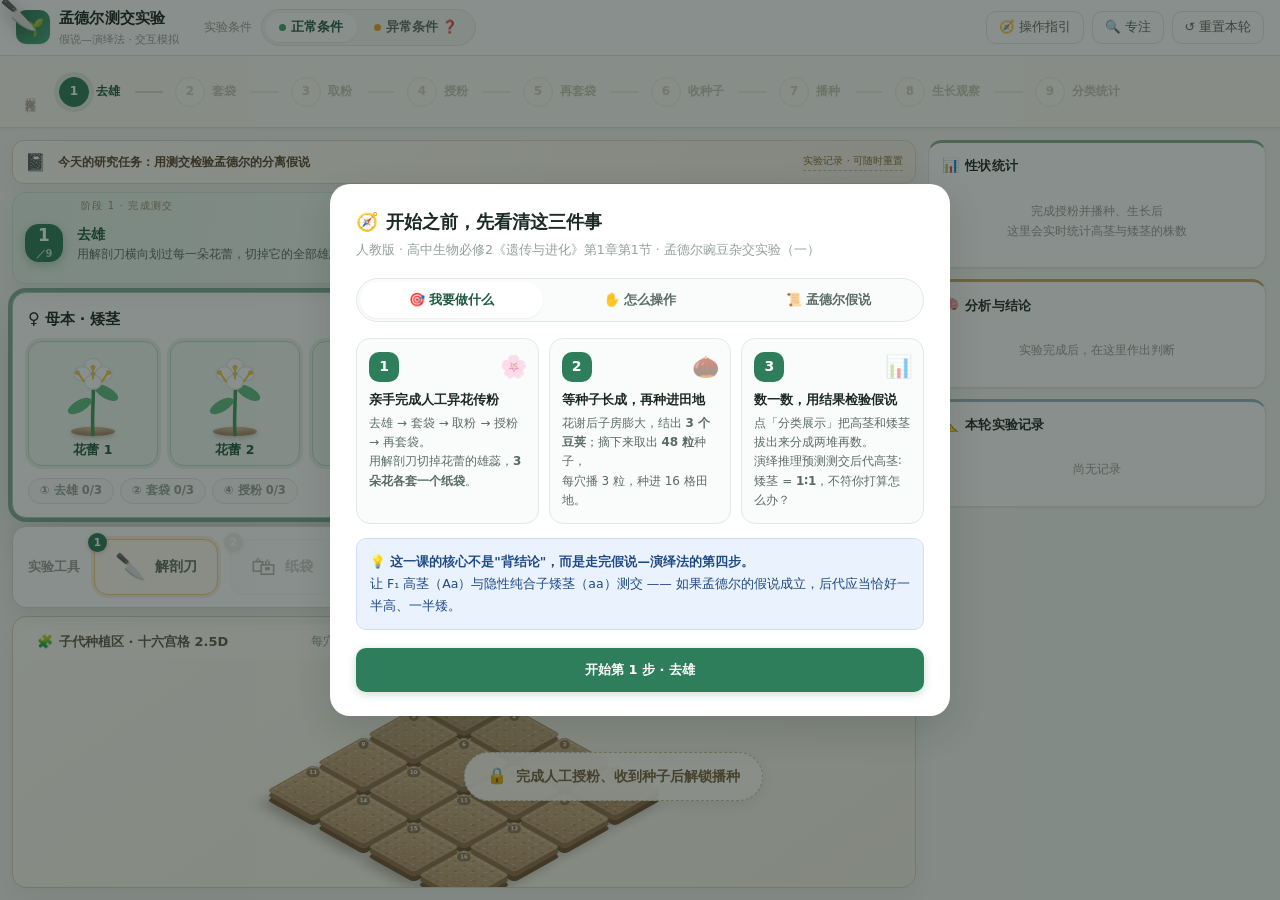
==== commit 3091bfb2: "删除预测板与代表植株判断模块，收敛网格并修掉矮屏花朵盖标题 教学改动 - 移除「先写下你的预测」面板（HTML/CSS/JS 全套），把假说—演绎下沉到弹窗与结论区 - 移除分类前的「先观察两株代表植" ====
--- a/index.html
+++ b/index.html
@@ -120,10 +120,9 @@
 .mission-mark{font-size:22px;line-height:1}
 .mission-copy{min-width:0;flex:1}.mission-copy b{display:block;color:#5a4630;font-size:13px}.mission-copy span{display:block;color:#887b67;font-size:11.5px;margin-top:2px}
 .mission-link{font-size:11px;color:#8a6b39;white-space:nowrap;border-bottom:1px dashed #cdbb99;padding-bottom:2px}
-.hypothesis-strip{display:flex;align-items:stretch;gap:12px;padding:12px 14px;border:1px solid #d6e3d7;border-radius:16px;background:#f3f8f1;box-shadow:inset 0 1px rgba(255,255,255,.75)}
-.hypo-label{width:118px;display:flex;flex-direction:column;justify-content:center;flex:0 0 auto}.hypo-label b{font-size:12px;color:#365b43}.hypo-label span{font-size:11px;color:#7c8d7c;margin-top:3px}
-.hypo-flow{display:flex;align-items:center;gap:7px;min-width:0;flex:1}.hypo-node{padding:8px 10px;border-radius:10px;background:#fff;border:1px solid #dbe6dc;font-size:11.5px;color:#536558;line-height:1.35;flex:1}.hypo-node strong{color:var(--brand-d);font-family:var(--mono)}.hypo-arrow{color:#9db0a0;font-size:14px}
-.prediction-choice{display:flex;gap:6px;flex:0 0 auto}.prediction-choice button{padding:8px 10px;border-radius:10px;border:1px solid #ccdccd;background:#fff;color:#507059;font-size:11px;font-weight:700}.prediction-choice button:hover,.prediction-choice button.selected{background:#2e7d5b;color:#fff;border-color:#2e7d5b}.prediction-choice button.wrong{background:#fff4e9;color:#a36b2e;border-color:#e7c48b}
+/* ⚠️ 这里原有 .hypothesis-strip / .hypo-label / .hypo-flow / .hypo-node / .prediction-choice
+   ——「先写下你的预测」面板的整套样式，已随该面板一并移除（连同 .stage 的第 3 行网格）。
+   对应地，phaseForStep() 的阶段编号也从 2/3/4 前移为 1/2/3。 */
 .phase-kicker{font-size:10px;letter-spacing:.12em;text-transform:uppercase;color:#9b8d77;margin-bottom:3px}
 .cue{border-color:#cddfcf;background:linear-gradient(105deg,#eef7ef,#fbfaf4);box-shadow:0 8px 22px rgba(60,90,60,.08)}
 .cue-t{color:#345f43}.cue-num{background:#427e59}.cue-ges{border-color:#cbdcca;background:#fffdf8}
@@ -142,9 +141,9 @@
 .gbtn{border-radius:11px}.gbtn.soft{background:#f0f6ef;border-color:#cfe1d1;color:#416d4a}.gbtn.amber{background:#fbf0d8;border-color:#e6c98e;color:#8c6123}
 .sortwrap{background:#fbfaf4;border-color:#dfd7c8}
 .sortfoot{background:#f2f7ef!important;border-color:#d3e1d0!important;color:#4e704f!important}
-.sample-check{display:flex;align-items:center;justify-content:space-between;gap:12px;padding:10px 12px;margin-bottom:10px;border-radius:12px;background:#fffdf7;border:1px solid #e3dac8;color:#665945}.sample-check b{display:block;font-size:12px}.sample-check span{display:block;font-size:11px;color:#9a8d79;margin-top:2px}.sample-check small{color:#56805e;font-size:11px}.sample-actions{display:flex;gap:6px;flex:0 0 auto}.sample-actions button{padding:7px 10px;border-radius:8px;border:1px solid #d6c9b2;background:#fff;color:#80663c;font-size:11px;font-weight:700}.sample-actions button:hover{background:#f5eddc;border-color:#caaa70}
-@media (max-width:900px){.steps::before{display:none}.steps{padding:0 10px}.hypothesis-strip{flex-wrap:wrap}.hypo-label{width:auto}.hypo-flow{width:100%;order:3}.prediction-choice{margin-left:auto}.mission-link{display:none}}
-@media (max-width:720px){.mission-strip{min-height:52px}.hypo-flow{overflow-x:auto}.hypo-node{min-width:110px}.hypo-arrow{flex:0 0 auto}.prediction-choice{width:100%}.prediction-choice button{flex:1}.side{order:3}}
+/* ⚠️ .sample-check / .sample-actions 是「先观察两株代表植株」判断组件的样式，已随组件移除。 */
+@media (max-width:900px){.steps::before{display:none}.steps{padding:0 10px}.mission-link{display:none}}
+@media (max-width:720px){.mission-strip{min-height:52px}.side{order:3}}
 
 /* v2 layout overrides */
 main{height:calc(100% - 128px)}
@@ -153,29 +152,23 @@
 .cue{position:relative;padding-top:20px}.cue .phase-kicker{position:absolute;left:82px;top:6px}.cue .cue-num{margin-top:2px}.cue .cue-body{padding-top:3px}
 @media (max-width:980px){main{height:calc(100% - 128px)}}
 @media (max-width:720px){
-  main,.stage,.mission-strip,.cue,.hypothesis-strip,.parents,.pcard,.fieldwrap,.tools{min-width:0;width:100%;max-width:100%}
-  .hypothesis-strip{overflow:hidden}
-  .hypo-flow{min-width:0}
+  main,.stage,.mission-strip,.cue,.parents,.pcard,.fieldwrap,.tools{min-width:0;width:100%;max-width:100%}
   .cue .phase-kicker{left:72px}
 }
 
-/* v2.1 修正：预测是“任务提示”，不能成为主舞台的大面板；田地在操作阶段也必须可见。 */
+/* v2.1 修正：操作台高度要克制，把空间让给田地；田地在操作阶段也必须可见。 */
 #spotveil{display:none!important}
 .mission-strip{min-height:44px;height:44px;padding:6px 12px;border-radius:12px}
 .mission-mark{font-size:17px}.mission-copy b{font-size:12px}.mission-copy span{display:none}.mission-link{font-size:10px}
-.hypothesis-strip{height:58px;min-height:58px;padding:6px 10px;gap:8px;border-radius:12px}
-.hypo-label{width:104px}.hypo-label b{font-size:11px}.hypo-label span{font-size:10px}
-.hypo-flow{gap:4px}.hypo-node{padding:5px 7px;font-size:10px;line-height:1.2}.hypo-arrow{font-size:12px}
-.prediction-choice{gap:4px}.prediction-choice button{padding:6px 8px;font-size:10px}
-.stage{grid-template-rows:44px 92px 58px minmax(190px,auto) minmax(190px,1fr) auto;gap:8px}
-body.ops .stage{grid-template-rows:44px 92px 58px minmax(190px,auto) minmax(190px,1fr) auto}
+.stage{grid-template-rows:44px 92px minmax(190px,auto) minmax(190px,1fr) auto;gap:8px}
+body.ops .stage{grid-template-rows:44px 92px minmax(190px,auto) minmax(190px,1fr) auto}
 body.ops .bloom{--sh:88px;--bh:40px;padding:14px 4px 5px}
 .fieldwrap{background:linear-gradient(145deg,#fcfbf5,#f3f0e6);border-color:#d8d0be;box-shadow:0 10px 24px rgba(79,61,34,.07)}
 .fieldstage{min-height:190px}
 .pcard{padding:8px 10px}.pcard-hd{margin-bottom:4px}.pbody{min-height:0}
 .cue{padding:16px 12px 8px;box-shadow:0 7px 18px rgba(51,90,58,.10)}.cue .phase-kicker{left:68px;top:5px}.cue-num{width:38px;height:38px;font-size:17px}.cue-t{font-size:14px}.cue-s{font-size:11.5px}
 @media (max-width:720px){
-  .mission-strip{height:42px;min-height:42px}.hypothesis-strip{height:auto;min-height:58px}.hypo-flow{max-width:100%;overflow-x:auto}.stage,body.ops .stage{grid-template-rows:42px auto auto minmax(190px,auto) minmax(170px,1fr) auto}
+  .mission-strip{height:42px;min-height:42px}.stage,body.ops .stage{grid-template-rows:42px auto minmax(190px,auto) minmax(170px,1fr) auto}
   .fieldstage{min-height:170px}.cue{padding-top:18px}
 }
 
@@ -925,18 +918,66 @@
 #spotveil{display:none!important}
 .mission-strip{min-height:44px;height:44px;padding:6px 12px;border-radius:12px}
 .mission-mark{font-size:17px}.mission-copy b{font-size:12px}.mission-copy span{display:none}.mission-link{font-size:10px}
-.hypothesis-strip{height:58px;min-height:58px;padding:6px 10px;gap:8px;border-radius:12px;overflow:hidden}
-.hypo-label{width:104px}.hypo-label b{font-size:11px}.hypo-label span{font-size:10px}.hypo-flow{gap:4px;min-width:0}.hypo-node{padding:5px 7px;font-size:10px;line-height:1.2}.hypo-arrow{font-size:12px}
-.prediction-choice{gap:4px}.prediction-choice button{padding:6px 8px;font-size:10px}
 main{height:calc(100% - 128px)}
-.stage,body.ops .stage{grid-template-rows:44px 92px 58px minmax(170px,auto) auto minmax(240px,1fr);gap:8px}
+/* ★ 权威网格定义（本块在文件最后，覆盖前面所有历史版本）★
+   行序：① mission-strip ② cue ③ parents ④ tools ⑤ fieldwrap —— 共 5 行。
+   删掉"先写下你的预测"面板后，原有的第 3 行（58px）已移除，释放的高度由末尾的
+   1fr 行（田地）自然吸收，田地因此变大、--fs 自动上调，投影也更清晰。
+   ⚠️ 操作台那一行的下限**不写在 minmax() 里**，而是放在 .parents 自己的 min-height 上：
+   第 7–9 步 .blooms 已被隐藏（body.grown），两张亲本卡只剩标题和芯片，不到 60px 高；
+   若行下限还钉死 170px 就等于白留一块空白。改成 auto + 可撤销的 min-height 后，
+   这段高度会自动流向田地 —— 实测 1440×900 第 9 步 --fs 0.704 → 1.04。 */
+.stage,body.ops .stage{grid-template-rows:44px 92px auto auto minmax(240px,1fr);gap:8px}
+.parents{min-height:170px}
+body.grown .parents{min-height:0}
 body.ops .bloom{--sh:82px;--bh:38px;padding:13px 4px 5px}
 body.ops .fieldwrap{opacity:1}.fieldwrap{background:linear-gradient(145deg,#fcfbf5,#f3f0e6);border-color:#d8d0be;box-shadow:0 10px 24px rgba(79,61,34,.07)}.fieldstage{min-height:240px}
 .field-lock{background:rgba(255,253,247,.92);border-color:#cbbd9e;color:#75633f}
 .pcard{padding:8px 10px}.pcard-hd{margin-bottom:4px}.pbody{min-height:0}
 .cue{padding:16px 12px 8px;box-shadow:0 7px 18px rgba(51,90,58,.10)}.cue .phase-kicker{left:68px;top:5px}.cue-num{width:38px;height:38px;font-size:17px}.cue-t{font-size:14px}.cue-s{font-size:11.5px}
-@media (max-width:980px){main{height:auto}.stage,body.ops .stage{grid-template-rows:auto auto auto minmax(170px,auto) auto minmax(220px,1fr)}}
-@media (max-width:720px){main,.stage,.mission-strip,.cue,.hypothesis-strip,.parents,.pcard,.fieldwrap,.tools{min-width:0;width:100%;max-width:100%}.mission-strip{height:42px;min-height:42px}.hypothesis-strip{height:auto;min-height:58px}.hypo-flow{max-width:100%;overflow-x:auto}.stage,body.ops .stage{grid-template-rows:42px auto auto minmax(190px,auto) auto minmax(170px,1fr)}.fieldstage{min-height:170px}.cue{padding-top:18px}}
+@media (max-width:980px){main{height:auto}.stage,body.ops .stage{grid-template-rows:auto auto auto auto minmax(220px,1fr)}}
+@media (max-width:720px){main,.stage,.mission-strip,.cue,.parents,.pcard,.fieldwrap,.tools{min-width:0;width:100%;max-width:100%}.mission-strip{height:42px;min-height:42px}.parents{min-height:190px}.stage,body.ops .stage{grid-template-rows:42px auto auto auto minmax(170px,1fr)}.fieldstage{min-height:170px}.cue{padding-top:18px}}
+
+/* ★ 矮屏档 · A 级（高度 ≤880px，如 1366×768 笔记本）★
+   实测：5 行的最小高度合计在 768p 下超出舞台，末尾的田地会被切到视口外
+   —— body 是 overflow:hidden，切掉就再也看不到。所以这里整体降一档。
+
+   ⚠️⚠️ 但**光把 .parents 的 min-height 调小是错的**。
+   亲本卡的硬需求 = 上内边距 + .pcard-hd + 下间距 + 花朵 + .pflags + 上内边距：
+     9 + 27 + 5 + 104 + (26+6) + 9 = 186px
+   卡片一旦被压到低于这个值，就会以两种方式同时出丑：
+     ① .pbody 的 flex:1 被压缩 → 只剩 80px；
+     ② .blooms 的 align-content:end 于是把花朵**向上顶出卡片**，
+        直接盖住"♀ 母本 / ♂ 父本"标题（实测 1280×720 花朵顶在卡片顶以上 7px，
+        标题被花朵那层不透明底色完全遮住，肉眼看不到）。
+   所以必须"一边压缩部件、一边把下限设在压缩后仍然装得下的值"，两者缺一不可。
+   ⚠️ 下面几条必须**同时覆盖基础态与 body.ops 放大态**：body.ops 的
+   .pcard padding=13/15、.bloom --sh=82、.pflags margin-top=10 特异性更高，
+   只写基础态会被它们盖掉，等于没压。 */
+@media (min-width:981px) and (max-height:880px){
+  .stage,body.ops .stage{grid-template-rows:44px 92px auto auto minmax(150px,1fr)}
+  .pcard,body.ops .pcard{padding:9px 12px}
+  .pcard-hd,body.ops .pcard-hd{margin-bottom:5px}
+  .bloom,body.ops .bloom{--sh:66px;--bh:32px;padding:10px 4px 4px}
+  .pflags,body.ops .pflags{margin-top:6px}
+  .fieldstage{min-height:96px}
+  .parents{min-height:190px}
+}
+/* ★ 矮屏档 · B 级（高度 ≤740px，如 1280×720 投影仪）★
+   720p 舞台只有 568px，A 级的合计 590px 仍然放不下（田地会被挤到只剩 128px，
+   而 .fieldwrap 的内容本身就要 150px，于是又溢出）。这一级把顶栏、指令卡、
+   工具架也一起收紧 —— 省下的 60px 全部让给田地。
+   注意：B 级压缩后单卡最小高降到 184，但为了不跟着 A 级再改一个数字
+   （改漏一处就会出现上面那个"花朵盖标题"），这里沿用同一档 190。
+   压缩后合计 = 40 + 72 + 190 + 68 + 140 + 32 = 542 ≤ 568，田地实得约 170px。 */
+@media (min-width:981px) and (max-height:740px){
+  .stage,body.ops .stage{grid-template-rows:40px 72px auto auto minmax(140px,1fr)}
+  .mission-strip{height:40px;min-height:40px;padding:4px 12px}
+  .cue,body.ops .cue{padding:14px 12px 6px}
+  .tools,body.ops .tools{padding:6px 12px}
+  .pflags,body.ops .pflags{margin-top:4px}
+  .fieldstage{min-height:76px}
+}
 
 /* 手机端只压缩信息，不改变平板 / PC 的实验台结构 */
 @media (max-width:720px){
@@ -945,7 +986,6 @@
   .steps{height:52px;padding:8px 10px;scroll-snap-type:x proximity}.stp{scroll-snap-align:start}.stp .num{width:26px;height:26px}.stp .tx{font-size:11px}.stp .line{width:16px;margin:0 5px}
   .mission-strip{margin-bottom:0}.mission-copy b{font-size:11px}.mission-link{display:none}
   .cue{padding:15px 10px 7px}.cue .phase-kicker{left:59px;font-size:9px}.cue-num{width:34px;height:34px;font-size:15px}.cue-title{font-size:13px}.cue-s{font-size:11px;line-height:1.35;display:-webkit-box;-webkit-line-clamp:2;-webkit-box-orient:vertical;overflow:hidden}
-  .hypothesis-strip{padding:7px 9px}.hypo-label{width:100%;display:flex;flex-direction:row;align-items:baseline;justify-content:space-between}.hypo-flow{order:2;width:100%;padding-bottom:1px}.hypo-node{min-width:108px}.prediction-choice{order:3;width:100%}
   .parents{gap:8px}.pcard{padding:8px}.pcard-hd{font-size:12px}.pcard[data-side="father"] .pbody{min-height:102px}.pcard[data-side="father"] .blooms{display:flex;justify-content:flex-start}.pcard[data-side="father"] .bloom{width:118px;flex:0 0 118px}
   .pcard[data-side="father"]{display:none}body[data-step="3"] .pcard[data-side="mother"]{display:none}body[data-step="3"] .pcard[data-side="father"]{display:flex}
   .field-hd{display:grid;grid-template-columns:minmax(0,1fr) auto;gap:2px 8px;padding:8px 9px}.field-hd h2{font-size:12px;white-space:nowrap}.field-hd .sub{font-size:10px;white-space:nowrap;text-align:right}.field-hd .legend{grid-column:1/-1;white-space:nowrap;overflow:hidden;text-overflow:ellipsis;font-size:9px}.fieldstage{min-height:205px}.fieldwrap{border-radius:14px}
@@ -972,6 +1012,15 @@
 body.harvesting .harvest-pot{display:flex}.pot-arrow{font-size:10px;font-weight:800;color:#7a5b2d;animation:potArrow 1.25s ease-in-out infinite}@keyframes potArrow{50%{transform:translateY(4px)}}
 .pot-bowl{position:relative;width:72px;height:24px;margin-top:3px;border-radius:8px 8px 30px 30px;background:linear-gradient(180deg,#f2d7a0,#c99d58);border:2px solid #a97c3d;box-shadow:inset 0 4px 5px rgba(255,255,255,.45),0 5px 10px rgba(87,57,20,.2)}.pot-bowl::before{content:'';position:absolute;left:-4px;right:-4px;top:-5px;height:10px;border-radius:50%;background:#f8e6c0;border:2px solid #a97c3d}.pot-bowl i{position:absolute;inset:-1px 4px auto;height:5px;border-radius:50%;background:#8c6538;z-index:1;opacity:.35}
 .harvest-pot small{font-size:9.5px;color:#8b7554;margin-top:2px}.harvest-pot.droppable,.harvest-pot.hit{filter:drop-shadow(0 0 8px rgba(46,125,91,.55));transform:translateX(-50%) scale(1.05)}
+/* 采收反馈：豆荚投进盆里时盆身蹦一下。
+   ⚠️ 关键帧里必须带上 translateX(-50%) —— .harvest-pot 靠它居中，
+   若沿用工具架那套 toolShake（内部写的是 transform:none）会整体右移半个身位。 */
+.harvest-pot.shake{animation:potShake .44s cubic-bezier(.3,.02,.2,1)}
+@keyframes potShake{
+  0%,100%{transform:translateX(-50%)}
+  28%{transform:translateX(-50%) translateY(-6px) rotate(-3deg)}
+  62%{transform:translateX(-50%) translateY(3px) rotate(2deg)}
+}
 body.harvesting .tool[data-tool="seed"]{opacity:.28;pointer-events:none}
 .process-overlay{display:none;position:fixed;inset:0;z-index:1200;background:rgba(20,31,25,.72);backdrop-filter:blur(5px);align-items:center;justify-content:center;padding:24px}
 body.maturing .process-overlay,body.growing .process-overlay{display:flex;animation:processFade .25s ease-out both}@keyframes processFade{from{opacity:0}to{opacity:1}}
@@ -982,6 +1031,19 @@
 .process-title{font-size:20px;font-weight:800;letter-spacing:.04em}.process-sub{margin-top:6px;font-size:12px;color:rgba(255,255,255,.72)}.process-progress{height:7px;margin:20px 0 8px;border-radius:8px;background:rgba(255,255,255,.15);overflow:hidden}.process-progress i{display:block;width:0;height:100%;border-radius:inherit;background:linear-gradient(90deg,#9ed58b,#f1c66b);transition:width .12s linear}.process-percent{font:12px var(--mono);color:#f5d796}
 body.maturing .time-lapse{display:none!important}
 @media (max-width:720px){.process-card{padding:24px 20px 20px;border-radius:20px}.process-clock{width:102px;height:102px;margin-bottom:15px}.process-title{font-size:18px}.process-sub{font-size:11px}.process-progress{margin-top:16px}}
+@media (max-width:720px){
+  /* 分类区在窄屏改为上下两堆、6 列网格，保证每株有足够观察尺寸 */
+  body.sorting .fieldwrap{overflow:visible;min-height:0}
+  body.sorting .fieldstage{height:auto;min-height:650px;overflow:visible}
+  body.sorting .sortwrap{position:relative;inset:auto;min-height:650px;overflow:visible;padding:4px 0 6px;transform:none}
+  body.sorting .sortcols{grid-template-columns:1fr;gap:10px;min-height:0}
+  body.sorting .sortcol{min-height:260px;padding:7px 8px}
+  body.sorting .sortgrid{grid-template-columns:repeat(6,minmax(0,1fr));grid-auto-rows:1fr;gap:5px 3px;min-height:220px}
+  body.sorting .ps{min-height:34px}
+  body.sorting .ps svg{width:100%;height:100%;min-height:34px}
+  body.sorting .sortfoot{margin-top:0;padding:8px 7px;gap:8px}.sortfoot .it{font-size:11px}.sortfoot .it b{font-size:16px}
+  body.grown .parents{display:none}
+}
 </style>
 </head>
 <body>
@@ -1020,12 +1082,12 @@
 
     <div class="mission-strip" aria-label="研究任务">
       <div class="mission-mark">📓</div>
-      <div class="mission-copy"><b>今天的研究任务：用测交检验孟德尔的分离假说</b><span>先做出预测，再亲手完成一次人工异花传粉，最后用后代证据判断假说是否得到支持。</span></div>
+      <div class="mission-copy"><b>今天的研究任务：用测交检验孟德尔的分离假说</b><span>亲手完成一次人工异花传粉，再用后代的表现和数量，判断假说是否得到支持。</span></div>
       <div class="mission-link">实验记录 · 可随时重置</div>
     </div>
 
     <div class="cue" id="cue">
-      <div class="phase-kicker" id="phaseKicker">阶段 1 · 提出预测</div>
+      <div class="phase-kicker" id="phaseKicker">阶段 1 · 完成测交</div>
       <div class="cue-num" id="cueNum">1<i>／8</i></div>
       <div class="cue-body">
         <div class="cue-t" id="cueTitle">去雄</div>
@@ -1035,18 +1097,6 @@
         <span class="gi" id="cueGesIco">✂️</span>
         <span class="gt" id="cueGesTx">横向滑动</span>
         <span class="garr"></span>
-      </div>
-    </div>
-
-    <div class="hypothesis-strip" id="predictionPanel">
-      <div class="hypo-label"><b>先写下你的预测</b><span>不要急着看答案</span></div>
-      <div class="hypo-flow">
-        <div class="hypo-node"><strong>F₁ Aa</strong><br/>形成两类配子</div><div class="hypo-arrow">→</div>
-        <div class="hypo-node"><strong>aa</strong><br/>只提供 a 配子</div><div class="hypo-arrow">→</div>
-        <div class="hypo-node"><strong>后代？</strong><br/>高茎 ∶ 矮茎</div>
-      </div>
-      <div class="prediction-choice" role="group" aria-label="预测后代比例">
-        <button data-predict="1:1">1 ∶ 1</button><button data-predict="3:1">3 ∶ 1</button><button data-predict="全高">全是高茎</button>
       </div>
     </div>
 
@@ -1248,8 +1298,8 @@
     title:'去雄', sub:'用解剖刀横向划过每一朵花蕾，切掉它的全部雄蕊（豌豆闭花受粉，必须在花蕾期操作）' },
   { k:'bag',   n:'套袋',     gesture:'drag',   gle:'🛍', gtx:'逐朵拖拽',
     title:'套袋', sub:'把纸袋依次拖到花朵上 —— 3 朵花要分别套 3 次，隔离外来花粉' },
-  { k:'pollen',n:'取粉',     gesture:'drag',   gle:'🖌', gtx:'拖拽',
-    title:'蘸取花粉', sub:'把毛笔拖到父本成熟的花药上，蘸取花粉' },
+  { k:'pollen',n:'取粉',     gesture:'sweepX', gle:'🖌', gtx:'横向划过',
+    title:'蘸取花粉', sub:'在父本成熟的花药上横向划过，用毛笔把花粉刷下来（这朵花粉量足，不用拖工具）' },
   { k:'fert',  n:'授粉',     gesture:'lift',   gle:'⬆️', gtx:'上滑 / 横划',
     title:'授粉', sub:'先把 3 个纸袋逐一向上滑开，再用带粉毛笔划过 3 朵花——一朵也不能漏' },
   { k:'rebag', n:'再套袋',   gesture:'drag',   gle:'🛍', gtx:'逐朵拖拽',
@@ -1307,9 +1357,6 @@
     roundRecorded: false,          // 本轮数据是否已记入历史
     rounds: S ? S.rounds : [],     // 跨轮保留
     answered: {},                  // 记录作答
-    prediction: null,              // 学生先写下的测交预测
-    predictionAttempts: 0,
-    sampleChoice: null,
     selectedTool: null,
     guided: false                  // 是否已看过首屏引导
   };
@@ -1339,7 +1386,7 @@
       elCueSub = $('#cueSub'), elCueGes = $('#cueGes'), elCueGesIco = $('#cueGesIco'),
       elCueGesTx = $('#cueGesTx'), elFieldStage = $('#fieldStage'), elFieldZoom = $('#fieldZoom'),
       elVeil = $('#spotveil'), elHand = $('#handHint'), elFieldWrap = $('#fieldwrap'),
-      elPredictionPanel = $('#predictionPanel'), elPhaseKicker = $('#phaseKicker'),
+      elPhaseKicker = $('#phaseKicker'),
       elTimeLapse = $('#timeLapse'), elTimeBar = $('#timeBar'), elTimeText = $('#timeText'),
       elTimeCount = $('#timeCount'), elHarvestPot = $('#harvestPot'), elHarvestCount = $('#harvestCount'),
       elProcessOverlay = $('#processOverlay'), elProcessTitle = $('#processTitle'), elProcessSub = $('#processSub'),
@@ -1508,29 +1555,12 @@
   }).join('');
 }
 
+/* 阶段编号跟着实际流程走：去掉"先写下你的预测"这一前置环节后，
+   原来的 2/3/4 阶段整体前移一位 —— 否则界面上会直接从「阶段 2」开始，永远看不到阶段 1。 */
 function phaseForStep(step){
-  if (step <= 0) return {n:'1', title:'提出预测'};
-  if (step <= 5) return {n:'2', title:'完成测交'};
-  if (step <= 8) return {n:'3', title:'培育子代'};
-  return {n:'4', title:'分析证据'};
-}
-
-function renderPrediction(){
-  if (!elPredictionPanel) return;
-  const buttons = elPredictionPanel.querySelectorAll('[data-predict]');
-  buttons.forEach(function(b){
-    b.classList.toggle('selected', S.prediction === b.dataset.predict);
-    b.classList.toggle('wrong', S.prediction && S.prediction !== '1:1' && S.prediction === b.dataset.predict);
-  });
-  if (S.prediction === '1:1'){
-    elPredictionPanel.classList.add('confirmed');
-    const note = elPredictionPanel.querySelector('.hypo-label span');
-    if (note) note.textContent = '预测已记录 ✓';
-  } else {
-    elPredictionPanel.classList.remove('confirmed');
-    const note = elPredictionPanel.querySelector('.hypo-label span');
-    if (note) note.textContent = S.prediction ? '再想一想' : '不要急着看答案';
-  }
+  if (step <= 5) return {n:'1', title:'完成测交'};
+  if (step <= 8) return {n:'2', title:'培育子代'};
+  return {n:'3', title:'分析证据'};
 }
 
 function renderMaturation(){
@@ -1803,11 +1833,7 @@
   };
 
   elSortWrap.innerHTML =
-    '<div class="sample-check"><div><b>先观察两株代表植株</b><span>不看颜色，只比较从同一条基准线长出的高度。</span></div>'
-      + '<div class="sample-actions"><button data-sample="tall">左边更高</button><button data-sample="dwarf">右边更高</button></div>'
-      + (S.sampleChoice ? '<small>' + (S.sampleChoice === 'tall' ? '判断正确：株高是形态证据。' : '再观察一次：把两株的基部对齐后再比较。') + '</small>' : '')
-    + '</div>'
-    + '<div class="sortcols">'
+    '<div class="sortcols">'
       + colHTML(tall, '高茎', '🌿', 'tall')
       + colHTML(dwarf, '矮茎', '🌱', 'dwarf')
     + '</div>'
@@ -2211,7 +2237,7 @@
     } else {
       html += answerFeedback('qA', S.answered.qA, 'b',
         'F₁ 高茎（Aa）形成配子时，成对的遗传因子彼此分离，产生 A、a 两种配子且数量相等（1∶1）。隐性纯合子（aa）只产生 a 一种配子，不会掩盖 F₁ 配子的表达，所以后代表现为高茎∶矮茎 = 1∶1。');
-      html += '<button class="gbtn nextbtn" id="btnNextRound">切换到「异常条件」，进行第 2 轮实验 →</button>';
+      html += '<button class="gbtn nextbtn" id="btnNextRound">进行第二轮实验 →</button>';
     }
   } else {
     if (S.answered.qB !== 'b'){
@@ -2413,8 +2439,10 @@
   document.addEventListener('pointermove', onPointerMove);
   document.addEventListener('pointerup', onPointerUp);
   document.addEventListener('pointercancel', onPointerUp);
-  // 唯一的合法落点是种子盆，直接把它高亮出来
-  const pot = toolEl('seed');
+  /* 第 6 步的落点是操作台中央那个大号「空种子盆」(#harvestPot)：
+     工具架上那个种子盆此刻被 body.harvesting 置灰并禁用了 —— 高亮必须打在
+     真正能接住豆荚的元素上，否则学生看不到任何落点提示。 */
+  const pot = elHarvestPot || toolEl('seed');
   if (pot) pot.classList.add('droppable');
 }
 
@@ -2438,7 +2466,7 @@
   if (tool === 'knife') return '用解剖刀横向划过花蕾（也可把它拖到花上），切掉雄蕊';
   if (tool === 'bag')   return '把纸袋拖到某一朵花上 —— 3 朵花要分别套 3 次';
   if (tool === 'brush') return S.step === 3
-    ? '请把毛笔拖到父本的花药上（也可横向划过花药）'
+    ? '请在父本的花药上横向划过，把花粉刷下来（不用拖毛笔）'
     : '请把毛笔拖到母本已去雄的花朵上（也可横向划过）';
   if (tool === 'seed')  return '请把种子拖到空穴里';
   if (tool === 'pod')   return '把豆荚拖到工具架的种子盆里，取出种子';
@@ -2700,11 +2728,8 @@
   const be = bloomEl(i);
   const head = be ? be.querySelector('.bhead.podmode') : null;
   if (head) head.classList.add('taken');
-  const pot = toolEl('seed');
-  if (pot){
-    pot.classList.add('shake');
-    window.setTimeout(function(){ pot.classList.remove('shake'); }, 480);
-  }
+  /* 采收反馈打在真正的落点（大号空种子盆）上：工具架里的种子盆此刻被
+     body.harvesting 置灰禁用了，在它身上抖动等于没有反馈。 */
   if (elHarvestPot) elHarvestPot.classList.add('shake');
   window.setTimeout(function(){
     if (elHarvestPot) elHarvestPot.classList.remove('shake');
@@ -2868,7 +2893,7 @@
 }
 
 function renderAll(){
-  renderSteps(); renderCue(); renderPrediction(); renderParents(); renderMaturation(); renderProcess(); renderField();
+  renderSteps(); renderCue(); renderParents(); renderMaturation(); renderProcess(); renderField();
   renderTools(); renderSort(); renderStats(false); renderConcl(); renderHist();
   syncCondUI(); syncBodyClass();
   elBtnGrow.textContent = '🌱 让它们生长';
@@ -2884,6 +2909,9 @@
 
 function blockedMsg(k){
   const stepNames = { 1:'去雄', 2:'套袋', 3:'蘸取花粉', 4:'授粉', 5:'再套袋', 6:'收种子', 7:'播种', 8:'生长观察', 9:'分析结论' };
+  /* 第 3 步的取粉是"直接在花药上横向划过"，毛笔不需要拖（STEP_TOOLS[3] 刻意留空）。
+     这里单独说明，否则学生会看到"现在不需要毛笔"而不知道该怎么做。 */
+  if (k === 'brush' && S.step === 3) return '取粉不用拖毛笔 —— 直接在父本的花药上横向划过就行';
   return '现在不需要「' + TOOL_LABEL[k] + '」—— 当前是第 ' + S.step + ' 步：' + (stepNames[S.step] || '');
 }
 
@@ -3009,30 +3037,6 @@
 $('#modalClose').addEventListener('click', function(){ $('#modal').classList.remove('on'); S.guided = true; });
 $('#modal').addEventListener('click', function(e){ if (e.target === this){ this.classList.remove('on'); S.guided = true; } });
 
-/* 预测板：先让学生做出一个可修改的判断，再开始操作。选错不阻断流程，
-   但会留下“再想一想”的证据，避免把交互变成一道只能猜答案的门槛。 */
-elPredictionPanel.addEventListener('click', function(e){
-  const b = e.target.closest('[data-predict]');
-  if (!b) return;
-  S.prediction = b.dataset.predict;
-  S.predictionAttempts += 1;
-  renderPrediction();
-  if (S.prediction === '1:1') toast('预测已记录：测交后代应接近 1 ∶ 1。现在亲手验证它。', 'good');
-  else toast('这个预测先保留下来，完成实验后用证据检验它。', 'bad');
-});
-
-elSortWrap.addEventListener('click', function(e){
-  const b = e.target.closest('[data-sample]');
-  if (!b) return;
-  S.sampleChoice = b.dataset.sample;
-  // 只更新判断反馈，不重建分类区；重建会打断 FLIP 后的植株堆并造成空白。
-  elSortWrap.querySelectorAll('[data-sample]').forEach(function(x){ x.classList.toggle('selected', x === b); });
-  let note = elSortWrap.querySelector('.sample-feedback');
-  if (!note){ note = document.createElement('small'); note.className = 'sample-feedback'; const box = elSortWrap.querySelector('.sample-check'); if (box) box.appendChild(note); }
-  note.textContent = S.sampleChoice === 'tall' ? '判断正确：株高是形态证据。' : '再观察一次：把两株的基部对齐后再比较。';
-  toast(S.sampleChoice === 'tall' ? '判断正确：同一把尺子下，左侧植株更高。' : '把两株的基部对齐，再比较它们的高度。', S.sampleChoice === 'tall' ? 'good' : 'bad');
-});
-
 /* 引导弹窗 Tab */
 $('#gtabs').addEventListener('click', function(e){
   const b = e.target.closest('.gtab');
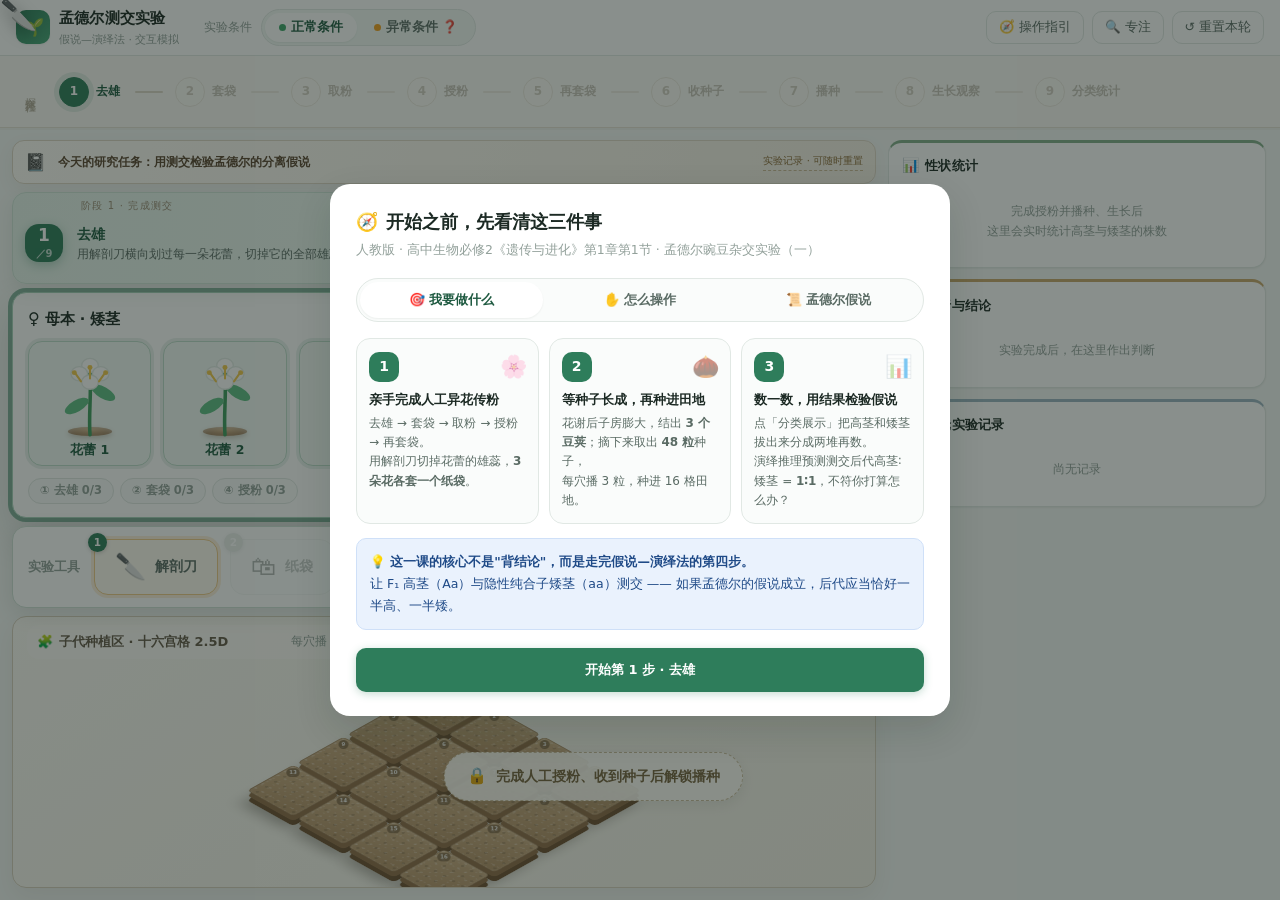
==== commit ccc3bd4d: "分类区豌豆尺寸自适应 + 田地放大 + 右栏加宽 起因是课堂反馈：分类展示时某些屏幕比例上豌豆显得特别小；某些屏幕上土地区域特别小。 三处根因互不相同，但本质相同 —— 容器在变，内容尺寸却被写死了。" ====
--- a/index.html
+++ b/index.html
@@ -176,7 +176,10 @@
    主区
    ============================================================ */
 main{
-  height:calc(100% - 118px);display:grid;grid-template-columns:1fr 340px;gap:12px;padding:12px;
+  /* 右栏 340 → 380px：三张卡片（性状统计 / 分析与结论 / 本轮实验记录）在 340px 下
+     统计表的"株数"列和结论区的长句都偏挤，wrap 出来的断行很碎。加宽 40px 后
+     正文几乎不再折行，和田地之间也不至于失衡。1180px 以下的一档同步加到 320px。 */
+  height:calc(100% - 118px);display:grid;grid-template-columns:1fr 380px;gap:12px;padding:12px;
 }
 body.zen main{grid-template-columns:1fr}
 body.zen .side{display:none}
@@ -553,10 +556,20 @@
 .sortcol-hd .nm{font-size:12.5px;font-weight:800;display:flex;align-items:center;gap:6px;color:var(--t1)}
 .sortcol-hd .n{font-size:11.5px;font-weight:700;color:var(--t3);line-height:1;letter-spacing:.3px}
 .sortcol-hd .n small{font-size:10.5px;font-weight:700;color:var(--t3);margin-left:2px}
-/* 8 列 × 3 行 = 24 株恰好摆满，高矮放在同一行尺度下直接可比 */
+/* 8 列 × 3 行 = 24 株恰好摆满，高矮放在同一行尺度下直接可比。
+   ⚠️ 列数与格高由 layoutSortGrid() 动态写入 --scols / --scell，原因见该函数注释：
+   豌豆 SVG 的 viewBox 是 40×84（细高型），格子一旦接近正方，
+   preserveAspectRatio="meet" 就会按高度贴合、宽度只用掉 47.6% —— 也就是
+   "格子越扁、豌豆越小"。固定 8 列在 1920×720 这类超宽屏上只能吃到格宽的 25.9%。
+   --scell 用固定 px（而不是 1fr）是为了让**两堆格子高度一致**：
+   高茎 3 行、矮茎 2 行时若各自 1fr，格高会差一倍，矮茎就被"放大"了，
+   违背"同一把尺子"的教学前提。 */
 .sortgrid{
-  display:grid;grid-template-columns:repeat(8,1fr);grid-auto-rows:1fr;gap:4px 2px;
-  align-content:stretch;flex:1 1 auto;min-height:0;overflow:hidden;
+  display:grid;
+  grid-template-columns:repeat(var(--scols,8),minmax(0,1fr));
+  grid-auto-rows:var(--scell,1fr);
+  gap:4px 2px;
+  align-content:start;flex:1 1 auto;min-height:0;overflow:hidden;
 }
 .ps{position:relative;min-width:0;min-height:0;opacity:0}
 .ps svg{width:100%;height:100%;display:block;overflow:visible}
@@ -854,16 +867,22 @@
 /* ------- 第 6–8 步：实验台收窄，把高度全让给田地 -------
    播种 / 生长 / 看结果这三个阶段，人眼盯的是 48 株子代的分布，
    操作台的使命已经结束 → 亲本卡压成一条"亲本速览"，指令卡和工具架同步瘦身。
-   腾出的 ~160px 全部给田地：--fs 从 0.81 涨到 ~1.16，苗和地块都明显变大。 */
+   腾出的高度全部给田地：--fs 明显变大，苗和地块同步放大。
+   ⚠️ 亲本卡这一条的下限可以直接压到 44px：横排之后卡片里只剩
+   ".pcard-hd（♀/♂ 标题 + 基因型芯片）" 和 ".pflags（进度芯片）"两件小东西，
+   本身高不到 24px，加上下内边距 8px 也只有 32px —— 54px 的下限是在白留空。
+   ⚠️ 但不能再往下压：低于 40px 时 .pflag 的 10.5px 文字会顶到卡片圆角上，
+   而且矮屏（≤740px 高）下这一行还被 A/B 级压缩档二次收紧，需要留出余量。 */
 body.grown .parents{gap:10px}
 body.grown .pcard{
-  flex-direction:row;align-items:center;gap:14px;padding:6px 14px;min-height:54px;
+  flex-direction:row;align-items:center;gap:14px;padding:4px 14px;min-height:44px;
 }
 body.grown .pcard-hd{margin-bottom:0;flex:0 0 auto;gap:8px}
 body.grown .pbody{min-height:0;flex:1 1 auto;align-items:center;gap:10px}
 /* 第 7 步起操作台使命结束：花枝整体收起，亲本卡只留一行状态芯片 */
 body.grown .blooms{display:none}
 body.grown .pflags{margin-top:0;flex:0 0 auto}
+body.grown .pflag{font-size:10.5px;padding:2px 9px}
 body.grown .cue{padding:7px 14px;gap:11px}
 body.grown .cue-num{width:32px;height:32px;font-size:15px;border-radius:10px}
 body.grown .cue-num i{display:none}
@@ -883,8 +902,17 @@
 /* ============================================================
    响应式
    ============================================================ */
+/* 大屏档：1760px 以上右栏加到 440px。
+   这类屏幕上田地早已**被高度卡住**（--fs 由 ch/H 决定，宽度再多也放不大），
+   主区多出来的宽度全是死白；把右栏加宽反而是更均衡的分配，
+   结论卡的长句也不必再折行。 */
+@media (min-width:1760px){
+  main{grid-template-columns:1fr 440px}
+}
 @media (max-width:1180px){
-  main{grid-template-columns:1fr 300px}
+  /* 这一档同步加宽（300 → 320）：主区此时已经偏窄，右栏再给 380 会让田地吃亏，
+     所以只小幅跟一档，保住"侧栏不再挤"的观感又不与田地争空间。 */
+  main{grid-template-columns:1fr 320px}
   .brand p{display:none}
   body.ops .bloom{--sh:100px;--bh:45px;padding:19px 5px 6px}
 }
@@ -1749,7 +1777,14 @@
   const dia = gw * Math.SQRT2;                                     // 菱形对角线
   const W = dia + 24;                                              // 视觉宽
   const H = dia * ISO_COS + 34;                                    // 视觉高（含顶端植株抬头）
-  const fs = Math.max(0.22, Math.min(1.3, Math.min(cw / W, ch / H)));
+  /* fs 取 min(宽比, 高比) —— 这个值本身就等于"刚好装满容器"的缩放。
+     上限曾经写死 1.3，本意是防止大屏上田地过分放大；但实测它才是
+     "大屏上土地区域显小"的主因：2560×1440 第 8 步容器 2158×945，
+     算出来该给 2.235，被 1.3 砍掉后田地只占了容器高度的 56.5%，
+     横向更只占 42.2% —— 一个四六不靠的尺寸，四周全是死白。
+     这里把上限放宽到 2.0，让"应该多大就多大"。下限 0.22 保留：
+     矮屏（1280×720 的操作态）算出来只有 0.252，再小就看不清格子了。 */
+  const fs = Math.max(0.22, Math.min(2.0, Math.min(cw / W, ch / H)));
   elFieldZoom.style.setProperty('--fs', fs.toFixed(3));
 }
 
@@ -1796,6 +1831,83 @@
     map[pl.dataset.i + '-' + pl.dataset.n] = { x: r.left + r.width / 2, y: r.top + r.height / 2, h: r.height };
   });
   return map;
+}
+
+/* 分类区列数自适应 —— 决定"同一把尺子"能画多大
+   ────────────────────────────────────────────────
+   分类区的豌豆是 viewBox="0 0 40 84" 的细高型（宽∶高 ≈ 1∶2.1），
+   而 .sortgrid 是"列数 × 由株数推导的行数"。两者一旦错配就白白浪费面积：
+     · 格子接近正方（高/宽 ≈ 1）→ SVG 按高度贴合，宽度只用掉 47.6%
+     · 格子更扁（高/宽 < 1）→ 更糟：1920×720 上只用到格宽的 25.9%
+   所以列数必须**跟着容器形状走**，写死 8 列只在 1440×900 附近恰好合适。
+   容器越扁 → 列数越多 → 格子越窄越高 → 豌豆越大。
+
+   评分直接用 SVG 的真实缩放因子 sc = min(格宽/40, 格高/84)，
+   它正比于豌豆的最终像素尺寸，取最大者即"豌豆最大"。
+
+   ⚠️ 两堆必须共用同一个列数：高矮要放在同一尺度下比较，
+   列数不同 → 格宽不同 → 基准就变了。
+   ⚠️ 优先选能**整除株数**的列数（否则最后一行缺角很难看）；
+   实在没有整除项时才退让，此时按"最大行数"算格高，
+   两堆格子仍然同高 —— 这也顺带修掉了原实现的一个隐患：
+   原来 grid-auto-rows:1fr + align-content:stretch 会让每堆各自均分自己的高度，
+   高茎 3 行、矮茎 2 行时格高相差一倍，矮茎等于被偷偷放大了。 */
+function layoutSortGrid(){
+  if (!elSortWrap) return;
+  const wrap = elSortWrap.querySelector('.sortcols');
+  if (!wrap) return;
+  const grids = wrap.querySelectorAll('.sortgrid');
+  if (!grids.length) return;
+
+  /* 手机端（≤720px）在 CSS 里已把分类区改成"上下两堆 + 固定 6 列 + 撑高到 650px 滚动"，
+     那套规则更合理（可以溢出到视口外滚动，不必硬挤在一屏里），交还给 CSS。 */
+  if (window.innerWidth <= 720){
+    Array.prototype.forEach.call(grids, function(g){
+      g.style.removeProperty('--scols'); g.style.removeProperty('--scell');
+    });
+    return;
+  }
+
+  /* 测量必须**绕开 transform**：.sortwrap 有一条 scale(.975) → none 的过渡，
+     getBoundingClientRect 在过渡期间读到的是插值尺寸，会把结果带偏。
+     offsetWidth/offsetHeight 是布局尺寸，不受 transform 影响。 */
+  const col = wrap.querySelector('.sortcol');
+  const hd = col && col.querySelector('.sortcol-hd');
+  if (!col || !hd) return;
+  const cs = getComputedStyle(col), hcs = getComputedStyle(hd);
+  const availW = col.offsetWidth
+    - parseFloat(cs.paddingLeft) - parseFloat(cs.paddingRight)
+    - parseFloat(cs.borderLeftWidth) - parseFloat(cs.borderRightWidth);
+  const availH = col.offsetHeight
+    - parseFloat(cs.paddingTop) - parseFloat(cs.paddingBottom)
+    - parseFloat(cs.borderTopWidth) - parseFloat(cs.borderBottomWidth)
+    - hd.offsetHeight - (parseFloat(hcs.marginBottom) || 0);
+  if (availW < 40 || availH < 40) return;
+
+  const counts = [];
+  Array.prototype.forEach.call(grids, function(g){ if (g.children.length) counts.push(g.children.length); });
+  if (!counts.length) return;
+  const nmax = Math.max.apply(null, counts);
+
+  const GX = 2, GY = 4;                        // 与 .sortgrid 的 gap:4px 2px 对齐
+  let best = null;
+  for (let c = 4; c <= Math.min(nmax, 24); c++){
+    const rows = Math.max.apply(null, counts.map(function(n){ return Math.ceil(n / c); }));
+    if (rows > 8) continue;                    // 行数再多就细成一条线了
+    const cw = (availW - GX * (c - 1)) / c;
+    const ch = (availH - GY * (rows - 1)) / rows;
+    if (cw < 10 || ch < 10) continue;
+    const sc = Math.min(cw / 40, ch / 84);
+    const exact = counts.every(function(n){ return n % c === 0; });
+    const score = sc * (exact ? 1 : 0.72);     // 不整除：扣分但不禁止
+    if (!best || score > best.score + 1e-6) best = { c: c, score: score, ch: ch };
+  }
+  if (!best) return;
+
+  Array.prototype.forEach.call(grids, function(g){
+    g.style.setProperty('--scols', best.c);
+    g.style.setProperty('--scell', best.ch.toFixed(1) + 'px');
+  });
 }
 
 function renderSort(){
@@ -1844,6 +1956,11 @@
       + '<span class="sep"></span>'
       + '<span class="it ratio">比例 <b>' + simplify(tall.length, dwarf.length) + '</b></span>'
     + '</div>';
+
+  /* 生成 HTML 后**同步**定列数，不能推到 rAF：
+     toggleSort() 紧接着就调用 flyFromField()，它要读 .ps 的最终 rect 当飞行终点。
+     这里读 offsetWidth/offsetHeight 会触发一次同步 reflow，开销可忽略（只在开启分类时跑）。 */
+  layoutSortGrid();
 }
 
 /* 点击「分类展示」：
@@ -3061,13 +3178,15 @@
 let fitTimer = 0;
 function relayout(){
   window.clearTimeout(fitTimer);
-  fitTimer = window.setTimeout(function(){ fitField(); updateGuide(); }, 90);
+  /* 分类区的列数取决于容器的宽高比，所以视口一变就得重算。
+     放在 fitField() 之后：先让田地定好缩放，再按最终布局排分类格。 */
+  fitTimer = window.setTimeout(function(){ fitField(); layoutSortGrid(); updateGuide(); }, 90);
 }
 window.addEventListener('resize', relayout);
 window.addEventListener('orientationchange', relayout);
 window.addEventListener('scroll', function(){ updateGuide(); }, true);
 if (window.ResizeObserver){
-  try { new ResizeObserver(function(){ fitField(); }).observe(elFieldStage); } catch(err){}
+  try { new ResizeObserver(function(){ fitField(); layoutSortGrid(); }).observe(elFieldStage); } catch(err){}
 }
 
 /* ==========================================================================
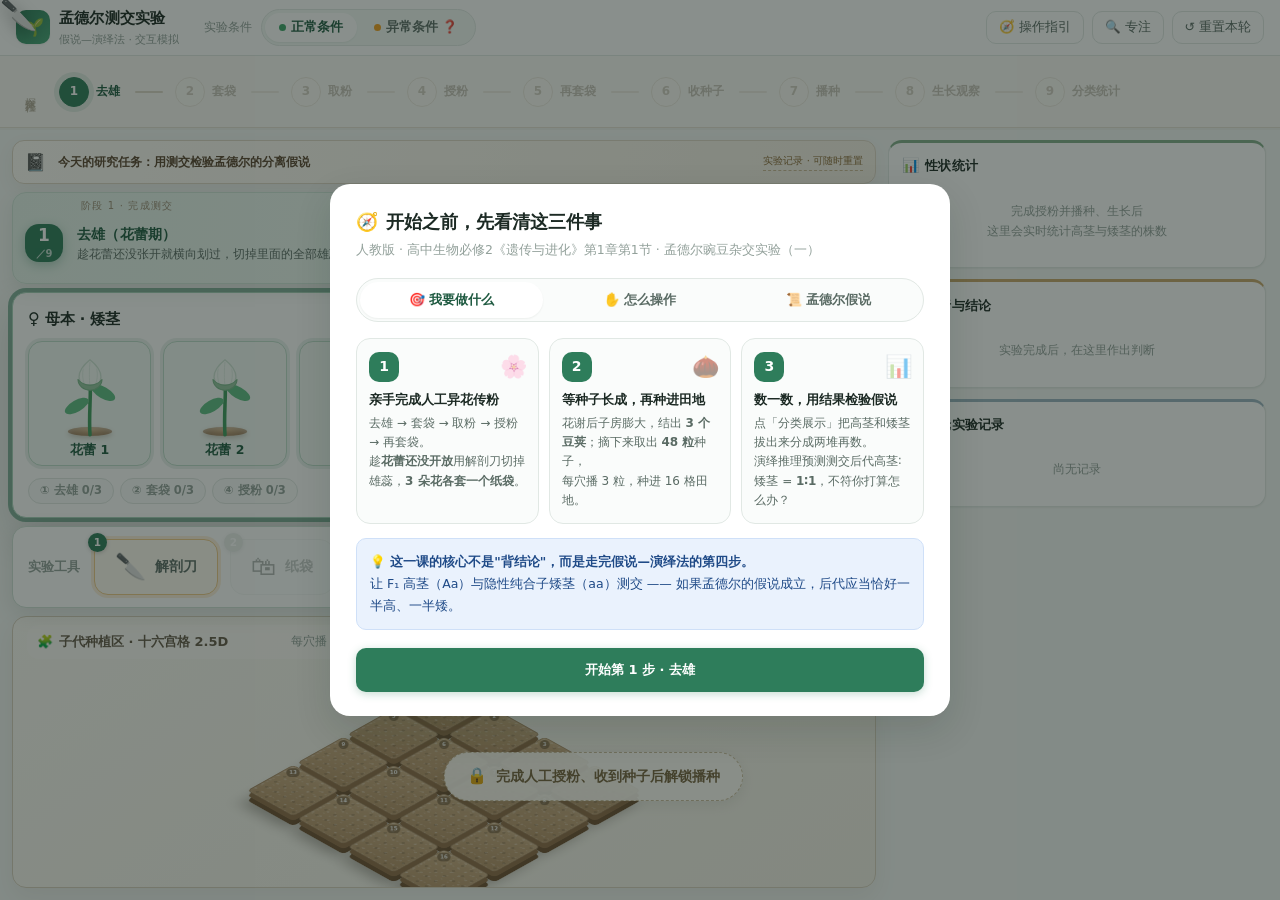
==== commit 402073a2: "花期两态：去雄的对象改为花蕾（未开放），花开时点改到揭袋 课堂反馈：文案写着"豌豆闭花受粉、必须在花蕾期去雄"，画面上却是一朵点开的 四瓣花 —— 学生读到的和看到的自相矛盾。这是内容正确性问题，不是" ====
--- a/index.html
+++ b/index.html
@@ -361,6 +361,15 @@
 .bloom .anthers{transform-box:fill-box;transform-origin:50% 10%;transition:.2s}
 .bloom.cut .anthers{animation:antherFall .62s cubic-bezier(.4,0,.6,1) forwards}
 @keyframes antherFall{to{transform:translateY(30px) rotate(42deg);opacity:0}}
+/* 花蕾被切开的一瞬：花冠转半透明，把藏在里面的雄蕊透出来。
+   花冠若始终不透明，"切掉的到底是什么"就完全看不见 —— 而花蕾期去雄的全部意义，
+   恰恰在于"趁雄蕊还包在花苞里、花粉还没散开就把它去掉"。
+   ⚠️ 透明度要压到 .24 才看得出（一度只给到 .34，实拍下来和原样几乎没区别）。
+   收尾必须回到 1：动画 620ms 结束时若停在半透明，紧接着 780ms 的整块重绘
+   （justCut 复位 → 换成"无雄蕊 + 切口痕"的常态花蕾）会造成一次可见的跳变。 */
+.bloom .budcap{transition:opacity .2s}
+.bloom.cut .budcap{animation:budCapClear .62s ease forwards}
+@keyframes budCapClear{0%,22%{opacity:1}66%{opacity:.24}100%{opacity:1}}
 .bloom .pollenmark{opacity:0;transform-box:fill-box;transform-origin:center;transition:.25s}
 .bloom.pollenOn .pollenmark{opacity:1}
 .bloom.smeared .pollenmark{animation:pollenPop .45s cubic-bezier(.2,.9,.3,1.5) both}
@@ -391,6 +400,16 @@
   0%{transform:none;opacity:1}
   55%{transform:translateY(5px) scale(.86) rotate(6deg);opacity:.65}
   100%{transform:translateY(16px) scale(.34) rotate(14deg);opacity:0}
+}
+/* 揭袋即绽放：花蕾在纸袋取下的一瞬间张开（延时摄影式的开花）。
+   transform-origin 压在花萼附近，看起来像"从花托里撑开"，而不是整朵原地放大。
+   ⚠️ 只对**刚揭袋的那一朵**生效（.opening 由 justOpen 临时加、660ms 后撤），
+   否则任何一次 renderParents() 都会让整片花重播一遍开瓣动画。 */
+.bloom.opening .bhead > svg{transform-origin:50% 80%;animation:petalOpen .6s cubic-bezier(.2,.9,.3,1.25) both}
+@keyframes petalOpen{
+  0%{transform:scale(.62,.72);opacity:.45}
+  58%{transform:scale(1.08,1.05);opacity:1}
+  100%{transform:none}
 }
 /* 种子盆被投入豆荚时蹦一下 */
 .tool[data-tool="seed"].shake{animation:toolShake .42s cubic-bezier(.3,.02,.2,1)}
@@ -1119,7 +1138,7 @@
       <div class="cue-num" id="cueNum">1<i>／8</i></div>
       <div class="cue-body">
         <div class="cue-t" id="cueTitle">去雄</div>
-        <div class="cue-s" id="cueSub">用镊子横向划过花蕾，剪除全部雄蕊</div>
+        <div class="cue-s" id="cueSub">趁花蕾还没张开，横向划过切掉藏在里面的雄蕊</div>
       </div>
       <div class="cue-ges" id="cueGes">
         <span class="gi" id="cueGesIco">✂️</span>
@@ -1257,7 +1276,7 @@
       <div class="task3">
         <div class="tk"><span class="tkg">🌸</span><div class="tkn">1</div>
           <div class="tkt">亲手完成人工异花传粉</div>
-          <div class="tks">去雄 → 套袋 → 取粉 → 授粉 → 再套袋。<br/>用解剖刀切掉花蕾的雄蕊，<b>3 朵花各套一个纸袋</b>。</div></div>
+          <div class="tks">去雄 → 套袋 → 取粉 → 授粉 → 再套袋。<br/>趁<b>花蕾还没开放</b>用解剖刀切掉雄蕊，<b>3 朵花各套一个纸袋</b>。</div></div>
         <div class="tk"><span class="tkg">🌰</span><div class="tkn">2</div>
           <div class="tkt">等种子长成，再种进田地</div>
           <div class="tks">花谢后子房膨大，结出 <b>3 个豆荚</b>；摘下来取出 <b>48 粒</b>种子，<br/>每穴播 3 粒，种进 16 格田地。</div></div>
@@ -1323,9 +1342,9 @@
 /* gesture: sweepX 横向切割 | drag 拖拽 | lift 向上滑动 | tap 点击 */
 const STEP_DEFS = [
   { k:'emas',  n:'去雄',     gesture:'sweepX', gle:'🔪', gtx:'横向切割',
-    title:'去雄', sub:'用解剖刀横向划过每一朵花蕾，切掉它的全部雄蕊（豌豆闭花受粉，必须在花蕾期操作）' },
+    title:'去雄（花蕾期）', sub:'趁花蕾还没张开就横向划过，切掉里面的全部雄蕊 —— 豌豆闭花受粉，等开花就晚了' },
   { k:'bag',   n:'套袋',     gesture:'drag',   gle:'🛍', gtx:'逐朵拖拽',
-    title:'套袋', sub:'把纸袋依次拖到花朵上 —— 3 朵花要分别套 3 次，隔离外来花粉' },
+    title:'套袋', sub:'把纸袋依次拖到 3 个花蕾上 —— 每朵都要单独套一个，隔离外来花粉' },
   { k:'pollen',n:'取粉',     gesture:'sweepX', gle:'🖌', gtx:'横向划过',
     title:'蘸取花粉', sub:'在父本成熟的花药上横向划过，用毛笔把花粉刷下来（这朵花粉量足，不用拖工具）' },
   { k:'fert',  n:'授粉',     gesture:'lift',   gle:'⬆️', gtx:'上滑 / 横划',
@@ -1493,35 +1512,84 @@
     + '<circle cx="20" cy="' + (topY + 3) + '" r="3.4" fill="#C7E9D5" stroke="' + c.stem + '" stroke-width="1.2"/></svg>';
 }
 
-function svgBloom(state, showPollen){
-  // state: 'intact'（带雄蕊）| 'emas'（已去雄，雄蕊已剪除）
+/* 豌豆花有两种形态：**花蕾（闭合）**与**绽放（四瓣张开）**。
+   这不是装饰 —— 豌豆是严格闭花受粉植物，花蕾里花药就已包好，等花瓣张开往往自花授粉已经完成。
+   所以"去雄"的视觉对象**必须是花蕾**，画成开放的花等于在动作里传递错误信息。
+     bud = true  → 闭合花苞：雄蕊藏在花冠内，切开时花冠转半透明把雄蕊露出来（见 .bloom.cut .budcap），
+                   切完留下一道横向切口痕，花冠仍是闭合的 —— 去雄并不会让花提前开放。
+     bud = false → 四瓣绽放（默认）：父本取粉期、母本授粉期使用。
+   state: 'intact'（带雄蕊）| 'emas'（已去雄，雄蕊已剪除） */
+function svgBloom(state, showPollen, bud){
   let s = '<svg viewBox="0 0 40 32">';
-  s += '<g>'
-    + '<ellipse cx="20" cy="8" rx="7" ry="6" fill="#FFFFFF" stroke="#E2EBE6" stroke-width="1.1"/>'
-    + '<ellipse cx="11" cy="15" rx="7" ry="6" fill="#FFFFFF" stroke="#E2EBE6" stroke-width="1.1"/>'
-    + '<ellipse cx="29" cy="15" rx="7" ry="6" fill="#FFFFFF" stroke="#E2EBE6" stroke-width="1.1"/>'
-    + '<ellipse cx="20" cy="22" rx="7" ry="6" fill="#FFFFFF" stroke="#E2EBE6" stroke-width="1.1"/>'
-    + '</g>';
-  if (state === 'intact'){
-    s += '<g class="anthers">'
-      + '<g stroke="#F2C94C" stroke-width="1.7" stroke-linecap="round">'
-      + '<line x1="20" y1="19" x2="20" y2="10.5"/>'
-      + '<line x1="27.6" y1="21.4" x2="32.2" y2="14.8"/>'
-      + '<line x1="12.4" y1="21.4" x2="7.8" y2="14.8"/></g>'
-      + '<circle cx="20" cy="9.6" r="2.1" fill="#F2C94C"/>'
-      + '<circle cx="33.2" cy="14" r="2.1" fill="#F2C94C"/>'
-      + '<circle cx="6.8" cy="14" r="2.1" fill="#F2C94C"/>'
+
+  if (!bud){
+    /* ── 绽放态：四瓣花冠 ── */
+    s += '<g>'
+      + '<ellipse cx="20" cy="8" rx="7" ry="6" fill="#FFFFFF" stroke="#E2EBE6" stroke-width="1.1"/>'
+      + '<ellipse cx="11" cy="15" rx="7" ry="6" fill="#FFFFFF" stroke="#E2EBE6" stroke-width="1.1"/>'
+      + '<ellipse cx="29" cy="15" rx="7" ry="6" fill="#FFFFFF" stroke="#E2EBE6" stroke-width="1.1"/>'
+      + '<ellipse cx="20" cy="22" rx="7" ry="6" fill="#FFFFFF" stroke="#E2EBE6" stroke-width="1.1"/>'
       + '</g>';
+    if (state === 'intact'){
+      s += '<g class="anthers">'
+        + '<g stroke="#F2C94C" stroke-width="1.7" stroke-linecap="round">'
+        + '<line x1="20" y1="19" x2="20" y2="10.5"/>'
+        + '<line x1="27.6" y1="21.4" x2="32.2" y2="14.8"/>'
+        + '<line x1="12.4" y1="21.4" x2="7.8" y2="14.8"/></g>'
+        + '<circle cx="20" cy="9.6" r="2.1" fill="#F2C94C"/>'
+        + '<circle cx="33.2" cy="14" r="2.1" fill="#F2C94C"/>'
+        + '<circle cx="6.8" cy="14" r="2.1" fill="#F2C94C"/>'
+        + '</g>';
+    } else {
+      /* 已去雄：雄蕊被切掉，但**雌蕊还在**——这才是去雄的真实结果，
+         也是接下来授粉的作用部位（花粉落在柱头上）。
+         只画一个空洞的虚线圈会让人以为整朵花被掏空了，也不利于理解"为什么还要授粉"。 */
+      s += '<g class="pistil">'
+        + '<circle cx="20" cy="15" r="5.6" fill="none" stroke="#CFE4D8" stroke-width="1.1" stroke-dasharray="3 2.4"/>'
+        + '<line x1="20" y1="19" x2="20" y2="11.4" stroke="#8FCBA8" stroke-width="2.1" stroke-linecap="round"/>'
+        + '<circle cx="20" cy="10.6" r="2.7" fill="#B4E3C8" stroke="#7FC49A" stroke-width="1"/>'
+        + '</g>';
+    }
   } else {
-    /* 已去雄：雄蕊被切掉，但**雌蕊还在**——这才是去雄的真实结果，
-       也是接下来授粉的作用部位（花粉落在柱头上）。
-       只画一个空洞的虚线圈会让人以为整朵花被掏空了，也不利于理解"为什么还要授粉"。 */
-    s += '<g class="pistil">'
-      + '<circle cx="20" cy="15" r="5.6" fill="none" stroke="#CFE4D8" stroke-width="1.1" stroke-dasharray="3 2.4"/>'
-      + '<line x1="20" y1="19" x2="20" y2="11.4" stroke="#8FCBA8" stroke-width="2.1" stroke-linecap="round"/>'
-      + '<circle cx="20" cy="10.6" r="2.7" fill="#B4E3C8" stroke="#7FC49A" stroke-width="1"/>'
+    /* ── 花蕾态：闭合花苞 ──
+       绘制顺序即层级：雄蕊在最下 → 花冠盖住它 → 花萼托在最外。
+       静止时雄蕊完全不可见（花冠不透明），只有切割瞬间才透出来。 */
+    if (state === 'intact'){
+      s += '<g class="anthers">'
+        + '<g stroke="#F2C94C" stroke-width="1.5" stroke-linecap="round">'
+        + '<line x1="20" y1="20.8" x2="20" y2="12.2"/>'
+        + '<line x1="23" y1="19.6" x2="25.6" y2="14.2"/>'
+        + '<line x1="17" y1="19.6" x2="14.4" y2="14.2"/></g>'
+        + '<circle cx="20" cy="11.6" r="1.8" fill="#F2C94C"/>'
+        + '<circle cx="25.6" cy="13.8" r="1.5" fill="#F2C94C"/>'
+        + '<circle cx="14.4" cy="13.8" r="1.5" fill="#F2C94C"/>'
+        + '</g>';
+    }
+    /* 闭合花冠（budcap：切割时整块转半透明，让雄蕊露出来）
+       宽度定在 18.4 视觉单位（≈开放花的一半）：花蕾确实比盛开的花窄，
+       但不能窄到让学生以为"换了个物种"——两态的体量差要落在真实比例附近。 */
+    s += '<path class="budcap" d="M20 3.2 C15 7.2 10.8 12.8 10.8 17.6 C10.8 22.6 14.8 26.2 20 26.2 C25.2 26.2 29.2 22.6 29.2 17.6 C29.2 12.8 25 7.2 20 3.2 Z"'
+      + ' fill="#F5FCF7" stroke="#CFE3D6" stroke-width="1.1"/>';
+    /* 瓣缝：三条纵向浅线，交代"这是几片花瓣合起来的" */
+    s += '<g fill="none" stroke="#E1EEE6" stroke-width=".8">'
+      + '<path d="M20 5 C19.3 10.6 19.3 20.4 20 25"/>'
+      + '<path d="M14.3 10.6 C13.4 15 13.8 20.8 15.3 24"/>'
+      + '<path d="M25.7 10.6 C26.6 15 26.2 20.8 24.7 24"/>'
       + '</g>';
-  }
+    /* 花萼：底部绿色花托，包住花冠下沿 —— 花蕾期它占的比例明显大于盛开时，
+       所以做得比花冠略宽、颜色也更实，让"这还是个没张开的苞"一眼可辨。 */
+    s += '<path d="M9.9 19.8 C10.1 25 14.5 28.8 20 28.8 C25.5 28.8 29.9 25 30.1 19.8 C27.4 23 23.6 24.5 20 24.5 C16.4 24.5 12.6 23 9.9 19.8 Z"'
+      + ' fill="#95C6A2" stroke="#7AB78C" stroke-width=".9" stroke-linejoin="round"/>';
+    /* 已去雄：花蕾上留一道横向切口 —— 外形仍是闭合花蕾（去雄不改变花期），
+       但这道痕交代了"雄蕊已从这里被切走"。 */
+    if (state !== 'intact'){
+      s += '<g class="cutmark">'
+        + '<path d="M13.2 17.8 C16.7 16.6 23.3 16.6 26.8 17.8" fill="none" stroke="#D79C9C"'
+        + ' stroke-width="1.4" stroke-linecap="round" stroke-dasharray="2.3 2"/>'
+        + '</g>';
+    }
+  }
+
   if (showPollen){
     s += '<g class="pollenmark">'
       + '<circle cx="27" cy="10.5" r="3" fill="#F0A020"/>'
@@ -1626,7 +1694,7 @@
   const podLeft  = POD_N - podCount();
 
   if (S.step === 1 && emasLeft > 0 && emasLeft < FLOWER_N){
-    sub = '已切掉 ' + (FLOWER_N - emasLeft) + ' 朵的雄蕊，还剩 ' + emasLeft + ' 朵 —— 继续用解剖刀横向划过去';
+    sub = '已切掉 ' + (FLOWER_N - emasLeft) + ' 朵花蕾的雄蕊，还剩 ' + emasLeft + ' 朵 —— 继续横向划过去';
   }
   if (S.step === 2 && bagLeft > 0 && bagLeft < FLOWER_N){
     sub = '已套好 ' + bagCount() + ' 朵，还剩 ' + bagLeft + ' 朵 —— 把纸袋再拖到下一朵花上（一朵一个袋子）';
@@ -1636,12 +1704,12 @@
   if (S.step === 3 && S.pollen <= 0){ ges = 'sweepX'; sub = '用毛笔从左向右横向划过父本花药，把花粉刷到笔尖上'; }
   if (S.step === 4 && bagCount() > 0){
     ges = 'lift';
-    sub = '还有 ' + bagCount() + ' 个纸袋罩着花 —— 按住纸袋向上滑动把袋子提起来（每个袋子都要揭）';
+    sub = '还有 ' + bagCount() + ' 个纸袋 —— 向上滑动把它提起来（每袋都要揭，一揭开的花蕾就会绽放）';
     mode = 'warn';
   } else if (S.step === 4){
     ges = 'sweepX';
     sub = fertLeft === FLOWER_N
-      ? '用带粉毛笔横向划过（或直接拖到）3 朵母本花，完成授粉'
+      ? '花蕾已经绽放 —— 用带粉毛笔横向划过（或直接拖到）这 3 朵花，完成授粉'
       : '已授粉 ' + (FLOWER_N - fertLeft) + ' 朵，还剩 ' + fertLeft + ' 朵';
   }
   if (S.step === 5 && bagLeft > 0 && bagLeft < FLOWER_N){
@@ -1676,7 +1744,7 @@
 }
 
 /* ---- 亲本 / 操作台 ---- */
-let justCut = -1, justSmeared = -1;      // 刚完成动作的花朵索引：只让发生变化的那一朵播放动画
+let justCut = -1, justSmeared = -1, justOpen = -1;   // 刚完成动作的花朵索引：只让发生变化的那一朵播放动画（justOpen = 刚揭袋绽放的那一朵）
 let justBagged = -1;
 let maturityTimer = null;
 
@@ -1699,6 +1767,14 @@
 function renderParents(){
   const podMode = S.step >= 6 && !S.maturing;  // 时间快进结束后：花 → 成熟豆荚
 
+  /* 花期时序（与真实豌豆杂交一一对应）：
+       第 1–3 步  母本处于**花蕾期** —— 去雄必须在花苞还没张开时做，否则花药已裂、自花授粉已成定局；
+       第 4 步    揭袋的那一刻花蕾绽放，随即授粉；
+       第 5–6 步  保持开放态 → 花谢结荚。
+     父本反过来：它就是要等到花开、花药成熟裂开，花粉才刷得下来，所以第 3 步起才绽放。 */
+  const motherOpen = S.step >= 4;
+  const fatherOpen = S.step >= 3;
+
   // 母本 3 根花枝
   elBlooms.innerHTML = S.flowers.map(function(f, i){
     const canEmas  = S.step === 1 && !f.emas;
@@ -1715,6 +1791,7 @@
     if (f.fert) cls.push('done', 'pollenOn');
     else if (f.emas) cls.push('done');
     if (justSmeared === i && f.fert) cls.push('smeared');
+    if (justOpen === i) cls.push('opening');   // 刚揭袋的那一朵才播开瓣动画
     if (canEmas || canBag || canUnbag || canFert) cls.push('cando');
 
     let head, tx;
@@ -1723,7 +1800,7 @@
         + svgPod() + '</div>';
       tx = S.podTaken[i] ? '已取种 ✓' : '豆荚 ' + (i + 1);
     } else {
-      head = '<div class="bhead">' + svgBloom(showAnthers ? 'intact' : 'emas', f.fert)
+      head = '<div class="bhead">' + svgBloom(showAnthers ? 'intact' : 'emas', f.fert, !motherOpen)
         + (f.bag ? '<span class="cover' + (canUnbag ? ' liftable' : '') + '"></span>' : '')
         + '</div>';
       tx = f.fert ? '已授粉 ✓' : (f.emas ? '已去雄 ✓' : '花蕾 ' + (i + 1));
@@ -1735,8 +1812,11 @@
   const got = S.pollen > 0;
   elAnthers.innerHTML = [0].map(function(i){
     const cls = (got ? 'done pollenOn' : '') + (S.step === 3 && !got ? ' cando' : '');
-    const head = '<div class="bhead">' + svgBloom(got ? 'emas' : 'intact', got) + '</div>';
-    return sprigHTML(head, cls, 'fflower', i, got ? '花粉已采集 ✓' : '成熟花药 ' + (i + 1));
+    const head = '<div class="bhead">' + svgBloom(got ? 'emas' : 'intact', got, !fatherOpen) + '</div>';
+    /* 父本第 1–2 步也是花蕾（和母本同一批花），第 3 步才开花散粉 ——
+       取粉之所以要等到这一步，正是因为花药必须先在开放的花里成熟裂开。 */
+    return sprigHTML(head, cls, 'fflower', i,
+      got ? '花粉已采集 ✓' : (fatherOpen ? '成熟花药 ' + (i + 1) : '花蕾 ' + (i + 1)));
   }).join('');
 
   // 状态徽标（逐项计数，让"套了 3 次袋"这件事在界面上可数）
@@ -2781,7 +2861,7 @@
   }, 780);
   const left = FLOWER_N - S.flowers.filter(function(f){ return f.emas; }).length;
   if (left > 0) toast('第 ' + (FLOWER_N - left) + ' 朵花蕊已切掉，还剩 ' + left + ' 朵', 'good', 'emas');
-  else { toast('✓ 3 朵花的雄蕊全部切除 —— 母本已无法自花传粉', 'good'); advance(2); }
+  else { toast('✓ 3 朵花蕾的雄蕊全部切除 —— 趁还没开花，母本已无法自花传粉', 'good'); advance(2); }
 }
 
 /* 套袋：一次只套一朵。3 朵花就得拖 3 次 —— 每朵花是独立的一株"隔离对象"，
@@ -2831,11 +2911,16 @@
   const f = S.flowers[i];
   if (S.step !== 4 || !f || !f.bag) return;   // 非授粉阶段静默忽略，避免误报
   f.bag = false;
+  /* 揭袋 = 花蕾绽放的时点（花被罩住时看不到变化，取下袋子才"开"）。
+     用临时索引而不是常驻 class：renderParents() 是整体重建 DOM，
+     常驻 class 会让每一次重绘都让整片花重播开瓣动画。 */
+  justOpen = i;
   syncBagged();
   renderParents(); renderCue(); renderTools(); clearDroppable(); updateGuide();
+  window.setTimeout(function(){ justOpen = -1; }, 660);
   const left = bagCount();
   if (left > 0) toast('第 ' + (FLOWER_N - left) + ' 个袋子已揭下，还剩 ' + left + ' 个', 'good', 'unbag');
-  else toast('3 个纸袋全部揭下 —— 现在用带粉毛笔横向划过 3 朵花授粉', 'good');
+  else toast('3 个纸袋全部揭下 —— 花蕾已经绽放，用带粉毛笔横向划过 3 朵花授粉', 'good');
 }
 
 /* 采收豆荚：把豆荚拖进种子盆，取出这一荚的 16 粒种子。
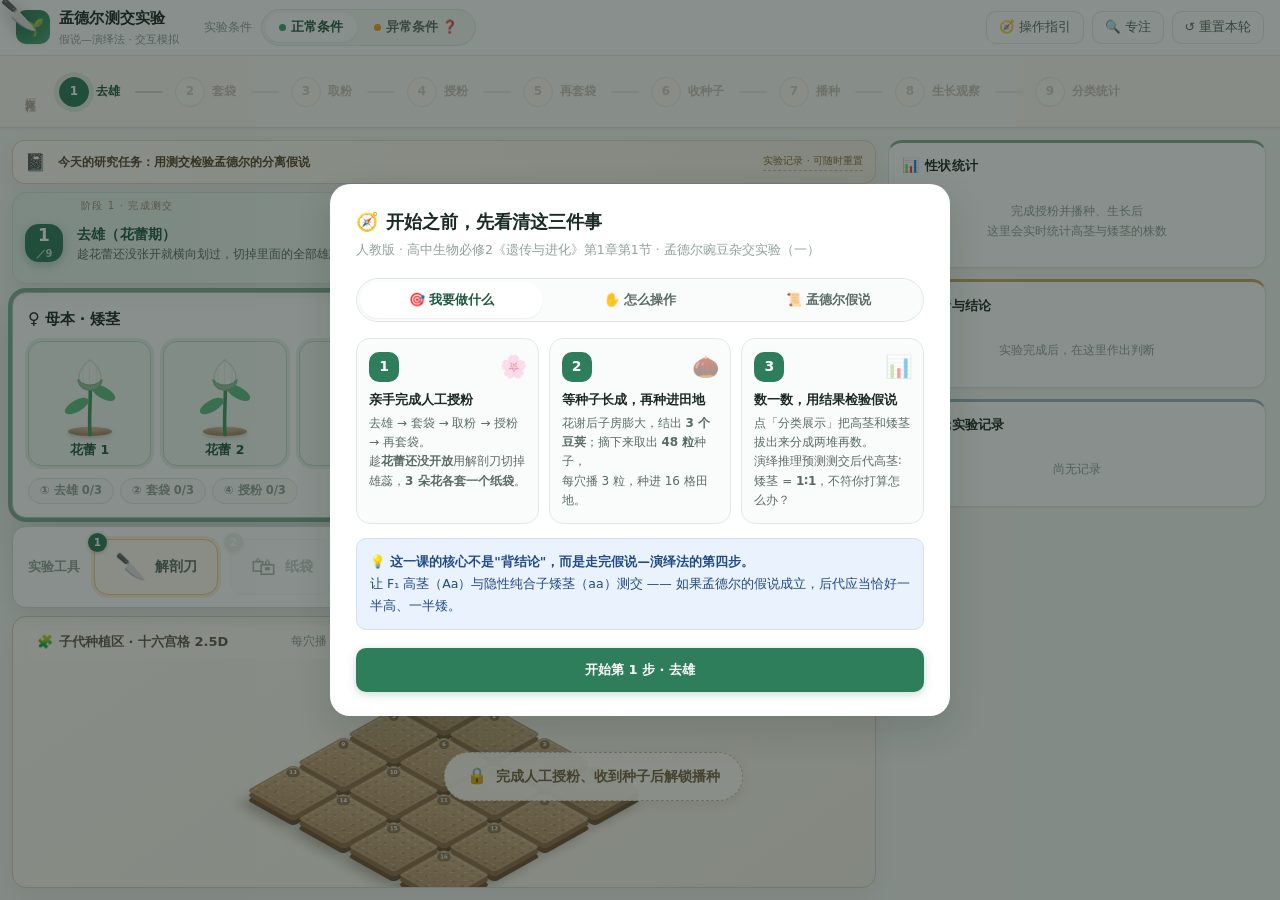
==== commit 7ffbe6b3: "文案：统一为「人工授粉」，替换「人工异花传粉」" ====
--- a/index.html
+++ b/index.html
@@ -1129,7 +1129,7 @@
 
     <div class="mission-strip" aria-label="研究任务">
       <div class="mission-mark">📓</div>
-      <div class="mission-copy"><b>今天的研究任务：用测交检验孟德尔的分离假说</b><span>亲手完成一次人工异花传粉，再用后代的表现和数量，判断假说是否得到支持。</span></div>
+      <div class="mission-copy"><b>今天的研究任务：用测交检验孟德尔的分离假说</b><span>亲手完成一次人工授粉，再用后代的表现和数量，判断假说是否得到支持。</span></div>
       <div class="mission-link">实验记录 · 可随时重置</div>
     </div>
 
@@ -1275,7 +1275,7 @@
     <div class="gpane on" data-pane="task">
       <div class="task3">
         <div class="tk"><span class="tkg">🌸</span><div class="tkn">1</div>
-          <div class="tkt">亲手完成人工异花传粉</div>
+          <div class="tkt">亲手完成人工授粉</div>
           <div class="tks">去雄 → 套袋 → 取粉 → 授粉 → 再套袋。<br/>趁<b>花蕾还没开放</b>用解剖刀切掉雄蕊，<b>3 朵花各套一个纸袋</b>。</div></div>
         <div class="tk"><span class="tkg">🌰</span><div class="tkn">2</div>
           <div class="tkt">等种子长成，再种进田地</div>
@@ -1617,7 +1617,7 @@
 
 /* 豆荚：花谢之后由子房发育而来，挂在同一根花梗的顶端 ——
    所以它出现在花头原来的位置（.bhead），只是换了个形态。
-   这一步是教材里"人工异花传粉 → 结出种子 → 下一代"的必要环节，
+   这一步是教材里"人工授粉 → 结出种子 → 下一代"的必要环节，
    跳过它直接播种，学生会丢失"这些种子是这个豆荚结出来的"这条因果链。 */
 function svgPod(){
   const c = PLANT_C;
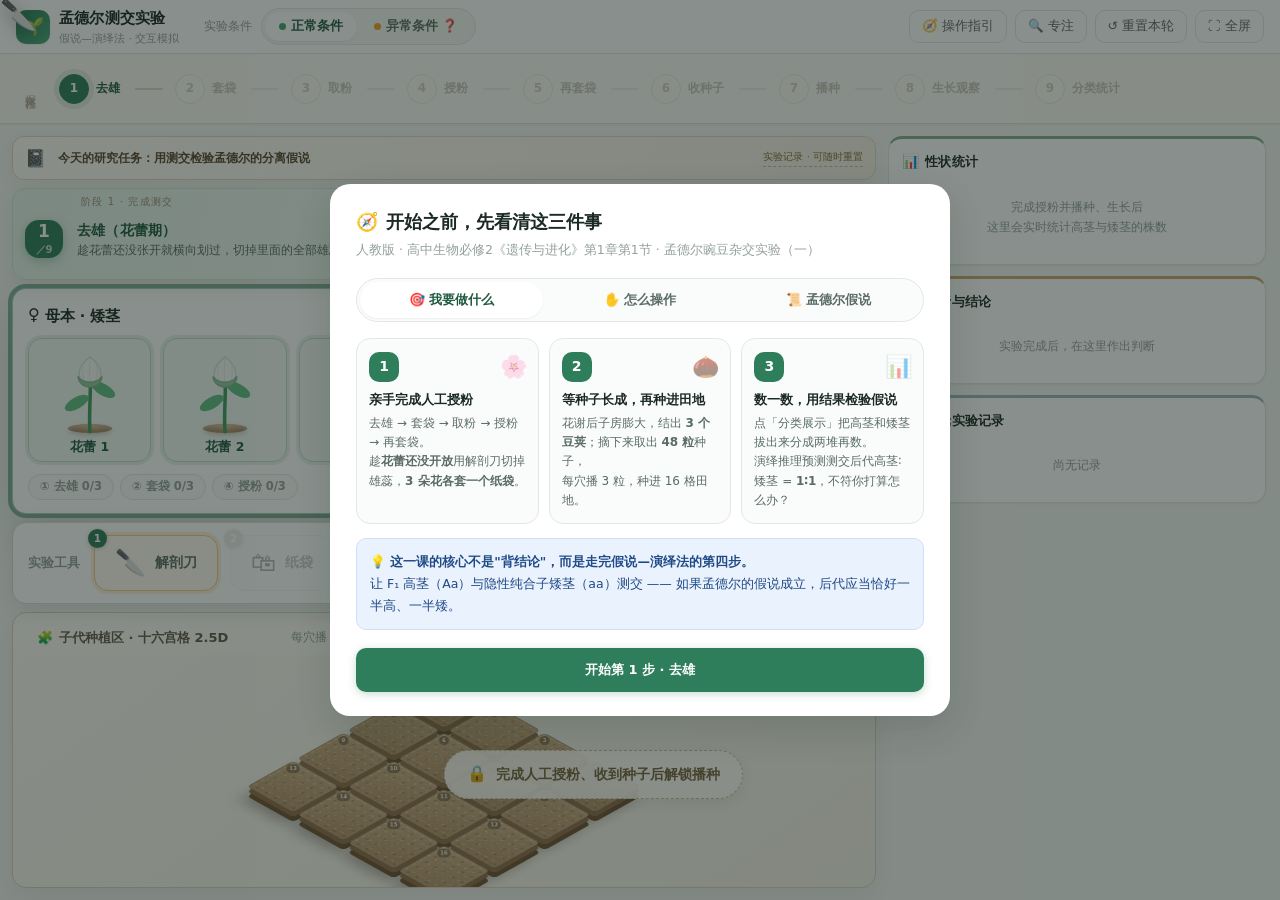
==== commit 993a696f: "适配华为擎云C5e(2000x1200)：修矮屏内容栈溢出 + 触屏加固 + 全屏按钮 + 弱GPU优化" ====
--- a/index.html
+++ b/index.html
@@ -28,16 +28,46 @@
   --sh1:0 1px 2px rgba(16,32,24,.06);
   --sh2:0 4px 14px rgba(16,32,24,.08);
   --sh3:0 14px 36px rgba(16,32,24,.14);
-  --font:"PingFang SC","Hiragino Sans GB","Microsoft YaHei","Noto Sans SC","Source Han Sans SC",system-ui,-apple-system,"Segoe UI",sans-serif;
+  /* "HarmonyOS Sans SC" 是华为平板（擎云 C5e 等）的系统字体，排在 PingFang 之后：
+     华为设备没有 PingFang → 落到自带字体（字形与字重最贴合系统）；
+     macOS/iOS 有 PingFang → 维持原样，不受影响。 */
+  --font:"PingFang SC","HarmonyOS Sans SC","Hiragino Sans GB","Microsoft YaHei","Noto Sans SC","Source Han Sans SC",system-ui,-apple-system,"Segoe UI",sans-serif;
   --mono:"SF Mono",ui-monospace,"JetBrains Mono",Menlo,Consolas,monospace;
 }
 *{box-sizing:border-box;-webkit-tap-highlight-color:transparent}
 html,body{height:100%}
+html{overscroll-behavior:none}
 body{
   margin:0;font-family:var(--font);background:var(--bg);color:var(--t1);
   font-size:14px;line-height:1.55;overflow:hidden;
   -webkit-font-smoothing:antialiased;
-}
+  /* ★★ 触屏 / 平板加固（目标机：华为擎云 C5e，2000×1200，Android+HarmonyOS）★★
+
+     ① display:flex 列 + main{flex:1 1 auto}
+        取代过去写死的「100% 减去 128px」：那个 128 把
+        「顶栏 56 + 步骤条 72」焊进公式，任何一档压缩改了顶栏/步骤条高度却忘了
+        同步 calc，就会整体错位或多出一条幽灵空白。改成 flex 后 main 自动吃掉
+        剩余高度，压缩档只改组件自身高度即可。
+
+     ② touch-action:manipulation
+        允许滚动与捏合，但**禁掉双击缩放** —— 演示时一旦双击放大，
+        整个固定屏布局就废了（正文会跑到视口外面，且 user-scalable=no 已禁捏合，
+        只剩双击这一条误触路径）。
+
+     ③ user-select:none + -webkit-touch-callout:none
+        触屏长按会弹出系统「选择/复制」菜单，**并把 pointer 流打断**
+        （后续 pointermove 不再派发），表现为拖到一半工具掉了。
+        本页没有需要选中的文本，全局禁掉最稳。
+
+     ④ overscroll-behavior:none
+        禁掉下拉刷新 / 边缘回弹，避免误触刷新把课堂进度清空。 */
+  display:flex;flex-direction:column;
+  overscroll-behavior:none;
+  touch-action:manipulation;
+  user-select:none;-webkit-user-select:none;-webkit-touch-callout:none;
+}
+/* 指令卡、结论卡允许选中，方便老师课上标重点（其余一律不可选） */
+.side .card,.cue-s{user-select:text;-webkit-user-select:text}
 button{font-family:inherit;font-size:inherit;color:inherit;border:0;background:none;cursor:pointer}
 .ico{font-style:normal}
 
@@ -146,11 +176,11 @@
 @media (max-width:720px){.mission-strip{min-height:52px}.side{order:3}}
 
 /* v2 layout overrides */
-main{height:calc(100% - 128px)}
+main{flex:1 1 auto;min-height:0;height:auto}
 .stage{grid-template-rows:auto auto auto minmax(0,1fr) auto;gap:9px}
 body.ops .stage{grid-template-rows:auto auto auto minmax(150px,1fr) auto}
 .cue{position:relative;padding-top:20px}.cue .phase-kicker{position:absolute;left:82px;top:6px}.cue .cue-num{margin-top:2px}.cue .cue-body{padding-top:3px}
-@media (max-width:980px){main{height:calc(100% - 128px)}}
+@media (max-width:980px){main{flex:1 1 auto;min-height:0;height:auto}}
 @media (max-width:720px){
   main,.stage,.mission-strip,.cue,.parents,.pcard,.fieldwrap,.tools{min-width:0;width:100%;max-width:100%}
   .cue .phase-kicker{left:72px}
@@ -179,7 +209,7 @@
   /* 右栏 340 → 380px：三张卡片（性状统计 / 分析与结论 / 本轮实验记录）在 340px 下
      统计表的"株数"列和结论区的长句都偏挤，wrap 出来的断行很碎。加宽 40px 后
      正文几乎不再折行，和田地之间也不至于失衡。1180px 以下的一档同步加到 320px。 */
-  height:calc(100% - 118px);display:grid;grid-template-columns:1fr 380px;gap:12px;padding:12px;
+  flex:1 1 auto;min-height:0;height:auto;display:grid;grid-template-columns:1fr 380px;gap:12px;padding:12px;
 }
 body.zen main{grid-template-columns:1fr}
 body.zen .side{display:none}
@@ -965,7 +995,10 @@
 #spotveil{display:none!important}
 .mission-strip{min-height:44px;height:44px;padding:6px 12px;border-radius:12px}
 .mission-mark{font-size:17px}.mission-copy b{font-size:12px}.mission-copy span{display:none}.mission-link{font-size:10px}
-main{height:calc(100% - 128px)}
+/* main 的高度改由 flex 决定（body 是 flex 列，main flex:1 1 auto）——
+   过去这里是「100% 减去 128px」，把顶栏 56 + 步骤条 72 焊死，
+   下面的矮屏压缩档一改顶栏高度就会与公式脱节。 */
+main{flex:1 1 auto;min-height:0;height:auto}
 /* ★ 权威网格定义（本块在文件最后，覆盖前面所有历史版本）★
    行序：① mission-strip ② cue ③ parents ④ tools ⑤ fieldwrap —— 共 5 行。
    删掉"先写下你的预测"面板后，原有的第 3 行（58px）已移除，释放的高度由末尾的
@@ -1002,7 +1035,7 @@
    .pcard padding=13/15、.bloom --sh=82、.pflags margin-top=10 特异性更高，
    只写基础态会被它们盖掉，等于没压。 */
 @media (min-width:981px) and (max-height:880px){
-  .stage,body.ops .stage{grid-template-rows:44px 92px auto auto minmax(150px,1fr)}
+  .stage,body.ops .stage{grid-template-rows:44px 92px auto auto minmax(138px,1fr)}
   .pcard,body.ops .pcard{padding:9px 12px}
   .pcard-hd,body.ops .pcard-hd{margin-bottom:5px}
   .bloom,body.ops .bloom{--sh:66px;--bh:32px;padding:10px 4px 4px}
@@ -1018,7 +1051,7 @@
    （改漏一处就会出现上面那个"花朵盖标题"），这里沿用同一档 190。
    压缩后合计 = 40 + 72 + 190 + 68 + 140 + 32 = 542 ≤ 568，田地实得约 170px。 */
 @media (min-width:981px) and (max-height:740px){
-  .stage,body.ops .stage{grid-template-rows:40px 72px auto auto minmax(140px,1fr)}
+  .stage,body.ops .stage{grid-template-rows:40px 72px auto auto minmax(100px,1fr)}
   .mission-strip{height:40px;min-height:40px;padding:4px 12px}
   .cue,body.ops .cue{padding:14px 12px 6px}
   .tools,body.ops .tools{padding:6px 12px}
@@ -1026,9 +1059,137 @@
   .fieldstage{min-height:76px}
 }
 
+/* ★★★ 矮屏档 · C 级（高度 ≤660px）★★★  目标机：华为擎云 C5e 横屏
+   ------------------------------------------------------------------
+   为什么必须再加一级：B 级（≤740px）之后**再无档位**，而实测
+     1143×590 内容栈 544 / 舞台 438 —— 溢出 106px
+     1000×510 内容栈 544 / 舞台 358 —— 溢出 186px
+   body 是 overflow:hidden，溢出部分**永久看不见**（不是"挤一点"，是整行消失）。
+
+   ⚠️ 这一级和 A/B 级的关键区别：**同时压缩顶栏与步骤条**。
+   过去 main 的高度写死 calc(100% - 128px)，改顶栏高度只会错位；
+   现在 body 是 flex 列，顶栏/步骤条矮下来，main 自动把高度让给舞台，
+   每改 1px 顶栏就是实打实的 1px 给田地。
+   本档合计腾出 56-46 + 72-50 = 32px。
+
+   ⚠️ .parents 的 min-height 必须 ≥ 压缩后亲本卡的硬需求
+     （padding 6/6 + .pcard-hd 21 + .bloom 81 + .pflags 21 ≈ 135），
+   定 142 留 7px 余量。定小了 .blooms 的 align-content:end 会把花朵
+   **向上顶出卡片盖住标题** —— 这个坑 A 级踩过，别再踩。 */
+@media (min-width:981px) and (max-height:660px){
+  .topbar{height:46px;padding:0 10px;gap:10px}
+  .steps{height:50px;padding:0 12px}
+  .stp .num{width:24px;height:24px;font-size:12px}
+  .stp .tx{font-size:10.5px}
+  .stage,body.ops .stage{grid-template-rows:32px 58px auto auto minmax(64px,1fr)}
+  .mission-strip{height:32px;min-height:32px;padding:2px 10px}
+  .mission-mark{font-size:14px}.mission-copy b{font-size:11px}
+  .cue,body.ops .cue{padding:10px 10px 4px}
+  .cue .phase-kicker{left:54px;top:3px;font-size:9px}
+  .cue-num{width:30px;height:30px;font-size:14px}
+  .cue-t{font-size:12.5px}.cue-s{font-size:10.5px}
+  .pcard,body.ops .pcard{padding:6px 9px}
+  .pcard-hd,body.ops .pcard-hd{margin-bottom:3px;font-size:11.5px}
+  .bloom,body.ops .bloom{--sh:50px;--bh:22px;padding:6px 3px 3px}
+  .pflags,body.ops .pflags{margin-top:3px}
+  .parents{min-height:142px}
+  .tools,body.ops .tools{padding:4px 10px}
+  .tool,body.ops .tool{min-height:40px;padding:5px 11px}
+  .fieldstage{min-height:64px}
+}
+
+/* ★ 矮屏档 · D 级（高度 ≤500px）★
+   到了这一档，物理分辨率 2000×1200 的平板要 dpr>2.4 或浏览器被放大很多倍才会命中，
+   属于兜底：宁可字小，也绝不让 body 的 overflow:hidden 把内容吃掉。
+   ⚠️ 顶栏只能压到 46px：下面「触屏命中区」把 .seg 撑到了 44px，
+      再矮就会让条件切换按钮顶出顶栏。省高度改从步骤条拿（50 → 42）。 */
+@media (min-width:981px) and (max-height:500px){
+  .topbar{height:46px;padding:0 8px;gap:8px}
+  .steps{height:42px;padding:0 10px}
+  .stp .num{width:20px;height:20px;font-size:11px}
+  .stp .tx{font-size:10px}.stp .line{width:12px;margin:0 3px}
+  .stage,body.ops .stage{grid-template-rows:28px 50px auto auto minmax(32px,1fr)}
+  .mission-strip{height:28px;min-height:28px;padding:1px 8px}
+  .mission-mark{font-size:12px}.mission-copy b{font-size:10.5px}
+  .cue,body.ops .cue{padding:8px 9px 3px}
+  .cue .phase-kicker{left:50px;top:2px;font-size:8.5px}
+  .cue-num{width:26px;height:26px;font-size:12.5px}
+  .cue-t{font-size:11.5px}.cue-s{font-size:10px}
+  .pcard,body.ops .pcard{padding:5px 8px}
+  .pcard-hd,body.ops .pcard-hd{margin-bottom:2px;font-size:11px}
+  .bloom,body.ops .bloom{--sh:42px;--bh:19px;padding:5px 3px 3px}
+  .pflags,body.ops .pflags{margin-top:2px}
+  .parents{min-height:126px}
+  .tools,body.ops .tools{padding:3px 8px}
+  .tool,body.ops .tool{min-height:36px;padding:4px 9px}
+  .fieldstage{min-height:32px}
+}
+
+/* ============================================================================
+   ★★ 触屏加固（华为擎云 C5e 等平板 / 一切 pointer:coarse 设备）★★
+   ----------------------------------------------------------------------------
+   实测基线（dpr1.5 横向）：顶栏按钮 37px、条件切换 33px、步骤点 30px
+   —— 全部低于 40px 的可用阈值。平板是「手指 + 大屏 + 课堂演示」，
+   误触一次就要重来，所以粗指针下一律抬到 38px+（步骤条 / 顶栏本身够高，装得下）。
+
+   ⚠️ 不要抬到 44px：.seg 的实高 = padding 3×2 + 按钮高 + 边框 2，
+      44px 按钮会把 .seg 撑到 52px，直接顶穿 C 档 46px 的顶栏。
+      这里用「.seg padding 收到 2px + 按钮 38px」→ .seg 实高 44px，正好卡住。
+   ============================================================================ */
+@media (pointer:coarse){
+  .ghost{padding:8px 14px;min-height:38px;display:inline-flex;align-items:center;justify-content:center}
+  .seg{padding:2px}
+  .seg button{padding:8px 15px;min-height:38px}
+  .stp{min-height:38px}
+  .gtab{padding:8px 12px;min-height:38px}
+  /* 田地是画笔（strokeMove）的作用面：不给 touch-action:none，
+     Android 会把拖动判定成滚动手势并派发 pointercancel，笔画直接断在起点。 */
+  .fieldstage{touch-action:none}
+}
+
+/* 触屏没有真正的 hover：:hover 会在点过一次后**一直粘住**，
+   而 .tool 的 hover 效果（描边+底色+上移 1px）与 .tool.sel 的选中态视觉接近，
+   拖动过的工具会看起来像"还被选中"，影响课堂判断。粗指针下复位。 */
+@media (hover:none){
+  .ghost:hover{background:var(--surface);border-color:var(--border);color:var(--t2)}
+  .ghost.on:hover{background:var(--brand-l);border-color:#BEDCCB;color:var(--brand-d)}
+  .tool:hover:not(.lock){border-color:var(--border);background:transparent;transform:none;box-shadow:none}
+  .gbtn:hover:not(:disabled){background:var(--brand);transform:none;box-shadow:none}
+  .gbtn.amber:hover:not(:disabled){background:#E89A18}
+  .gbtn.soft:hover:not(:disabled){background:var(--surface)}
+  .opt:hover:not(.locked){border-color:var(--border);background:transparent}
+  .gtab:hover{color:var(--t2)}
+}
+
+/* ============================================================================
+   ★ 竖屏提示（仅触屏 + 竖屏）★
+   实验台是 5:3 横屏版式：田地 / 母本父本 / 工具架必须同屏，
+   竖屏下 .stage 退化成手机堆叠布局，"同屏对照"这个教学效果就没了。
+   用 pointer:coarse 挡住桌面端"把窗口拉成竖长条"的误判。
+   ============================================================================ */
+.rot-hint{
+  display:none;position:fixed;inset:0;z-index:1400;
+  background:radial-gradient(120% 90% at 50% 0%,#2B4636,#16241C 70%);
+  color:#fff;flex-direction:column;align-items:center;justify-content:center;
+  gap:16px;text-align:center;padding:28px 24px;
+}
+.rot-ico{font-size:54px;line-height:1;animation:rotWobble 2s ease-in-out infinite}
+@keyframes rotWobble{0%,42%,100%{transform:rotate(0)}58%,92%{transform:rotate(-90deg)}}
+.rot-t{font-size:20px;font-weight:700;letter-spacing:.5px}
+.rot-s{font-size:13px;line-height:1.95;color:#BFD2C6;max-width:560px}
+@media (orientation:portrait) and (pointer:coarse){
+  .rot-hint{display:flex}
+}
+.rot-hint.skip{display:none!important}
+
+/* 平板上的全屏按钮：横屏顶部状态栏+地址栏会吃掉 90~120px，
+   而本页 body 是 overflow:hidden、永不滚动，地址栏也就永远不自动隐藏 ——
+   全屏是唯一能把这段高度抢回来的手段。 */
+#btnFull.on{background:var(--brand-l);border-color:#BEDCCB;color:var(--brand-d);font-weight:600}
+
 /* 手机端只压缩信息，不改变平板 / PC 的实验台结构 */
 @media (max-width:720px){
-  .topbar{position:relative;padding:8px 10px;gap:7px}.brand{gap:7px}.brand .logo{width:32px;height:32px}.brand h1{font-size:14px}.top-actions{margin-left:auto;gap:5px}.top-actions .ghost{padding:6px 8px;font-size:11px}.top-actions .ghost:first-child{font-size:0}.top-actions .ghost:first-child::before{content:'🧭';font-size:14px}.top-actions .ghost:nth-child(2){font-size:0}.top-actions .ghost:nth-child(2)::before{content:'⌕';font-size:17px}.top-actions .ghost:nth-child(3){font-size:0}.top-actions .ghost:nth-child(3)::before{content:'↺';font-size:16px}
+  .topbar{position:relative;padding:8px 10px;gap:7px}.brand{gap:7px}.brand .logo{width:32px;height:32px}.brand h1{font-size:14px}.top-actions{margin-left:auto;gap:5px}.top-actions .ghost{padding:6px 8px;font-size:11px}.top-actions .ghost:first-child{font-size:0}.top-actions .ghost:first-child::before{content:'🧭';font-size:14px}.top-actions .ghost:nth-child(2){font-size:0}.top-actions .ghost:nth-child(2)::before{content:'⌕';font-size:17px}.top-actions .ghost:nth-child(3){font-size:0}.top-actions .ghost:nth-child(3)::before{content:'↺';font-size:16px}.top-actions .ghost:nth-child(4){font-size:0}.top-actions .ghost:nth-child(4)::before{content:'⛶';font-size:16px}
   .cond{order:3;width:100%;margin:0;justify-content:center}.cond-label{font-size:10px}.seg button{padding:5px 10px;font-size:11px}
   .steps{height:52px;padding:8px 10px;scroll-snap-type:x proximity}.stp{scroll-snap-align:start}.stp .num{width:26px;height:26px}.stp .tx{font-size:11px}.stp .line{width:16px;margin:0 5px}
   .mission-strip{margin-bottom:0}.mission-copy b{font-size:11px}.mission-link{display:none}
@@ -1052,7 +1213,10 @@
 }
 .cover.liftable{will-change:transform,opacity;transition:transform .16s ease-out,opacity .16s ease-out}
 .parents{position:relative}
-.time-lapse{display:none;position:absolute;left:14px;right:14px;bottom:10px;z-index:12;align-items:center;gap:11px;padding:10px 12px;border-radius:14px;background:rgba(34,61,43,.94);color:#fff;box-shadow:0 12px 28px rgba(23,45,31,.28);backdrop-filter:blur(8px)}
+/* 去掉 backdrop-filter:blur(8px)：底色本身已经 94% 不透明，那层模糊在视觉上
+   几乎读不出来，却逼着 Adreno 610（骁龙 680）在时间流逝动画期间**每帧**重算一次
+   整块背景采样 —— 这是本页最容易掉帧的一处。 */
+.time-lapse{display:none;position:absolute;left:14px;right:14px;bottom:10px;z-index:12;align-items:center;gap:11px;padding:10px 12px;border-radius:14px;background:rgba(34,61,43,.94);color:#fff;box-shadow:0 12px 28px rgba(23,45,31,.28)}
 body.maturing .time-lapse{display:flex}.time-clock{width:34px;height:34px;border-radius:50%;display:grid;place-items:center;background:rgba(255,255,255,.12);font-size:22px;animation:clockSpin 2.4s linear infinite}@keyframes clockSpin{to{transform:rotate(360deg)}}
 .time-copy{flex:1;min-width:0}.time-copy b{display:block;font-size:12px}.time-copy span{display:block;font-size:10.5px;color:rgba(255,255,255,.72);margin:1px 0 5px}.time-copy i{display:block;height:5px;border-radius:9px;background:rgba(255,255,255,.14);overflow:hidden}.time-copy i em{display:block;height:100%;width:0;background:linear-gradient(90deg,#a8d98f,#f2c76f);border-radius:inherit;transition:width .12s linear}.time-lapse>strong{font-family:var(--mono);font-size:12px;white-space:nowrap;color:#f4d48d}
 .harvest-pot{display:none;position:absolute;left:50%;bottom:4px;transform:translateX(-50%);z-index:13;width:126px;height:67px;align-items:center;justify-content:flex-end;flex-direction:column;cursor:pointer;touch-action:none}
@@ -1069,7 +1233,11 @@
   62%{transform:translateX(-50%) translateY(3px) rotate(2deg)}
 }
 body.harvesting .tool[data-tool="seed"]{opacity:.28;pointer-events:none}
-.process-overlay{display:none;position:fixed;inset:0;z-index:1200;background:rgba(20,31,25,.72);backdrop-filter:blur(5px);align-items:center;justify-content:center;padding:24px}
+/* backdrop-filter:blur(5px) → 提高不透明度替代。
+   这个覆盖层是**满屏**的，而且出现的时机正是"时间流逝"动画播放期间，
+   全屏高斯模糊在 Adreno 610 上是最贵的一项；把不透明度从 .72 提到 .82
+   换取同样的"聚焦到卡片"的观感，代价几乎为零。 */
+.process-overlay{display:none;position:fixed;inset:0;z-index:1200;background:rgba(20,31,25,.82);align-items:center;justify-content:center;padding:24px}
 body.maturing .process-overlay,body.growing .process-overlay{display:flex;animation:processFade .25s ease-out both}@keyframes processFade{from{opacity:0}to{opacity:1}}
 .process-card{width:min(360px,92vw);padding:28px 28px 24px;border:1px solid rgba(255,255,255,.2);border-radius:24px;background:linear-gradient(145deg,#294638,#172d23);color:#fff;text-align:center;box-shadow:0 24px 70px rgba(0,0,0,.32)}
 .process-clock{position:relative;width:116px;height:116px;margin:0 auto 18px;border-radius:50%;background:#f5edda;border:7px solid #d8c69b;box-shadow:inset 0 0 0 5px #fffaf0,0 8px 22px rgba(0,0,0,.22);animation:clockFloat 2.4s ease-in-out infinite}@keyframes clockFloat{50%{transform:translateY(-4px) rotate(2deg)}}
@@ -1117,6 +1285,7 @@
     <button class="ghost" id="btnHypo">🧭 操作指引</button>
     <button class="ghost" id="btnZen">🔍 专注</button>
     <button class="ghost" id="btnReset">↺ 重置本轮</button>
+    <button class="ghost" id="btnFull">⛶ 全屏</button>
   </div>
 </header>
 
@@ -1249,6 +1418,16 @@
 <div id="toasts"></div>
 <div id="spotveil"></div>
 <div id="handHint">👆</div>
+
+<!-- 竖屏提示：只在「触屏 + 竖屏」时出现。
+     实验台是按 5:3 横屏排的（田地 / 母本父本 / 工具架要同屏），
+     竖屏下 .stage 会退化成堆叠布局，学生看不到"同屏对照"这个关键效果。 -->
+<div class="rot-hint" id="rotHint">
+  <div class="rot-ico">📱</div>
+  <div class="rot-t">请把平板横过来</div>
+  <div class="rot-s">这个实验台是按横屏比例排版的：只有横屏时，田地、母本父本、工具架才能同屏显示，学生才能看到"授粉 → 结荚 → 播种 → 统计"的完整因果链。旋转后本提示会自动消失。</div>
+  <button class="ghost" id="rotSkip">仍然竖屏查看</button>
+</div>
 <div class="process-overlay" id="processOverlay" aria-live="polite" aria-hidden="true">
   <div class="process-card">
     <div class="process-clock" aria-hidden="true"><i class="clock-face"></i><b class="clock-hand hour"></b><b class="clock-hand minute"></b><em></em></div>
@@ -3259,6 +3438,64 @@
   if (e.key === 'Escape'){ $('#modal').classList.remove('on'); S.selectedTool = null; clearDroppable(); renderTools(); }
 });
 
+/* ==========================================================================
+   ★ 平板适配：全屏 / 竖屏提示 / 长按屏蔽
+   ========================================================================== */
+
+/* ---- 全屏 ----
+   横屏平板上，系统状态栏 + 浏览器地址栏会吃掉 90~120px。
+   本页 body 是 overflow:hidden、永不滚动，地址栏因此**永远不会自动隐藏**，
+   等于这段高度是净损失。全屏是唯一能把它抢回来的手段。
+   例：1333×700（有 UI）→ 1333×800（全屏），田地行 144 → 207px，+44%。
+   不支持的浏览器直接隐藏按钮，不留一个点了没反应的死按钮。 */
+(function initFullscreen(){
+  const btn = $('#btnFull');
+  if (!btn) return;
+  const root = document.documentElement;
+  const req = root.requestFullscreen || root.webkitRequestFullscreen;
+  const exit = document.exitFullscreen || document.webkitExitFullscreen;
+  if (!req){ btn.style.display = 'none'; return; }
+  const active = function(){
+    return document.fullscreenElement || document.webkitFullscreenElement || null;
+  };
+  btn.addEventListener('click', function(){
+    if (active()){ try { exit.call(document); } catch(err){} }
+    else { try { req.call(root); } catch(err){} }
+  });
+  ['fullscreenchange','webkitfullscreenchange'].forEach(function(ev){
+    document.addEventListener(ev, function(){
+      const on = !!active();
+      btn.classList.toggle('on', on);
+      btn.textContent = on ? '⛶ 退出全屏' : '⛶ 全屏';
+      /* 进出全屏会改变视口尺寸，必须重新适配田地缩放与分类格列数 */
+      relayout();
+    });
+  });
+})();
+
+/* ---- 竖屏提示 ----
+   只在「触屏 + 竖屏」出现（CSS 里用 orientation + pointer:coarse 双重限定，
+   避免桌面端把窗口拖成竖长条时误触发）。老师点"仍然竖屏查看"后本次不再打扰。 */
+(function initRotateHint(){
+  const hint = $('#rotHint'), skip = $('#rotSkip');
+  if (!hint) return;
+  if (skip) skip.addEventListener('click', function(){ hint.classList.add('skip'); });
+})();
+
+/* ---- 长按屏蔽 ----
+   触屏长按会弹出系统菜单，并把 pointer 流打断（后续 pointermove 不再派发），
+   表现为"拖到一半工具掉了"。CSS 的 user-select:none 已挡大部分，
+   这里再兜一层；只在粗指针设备生效，桌面端右键菜单保持可用。 */
+(function initContextMenuGuard(){
+  let coarse = false;
+  try { coarse = window.matchMedia('(pointer:coarse)').matches; } catch(err){}
+  if (!coarse) return;
+  document.addEventListener('contextmenu', function(e){
+    if (e.target.closest('input,textarea,[contenteditable="true"]')) return;
+    e.preventDefault();
+  });
+})();
+
 /* 视口变化时重新适配 2.5D 田地与引导层 */
 let fitTimer = 0;
 function relayout(){
@@ -3273,6 +3510,66 @@
 if (window.ResizeObserver){
   try { new ResizeObserver(function(){ fitField(); layoutSortGrid(); }).observe(elFieldStage); } catch(err){}
 }
+
+/* ==========================================================================
+   ★ 真机自检（地址后加 ?diag=1）★
+   为什么需要它：浏览器 CSS 视口 = 物理分辨率 ÷ devicePixelRatio，
+   而平板的 dpr 由系统 densityDpi 决定，**规格书上查不到**
+   （擎云 C5e 物理 2000×1200，但 dpr 可能是 1.5 / 1.5625 / 1.75 / 2.0，
+   对应 CSS 视口 1333×800 / 1280×768 / 1143×686 / 1000×600，差了整整一档压缩级别）。
+   这个覆盖层把真机的确切数字直接印出来，用来确认"到底命中了哪一档"。
+   正常使用时完全不参与（只有带 ?diag=1 才创建）。
+   ========================================================================== */
+(function initDiag(){
+  if (!/[?&]diag=1/.test(location.search)) return;
+  const box = document.createElement('div');
+  box.style.cssText = 'position:fixed;inset:0;z-index:2000;background:#0C1712;color:#D6F2E2;'
+    + 'font:13px/1.9 ui-monospace,SFMono-Regular,Menlo,Consolas,monospace;'
+    + 'padding:22px;overflow:auto;white-space:pre-wrap;-webkit-user-select:text;user-select:text';
+  document.body.appendChild(box);
+  function m(q){ try { return window.matchMedia(q).matches ? '✓ 命中' : '·'; } catch(e){ return '?'; } }
+  function H(sel){ const el = document.querySelector(sel); return el ? Math.round(el.getBoundingClientRect().height) : 0; }
+  function W(sel){ const el = document.querySelector(sel); return el ? Math.round(el.getBoundingClientRect().width) : 0; }
+  function paint(){
+    const vv = window.visualViewport;
+    const fs = document.fullscreenElement || document.webkitFullscreenElement;
+    box.textContent = [
+      '孟德尔测交实验 · 真机自检（截图发我即可）',
+      '',
+      '物理屏 screen          ' + screen.width + ' × ' + screen.height,
+      'devicePixelRatio       ' + window.devicePixelRatio,
+      'CSS 视口 innerW×H      ' + window.innerWidth + ' × ' + window.innerHeight,
+      'documentElement        ' + document.documentElement.clientWidth + ' × ' + document.documentElement.clientHeight,
+      vv ? 'visualViewport         ' + Math.round(vv.width) + ' × ' + Math.round(vv.height) + '   scale=' + vv.scale.toFixed(2) : 'visualViewport         —',
+      '方向                   ' + (m('(orientation:portrait)').indexOf('✓') === 0 ? '竖屏' : '横屏'),
+      '粗指针 pointer:coarse  ' + m('(pointer:coarse)'),
+      '全屏中                 ' + (fs ? '✓ 是' : '· 否'),
+      '',
+      '—— 命中了哪一档矮屏媒体查询 ——',
+      '　A 级  ≤880px 高   ' + m('(min-width:981px) and (max-height:880px)'),
+      '　B 级  ≤740px 高   ' + m('(min-width:981px) and (max-height:740px)'),
+      '　C 级  ≤660px 高   ' + m('(min-width:981px) and (max-height:660px)'),
+      '　D 级  ≤500px 高   ' + m('(min-width:981px) and (max-height:500px)'),
+      '　窄屏堆叠 ≤980px 宽 ' + m('(max-width:980px)'),
+      '',
+      '—— 当前实际渲染 ——',
+      '　顶栏 / 步骤条高       ' + H('.topbar') + ' / ' + H('.steps'),
+      '　舞台高                 ' + H('.stage'),
+      '　田地行高               ' + H('.fieldwrap'),
+      '　田地 stage             ' + H('.fieldstage'),
+      '　主列宽 / 侧栏宽        ' + W('.stage') + ' / ' + W('.side'),
+      '',
+      'UA ' + navigator.userAgent,
+      '',
+      '（旋转设备 / 进出全屏后这里会自动刷新）'
+    ].join('\n');
+  }
+  paint();
+  window.addEventListener('resize', paint);
+  window.addEventListener('orientationchange', paint);
+  document.addEventListener('fullscreenchange', function(){ setTimeout(paint, 150); });
+  document.addEventListener('webkitfullscreenchange', function(){ setTimeout(paint, 150); });
+})();
 
 /* ==========================================================================
    启动
